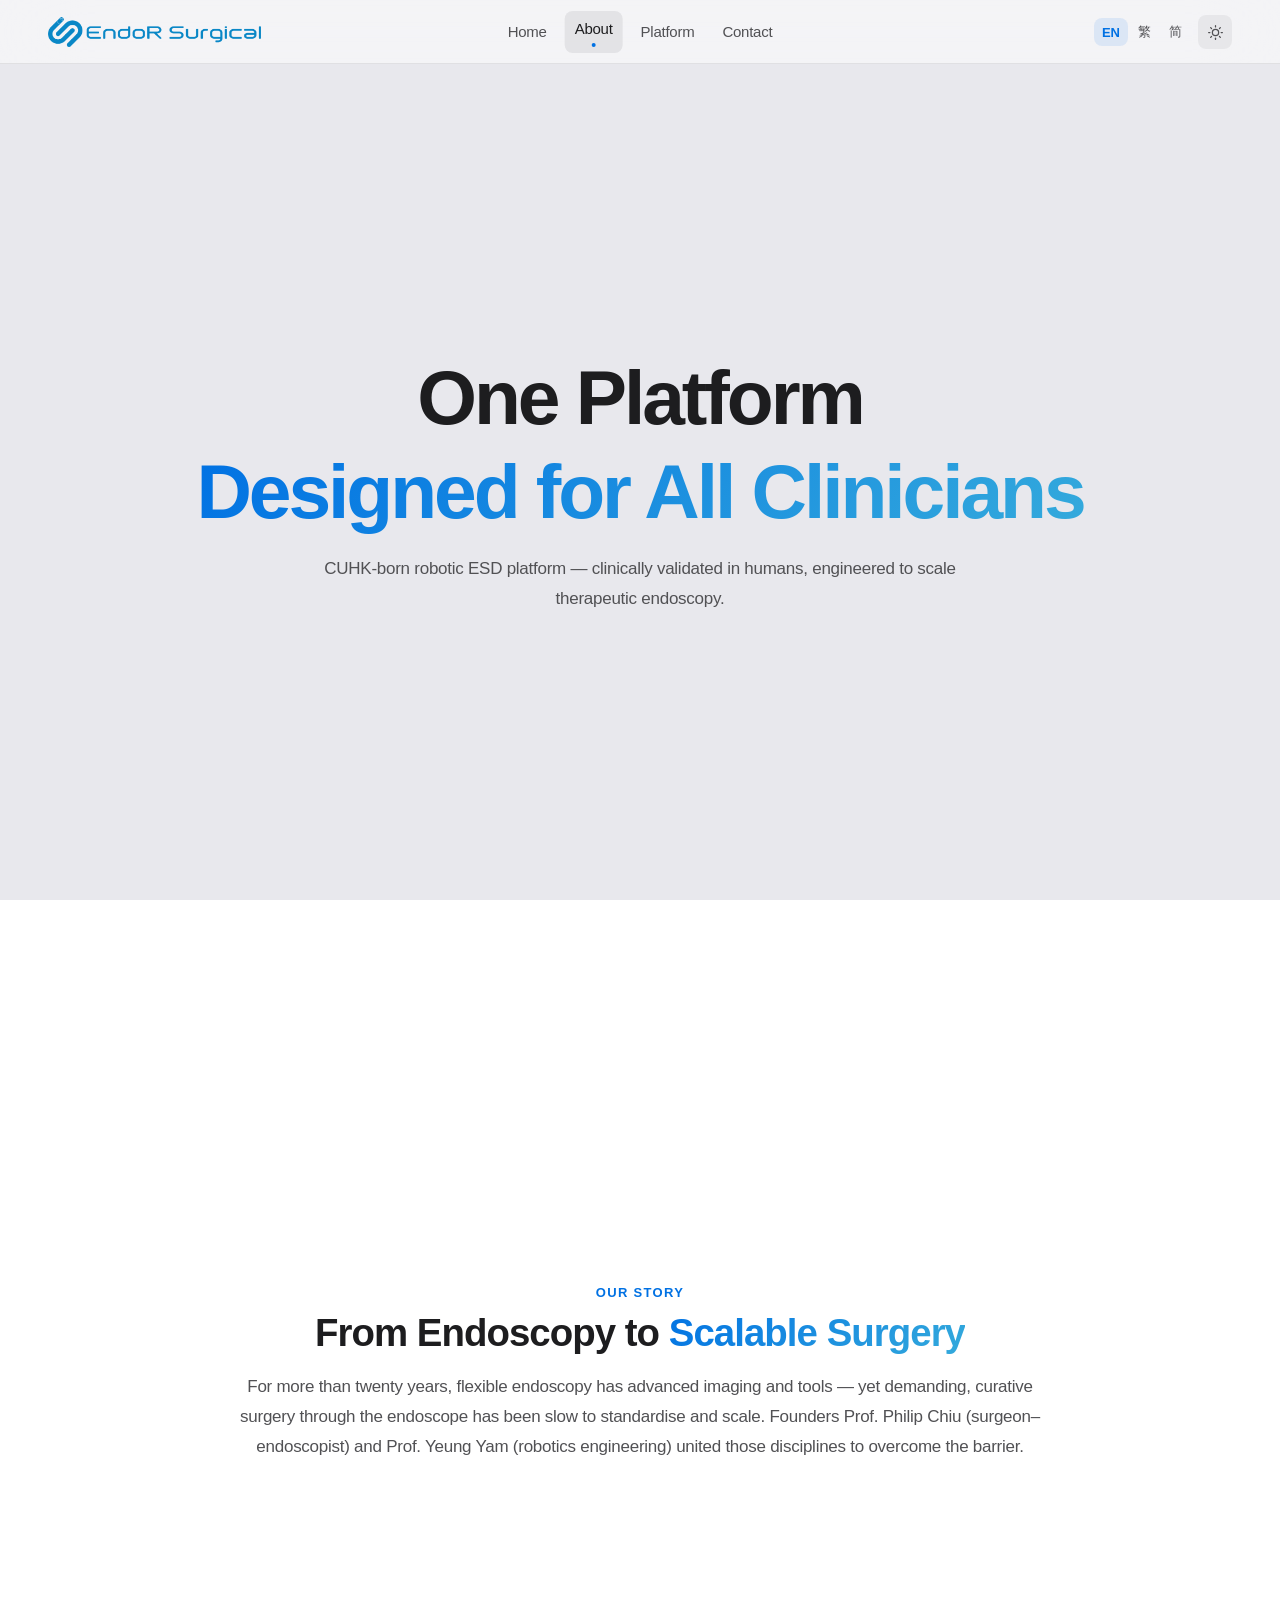
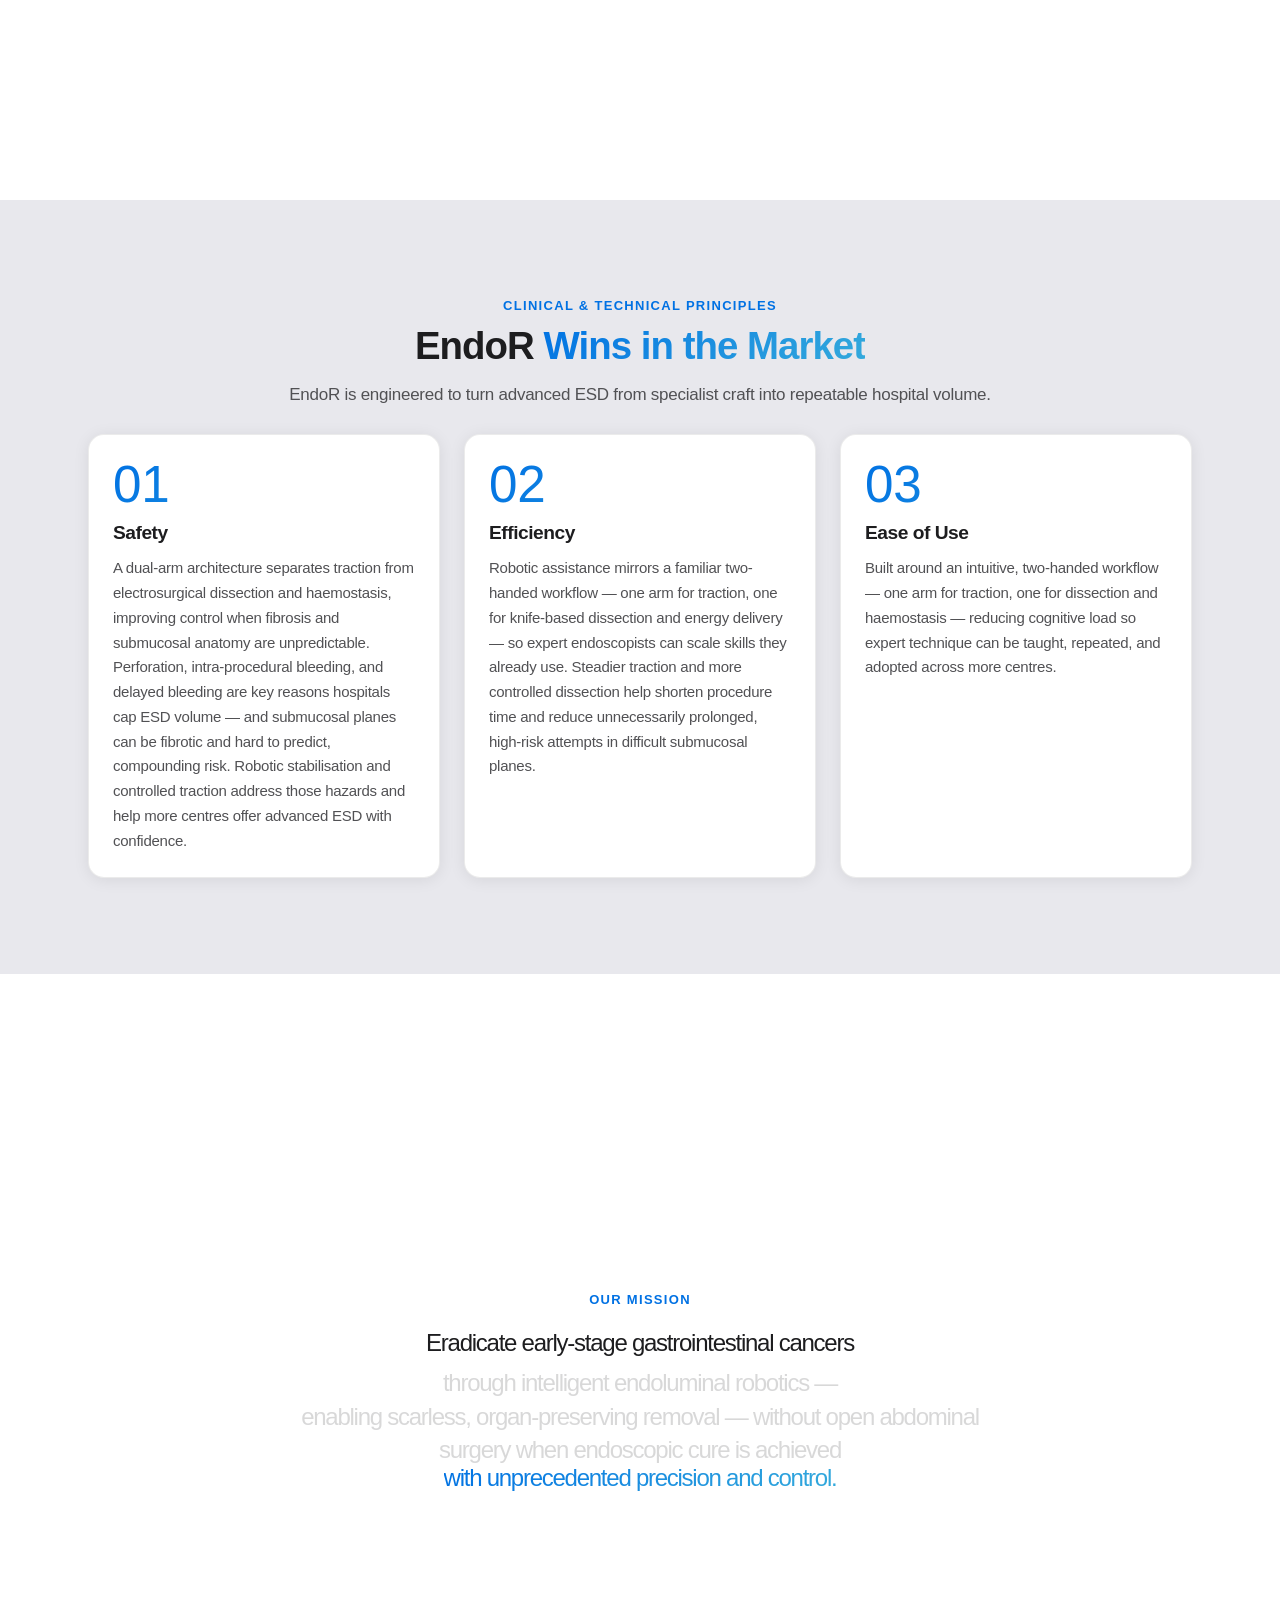
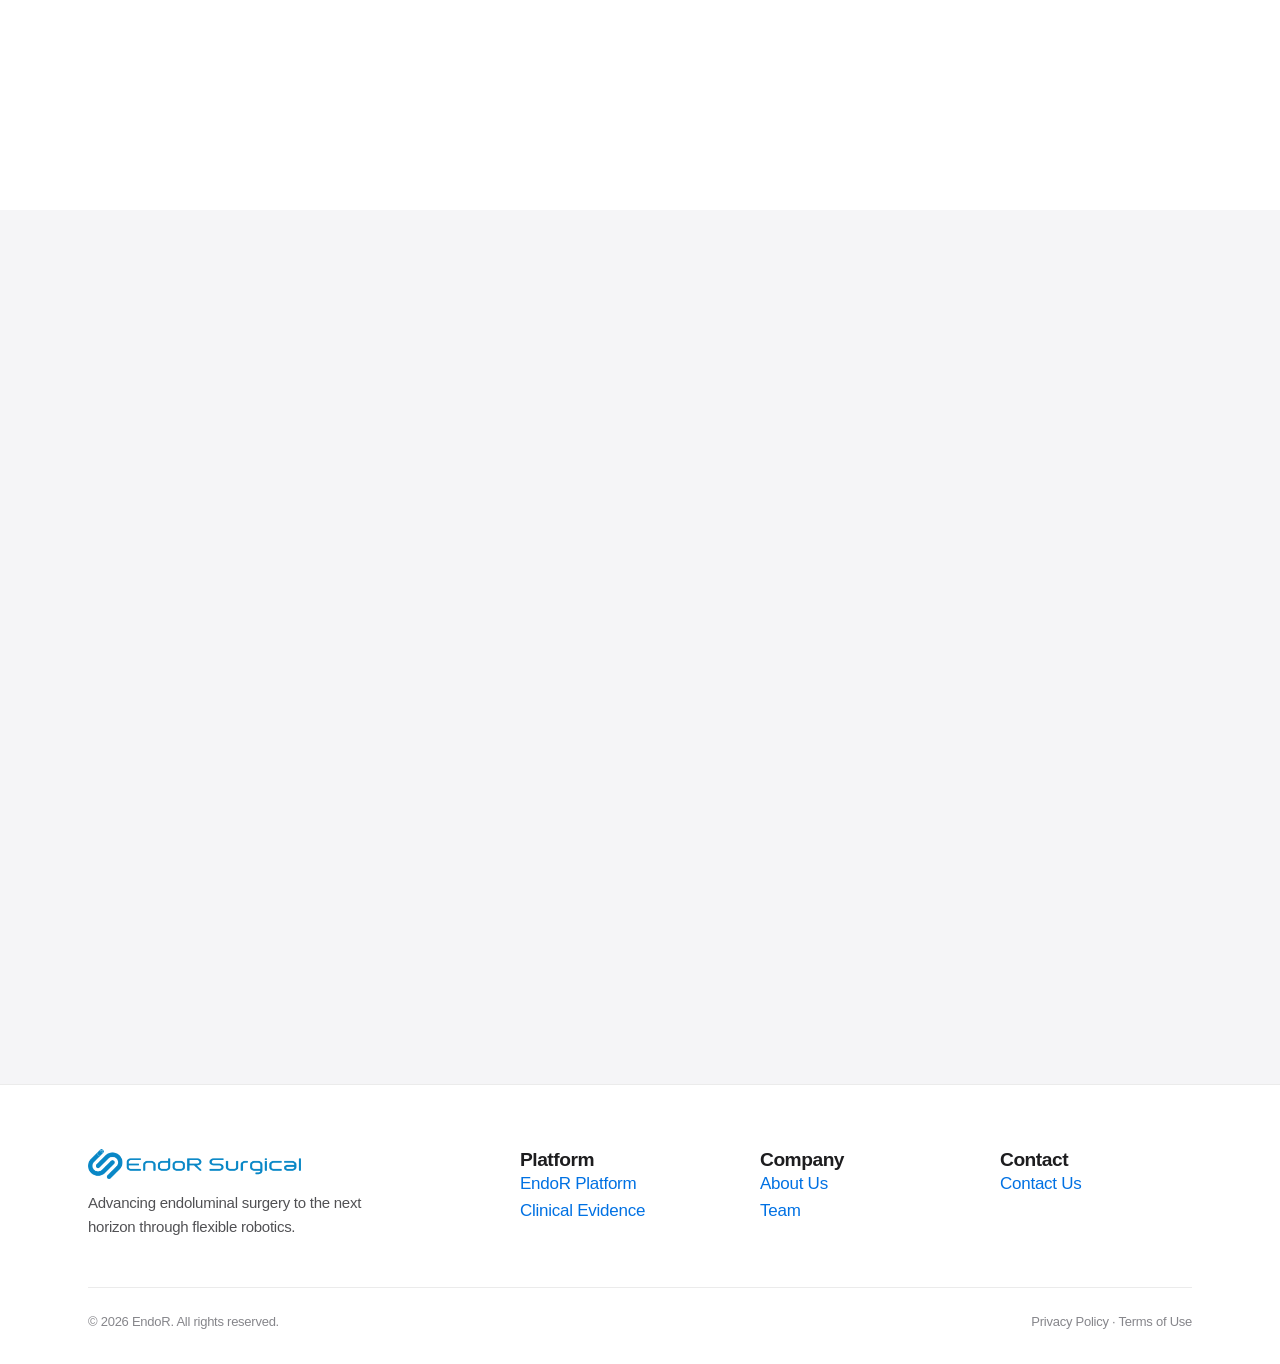
==== about.html @ 3c224eda "update: enhance content and layout in about, index, and platform files; add new "Our Story" section," ====
<!DOCTYPE html>
<html lang="en" data-theme="light">
<head>
  <meta charset="UTF-8">
  <meta name="viewport" content="width=device-width, initial-scale=1.0">
  <title>About — EndoR Surgical</title>
  <meta name="description" content="EndoR Surgical System — developed at CUHK and the Multi-Scale Medical Robotics Center. Clinical principles, mission, and path to scale.">
  <link rel="preconnect" href="https://fonts.googleapis.com">
  <link rel="preconnect" href="https://fonts.gstatic.com" crossorigin>
  <link rel="stylesheet" href="https://fonts.googleapis.com/css2?family=Inter:wght@300;400;500;600;700;800;900&family=Noto+Sans+TC:wght@300;400;500;700&family=Noto+Sans+SC:wght@300;400;500;700&display=swap">
  <link rel="stylesheet" href="css/style.css?v=2">
  <link rel="stylesheet" href="css/animations.css">
</head>
<body>

  <nav class="nav">
    <div class="nav__inner">
      <a href="index.html" class="nav__logo">
        <img src="img/logos/endor_logo.png" alt="EndoR Surgical" class="nav__logo-img">
      </a>
      <div class="nav__links">
        <a href="index.html" class="nav__link" data-i18n="nav.home">Home</a>
        <a href="about.html" class="nav__link active" data-i18n="nav.about">About</a>
        <a href="platform.html" class="nav__link" data-i18n="nav.services">Platform</a>
        <a href="contact.html" class="nav__link" data-i18n="nav.contact">Contact</a>
      </div>
      <div class="nav__controls">
      <div class="lang-switcher">
        <button class="lang-btn active" data-lang="en">EN</button>
        <button class="lang-btn" data-lang="zh-Hant">繁</button>
        <button class="lang-btn" data-lang="zh-Hans">简</button>
      </div>
      <button class="theme-toggle" aria-label="Toggle theme" title="Toggle light/dark mode">
        <svg class="icon-sun" xmlns="http://www.w3.org/2000/svg" width="16" height="16" viewBox="0 0 24 24" fill="none" stroke="currentColor" stroke-width="2" stroke-linecap="round" stroke-linejoin="round"><circle cx="12" cy="12" r="5"/><line x1="12" y1="1" x2="12" y2="3"/><line x1="12" y1="21" x2="12" y2="23"/><line x1="4.22" y1="4.22" x2="5.64" y2="5.64"/><line x1="18.36" y1="18.36" x2="19.78" y2="19.78"/><line x1="1" y1="12" x2="3" y2="12"/><line x1="21" y1="12" x2="23" y2="12"/><line x1="4.22" y1="19.78" x2="5.64" y2="18.36"/><line x1="18.36" y1="5.64" x2="19.78" y2="4.22"/></svg>
        <svg class="icon-moon" xmlns="http://www.w3.org/2000/svg" width="16" height="16" viewBox="0 0 24 24" fill="none" stroke="currentColor" stroke-width="2" stroke-linecap="round" stroke-linejoin="round"><path d="M21 12.79A9 9 0 1 1 11.21 3 7 7 0 0 0 21 12.79z"/></svg>
      </button>
      </div>
      <button class="nav__hamburger" data-i18n-aria="nav.menu" aria-label="Menu">
        <span></span><span></span><span></span>
      </button>
    </div>
    <div class="nav__mobile">
      <a href="index.html" data-i18n="nav.home">Home</a>
      <a href="about.html" data-i18n="nav.about">About</a>
      <a href="platform.html" data-i18n="nav.services">Platform</a>
      <a href="contact.html" data-i18n="nav.contact">Contact</a>
    </div>
  </nav>

  <main>
  <section class="page-hero page-hero--bg-secondary">
    <div class="page-hero__bg" data-parallax="0.22" aria-hidden="true"></div>
    <div class="container text-center" style="position: relative; z-index: 1;">
      <h1 class="text-hero" data-animate="slide-up" data-delay="100" data-i18n="about.hero.title">
        One Platform<br><span class="text-gradient">Designed for All Clinicians</span>
      </h1>
      <p class="text-secondary" style="font-size: var(--fs-body-lg); max-width: 640px; margin: var(--space-lg) auto 0; line-height: var(--lh-relaxed);" data-animate="blur-in" data-delay="200" data-i18n="about.hero.subtitle">
        CUHK-born robotic ESD platform — clinically validated in humans, engineered to scale therapeutic endoscopy.
      </p>
    </div>
  </section>

  <!-- Our Story -->
  <section class="page-hero" style="background: var(--color-bg-primary); min-height: 100vh;">
    <div class="container">
      <div class="text-center" style="margin-bottom: var(--space-xl);">
        <p class="eyebrow" data-animate="fade-in" data-i18n="about.story.eyebrow">Our Story</p>
        <h2 data-animate="slide-up" data-delay="100" data-i18n="about.story.title">From Endoscopy to<span class="text-gradient"> Scalable Surgery</span></h2>
        <p class="text-secondary" style="max-width: 820px; margin: var(--space-lg) auto 0; font-size: var(--fs-body-lg); line-height: var(--lh-relaxed);" data-animate="blur-in" data-delay="200" data-i18n="about.story.text">
          For more than twenty years, flexible endoscopy has advanced imaging and tools — yet demanding, curative surgery through the endoscope has been slow to standardise and scale. Founders Prof. Philip Chiu (surgeon–endoscopist) and Prof. Yeung Yam (robotics engineering) united those disciplines to overcome the barrier.
        </p>
      </div>
    </div>
  </section>

  <section class="about-principles">
    <div class="container">
      <div class="text-center" style="margin-bottom: var(--space-2xl);">
        <p class="eyebrow" data-animate="fade-in" data-i18n="about.vision.eyebrow">Clinical &amp; Technical Principles</p>
        <h2 data-animate="slide-up" data-delay="100" style="margin-bottom: var(--space-md);" data-i18n="about.vision.title">
          EndoR<span class="text-gradient"> Wins in the Market</span>
        </h2>
        <p class="text-secondary" style="font-size: var(--fs-body-lg); line-height: var(--lh-relaxed); max-width: 720px; margin: var(--space-md) auto 0;" data-animate="blur-in" data-delay="150" data-i18n="about.principles.lead">
          EndoR is engineered to turn advanced ESD from specialist craft into repeatable hospital volume.
        </p>
      </div>
      <div class="grid grid--3">
          <div class="card" data-animate="slide-up" data-delay="100">
            <div class="text-gradient" style="font-size: var(--fs-h1); font-weight: var(--fw-heavy); line-height: 1; margin-bottom: var(--space-md);">01</div>
            <h3 class="card__title" data-i18n="about.v1.title">Safety — The Adoption Barrier, Solved</h3>
            <p class="card__text" data-i18n="about.v1.text">A dual-arm architecture separates traction from electrosurgical dissection and haemostasis, improving control when fibrosis and submucosal anatomy are unpredictable. Perforation, intra-procedural bleeding, and delayed bleeding are key reasons hospitals cap ESD volume — and submucosal planes can be fibrotic and hard to predict, compounding risk. Robotic stabilisation and controlled traction address those hazards and help more centres offer advanced ESD with confidence.</p>
          </div>
          <div class="card" data-animate="slide-up" data-delay="200">
            <div class="text-gradient" style="font-size: var(--fs-h1); font-weight: var(--fw-heavy); line-height: 1; margin-bottom: var(--space-md);">02</div>
            <h3 class="card__title" data-i18n="about.v2.title">Efficiency</h3>
              <p class="card__text" data-i18n="about.v2.text">Robotic assistance mirrors a familiar two-handed workflow — one arm for traction, one for knife-based dissection and energy delivery — so expert endoscopists can scale skills they already use. Steadier traction and more controlled dissection help shorten procedure time and reduce unnecessarily prolonged, high-risk attempts in difficult submucosal planes.</p>
          </div>
          <div class="card" data-animate="slide-up" data-delay="300">
            <div class="text-gradient" style="font-size: var(--fs-h1); font-weight: var(--fw-heavy); line-height: 1; margin-bottom: var(--space-md);">03</div>
            <h3 class="card__title" data-i18n="about.v3.title">Ease of Use</h3>
            <p class="card__text" data-i18n="about.v3.text">Built around an intuitive, two-handed workflow — one arm for traction, one for dissection and haemostasis — reducing cognitive load so expert technique can be taught, repeated, and adopted across more centres.</p>
          </div>
        </div>
    </div>
  </section>

  <!-- Mission Sticky (white band — alternates with grey .about-principles above) -->
  <div class="sticky-section sticky-section--pull-up sticky-section--scroll-dwell about-page--mission-band">
    <div class="sticky-section__sticky">
      <div class="sticky-section__content sticky-section__content--mission">
        <p class="eyebrow mission-sticky__eyebrow" data-i18n="home.mission.eyebrow">Our Mission</p>
        <h2 class="mission-sticky__headline">
          <span class="sticky-text-line" data-i18n="home.mission.line1">Eradicate early-stage gastrointestinal cancers</span>
          <span class="sticky-text-line" data-i18n="home.mission.line2">through intelligent endoluminal robotics —</span>
          <span class="sticky-text-line" data-i18n="home.mission.line3">enabling scarless, organ-preserving removal — without open abdominal surgery when endoscopic cure is achieved</span>
          <span class="sticky-text-line" data-i18n="home.mission.line4"><span class="text-gradient">with unprecedented precision and control.</span></span>
        </h2>
      </div>
    </div>
  </div>

  <!-- Vision Sticky (grey band — alternates with white mission above) -->
  <!-- (removed) Vision Sticky block -->

  </main>
  <div id="site-footer"></div>

  <script src="js/footer.js"></script>
  <script src="js/translations.js"></script>
  <script src="js/i18n.js"></script>
  <script src="js/app.js"></script>
  <script src="js/scroll.js"></script>
</body>
</html>
---- css/style.css ----
/* ============================================================
   EndoR Surgical — Global Stylesheet
   Clean rewrite. Apple-inspired design system.
   ============================================================ */

/* ── 1. Design Tokens ─────────────────────────────────────── */
:root {
  /* Colors – light */
  --bg:           #f5f5f7;
  --bg-alt:       #ffffff;
  --bg-secondary: #e8e8ed;
  --bg-card:      #ffffff;
  --border:       rgba(0,0,0,0.08);
  --txt:          #1d1d1f;
  --txt-2:        #515154;
  --txt-3:        #86868b;
  --accent:       #0071e3;
  --accent-light: #2d95f4;
  --accent-glow:  rgba(0,113,227,0.18);
  --grad-start:   #0071e3;
  --grad-end:     #34aadc;

  /* Typography */
  --font: -apple-system, BlinkMacSystemFont, 'SF Pro Display', 'SF Pro Text',
          'Helvetica Neue', Arial, sans-serif;
  --font-tc: 'PingFang TC', 'Noto Sans TC', -apple-system, sans-serif;
  --font-sc: 'PingFang SC', 'Noto Sans SC', -apple-system, sans-serif;

  --f-hero:  clamp(2.2rem, 6vw, 5rem);
  --f-h1:    clamp(1.8rem, 4vw, 3.25rem);
  --f-h2:    clamp(1.5rem, 3vw, 2.5rem);
  --f-h3:    clamp(1.2rem, 2vw, 1.75rem);
  --f-h4:    clamp(1rem, 1.5vw, 1.25rem);
  --f-body:  1.0625rem;   /* 17px */
  --f-sm:    0.9375rem;   /* 15px */
  --f-xs:    0.8125rem;   /* 13px */

  /* Spacing (8-pt grid) */
  --s4:   4px;
  --s8:   8px;
  --s12:  12px;
  --s16:  16px;
  --s20:  20px;
  --s24:  24px;
  --s32:  32px;
  --s40:  40px;
  --s48:  48px;
  --s64:  64px;
  --s80:  80px;
  --s96:  96px;

  /* Section vertical rhythm */
  --section-py: clamp(56px, 8vw, 96px);

  /* Containers */
  --max-w:        1200px;
  --max-w-wide:   1440px;
  --max-w-narrow: 760px;
  --px:           clamp(20px, 5vw, 48px);

  /* Nav */
  --nav-h:    64px;
  --nav-safe: calc(var(--nav-h) + env(safe-area-inset-top, 0px));

  /* Radii */
  --r-sm:   8px;
  --r-md:   12px;
  --r-lg:   16px;
  --r-xl:   20px;
  --r-full: 9999px;

  /* Motion */
  --ease: cubic-bezier(0.25, 0.1, 0.25, 1);
  --ease-out: cubic-bezier(0.16, 1, 0.3, 1);
  --t-fast: 0.18s;
  --t-mid:  0.35s;

  /* ── Legacy aliases (used by animations.css & JS) ── */
  --nav-height:       64px;
  --nav-blur:         40px;
  --space-section:    var(--section-py);
  --space-xs:         var(--s4);
  --space-sm:         var(--s8);
  --space-md:         var(--s12);
  --space-lg:         var(--s16);
  --space-xl:         var(--s20);
  --space-2xl:        var(--s24);
  --space-3xl:        var(--s32);
  --space-4xl:        var(--s40);
  --space-5xl:        var(--s48);
  --space-6xl:        var(--s64);
  --container-padding: var(--px);
  --container-narrow: var(--max-w-narrow);
  --container-max:    var(--max-w);
  --container-wide:   var(--max-w-wide);
  --color-bg:               var(--bg);
  --color-bg-primary:       var(--bg-alt);
  --color-bg-secondary:     var(--bg-secondary);
  --color-bg-card:          var(--bg-card);
  --color-border:           var(--border);
  --color-text-primary:     var(--txt);
  --color-text-secondary:   var(--txt-2);
  --color-text-tertiary:    var(--txt-3);
  --color-accent:           var(--accent);
  --color-accent-light:     var(--accent-light);
  --color-accent-glow:      var(--accent-glow);
  --color-gradient-start:   var(--grad-start);
  --color-gradient-end:     var(--grad-end);
  --fs-hero:    var(--f-hero);
  --fs-h1:      var(--f-h1);
  --fs-h2:      var(--f-h2);
  --fs-h3:      var(--f-h3);
  --fs-h4:      var(--f-h4);
  --fs-body:    var(--f-body);
  --fs-small:   var(--f-sm);
  --fs-caption: var(--f-xs);
  --fw-regular:  400;
  --fw-medium:   500;
  --fw-semibold: 600;
  --fw-bold:     700;
  --fw-black:    900;
  --lh-tight:   1.15;
  --lh-snug:    1.25;
  --lh-normal:  1.55;
  --lh-relaxed: 1.75;
  --ls-tight: -0.025em;
  --ls-normal: -0.015em;
  --ls-wider: 0.1em;
  --radius-sm: var(--r-sm);
  --radius-md: var(--r-md);
  --radius-lg: var(--r-lg);
  --radius-full: var(--r-full);
  --ease-out-expo: var(--ease-out);
  --duration-fast:   var(--t-fast);
  --duration-normal: var(--t-mid);
  --duration-slow:   0.6s;
  --duration-slower: 0.9s;
}

/* ── 2. Dark Theme ───────────────────────────────────────── */
[data-theme="dark"] {
  --bg:           #000000;
  --bg-alt:       #111111;
  --bg-secondary: #111111;
  --bg-card:      #1c1c1e;
  --border:       rgba(255,255,255,0.1);
  --txt:          #f5f5f7;
  --txt-2:        #aeaeb2;
  --txt-3:        #636366;
  --accent:       #00d4ff;
  --accent-light: #66e5ff;
  --accent-glow:  rgba(0,212,255,0.2);
  --grad-start:   #00d4ff;
  --grad-end:     #0066ff;
}

/* ── 3. Reset ────────────────────────────────────────────── */
*, *::before, *::after {
  margin: 0;
  padding: 0;
  box-sizing: border-box;
}

html {
  scroll-behavior: smooth;
  -webkit-font-smoothing: antialiased;
  -moz-osx-font-smoothing: grayscale;
  text-rendering: optimizeLegibility;
}

body {
  font-family: var(--font);
  font-size: var(--f-body);
  line-height: 1.55;
  letter-spacing: -0.015em;
  color: var(--txt);
  background: var(--bg);
  min-height: 100vh;
  display: flex;
  flex-direction: column;
  overflow-x: hidden;
}

img, video, svg { display: block; max-width: 100%; height: auto; }
ul, ol { list-style: none; }
button { font-family: inherit; cursor: pointer; background: none; border: none; color: inherit; }
input, textarea, select { font-family: inherit; }

/* Smooth theme color transitions (exclude transform/opacity) */
*, *::before, *::after {
  transition-property: background-color, border-color, color, fill, stroke;
  transition-duration: 0.25s;
  transition-timing-function: ease;
}
/* Re-enable full transitions for interactive elements */
a, button, .btn, .card { transition-property: all; }

/* Language font switching */
:lang(zh-Hant), [lang="zh-Hant"] { font-family: var(--font-tc); }
:lang(zh-Hans), [lang="zh-Hans"] { font-family: var(--font-sc); }

/* Scrollbar */
::-webkit-scrollbar { width: 6px; }
::-webkit-scrollbar-track { background: transparent; }
::-webkit-scrollbar-thumb { background: rgba(0,0,0,0.15); border-radius: 3px; }
[data-theme="dark"] ::-webkit-scrollbar-thumb { background: rgba(255,255,255,0.15); }

/* Selection */
::selection { background: var(--accent); color: #fff; }

/* ── 4. Typography ───────────────────────────────────────── */
h1, h2, h3, h4, h5, h6 {
  font-weight: 700;
  line-height: 1.15;
  letter-spacing: -0.025em;
  color: var(--txt);
}
h1 { font-size: var(--f-h1); }
h2 { font-size: var(--f-h2); }
h3 { font-size: var(--f-h3); }
h4 { font-size: var(--f-h4); }

a { color: var(--accent); text-decoration: none; }
a:hover { color: var(--accent-light); }
a:focus-visible { outline: 2px solid var(--accent); outline-offset: 3px; border-radius: 3px; }

/* Utility classes */
.text-gradient {
  background: linear-gradient(135deg, var(--grad-start), var(--grad-end));
  -webkit-background-clip: text;
  -webkit-text-fill-color: transparent;
  background-clip: text;
}
.text-hero   { font-size: var(--f-hero); font-weight: 800; line-height: 1.22; letter-spacing: -0.04em; }
.text-center { text-align: center; }
.text-secondary { color: var(--txt-2); }
.text-tertiary  { color: var(--txt-3); }
.text-accent    { color: var(--accent); }
.eyebrow {
  font-size: var(--f-xs);
  font-weight: 600;
  letter-spacing: 0.1em;
  text-transform: uppercase;
  color: var(--accent);
  margin-bottom: var(--s8);
}

/* ── 5. Layout ───────────────────────────────────────────── */
.container {
  width: 100%;
  max-width: var(--max-w);
  margin-left: auto;
  margin-right: auto;
  padding-left: var(--px);
  padding-right: var(--px);
}
.container--wide   { max-width: var(--max-w-wide); }
.container--narrow { max-width: var(--max-w-narrow); }

section {
  padding-top: var(--section-py);
  padding-bottom: var(--section-py);
}

/* Grid */
.grid { display: grid; gap: var(--s24); }
.grid--2 { grid-template-columns: repeat(2, 1fr); }
.grid--3 { grid-template-columns: repeat(3, 1fr); }
.grid--4 { grid-template-columns: repeat(4, 1fr); }

/* Flex utilities */
.flex { display: flex; gap: var(--s16); }
.flex--center   { align-items: center; justify-content: center; }
.flex--between  { align-items: center; justify-content: space-between; }
.flex--col      { flex-direction: column; }

/* ── 6. Navigation ───────────────────────────────────────── */
.nav {
  position: fixed;
  inset: 0 0 auto 0;
  height: var(--nav-safe);
  padding-top: env(safe-area-inset-top, 0px);
  z-index: 1000;
  background: rgba(245,245,247,0.88);
  backdrop-filter: saturate(180%) blur(40px);
  -webkit-backdrop-filter: saturate(180%) blur(40px);
  border-bottom: 0.5px solid rgba(0,0,0,0.08);
  transition: background var(--t-mid) var(--ease),
              border-color var(--t-mid) var(--ease);
}
[data-theme="dark"] .nav {
  background: rgba(20,20,22,0.88);
  border-bottom-color: rgba(255,255,255,0.08);
}

/* photo-hero pages: always bright nav in light mode */
.nav--light-hero {
  background: rgba(255,255,255,0.92) !important;
}
.nav--light-hero .nav__link { color: #1a1a1a; }
.nav--light-hero .nav__link:hover,
.nav--light-hero .nav__link.active { color: #000; }

[data-theme="dark"] .nav--light-hero {
  background: rgba(10,10,12,0.88) !important;
}
[data-theme="dark"] .nav--light-hero .nav__link { color: var(--txt-2); }
[data-theme="dark"] .nav--light-hero .nav__link:hover,
[data-theme="dark"] .nav--light-hero .nav__link.active { color: var(--txt); }

.nav__inner {
  max-width: var(--max-w-wide);
  margin: 0 auto;
  padding: 0 var(--px);
  height: var(--nav-h);
  display: flex;
  align-items: center;
  position: relative;
}

.nav__logo { display: flex; align-items: center; flex-shrink: 0; }
.nav__logo-img { height: 30px; width: auto; }

/* Desktop links — centered absolutely */
.nav__links {
  display: flex;
  align-items: center;
  gap: var(--s8);
  position: absolute;
  left: 50%;
  transform: translateX(-50%);
}

.nav__link {
  font-size: var(--f-sm);
  font-weight: 400;
  color: var(--txt-2);
  padding: 6px 10px;
  border-radius: var(--r-sm);
  transition: color var(--t-fast) var(--ease),
              background var(--t-fast) var(--ease);
}
.nav__link:hover { color: var(--txt); background: rgba(0,0,0,0.05); }
.nav__link.active {
  color: var(--txt);
  font-weight: 500;
  background: rgba(0,0,0,0.07);
}
[data-theme="dark"] .nav__link:hover { background: rgba(255,255,255,0.07); }
[data-theme="dark"] .nav__link.active { background: rgba(255,255,255,0.1); }

/* Active dot */
.nav__link.active::after {
  content: '';
  display: block;
  width: 4px;
  height: 4px;
  border-radius: 50%;
  background: var(--accent);
  margin: 2px auto 0;
}

/* Right controls */
.nav__controls {
  display: flex;
  align-items: center;
  gap: var(--s8);
  margin-left: auto;
}

/* Language switcher */
.lang-switcher { display: flex; align-items: center; gap: 2px; }
.lang-btn {
  font-size: var(--f-xs);
  font-weight: 500;
  padding: 4px 8px;
  border-radius: var(--r-sm);
  color: var(--txt-2);
  background: transparent;
  border: none;
  cursor: pointer;
  transition: all var(--t-fast) var(--ease);
  min-height: 28px;
  -webkit-tap-highlight-color: transparent;
}
.lang-btn:hover { color: var(--txt); background: rgba(0,0,0,0.05); }
.lang-btn.active { color: var(--accent); font-weight: 600; background: rgba(0,113,227,0.1); }
[data-theme="dark"] .lang-btn.active { background: rgba(0,212,255,0.12); }
[data-theme="dark"] .lang-btn:hover  { background: rgba(255,255,255,0.07); }

/* Theme toggle */
.theme-toggle {
  display: flex;
  align-items: center;
  justify-content: center;
  width: 34px;
  height: 34px;
  border-radius: var(--r-sm);
  background: rgba(0,0,0,0.05);
  border: none;
  color: var(--txt-2);
  cursor: pointer;
  flex-shrink: 0;
  position: relative;
  overflow: hidden;
  transition: all var(--t-fast) var(--ease);
  -webkit-tap-highlight-color: transparent;
}
.theme-toggle:hover { background: rgba(0,0,0,0.08); color: var(--txt); }
[data-theme="dark"] .theme-toggle { background: rgba(255,255,255,0.07); }
[data-theme="dark"] .theme-toggle:hover { background: rgba(255,255,255,0.12); }

.theme-toggle svg {
  width: 15px;
  height: 15px;
  position: absolute;
  transition: transform 0.35s var(--ease-out), opacity 0.25s var(--ease);
}
.theme-toggle .icon-sun  { transform: rotate(0deg) scale(1);   opacity: 1; }
.theme-toggle .icon-moon { transform: rotate(-90deg) scale(0.6); opacity: 0; }
[data-theme="dark"] .theme-toggle .icon-sun  { transform: rotate(90deg) scale(0.6); opacity: 0; }
[data-theme="dark"] .theme-toggle .icon-moon { transform: rotate(0deg) scale(1);   opacity: 1; }

/* Hamburger */
.nav__hamburger {
  display: none;
  flex-direction: column;
  align-items: center;
  justify-content: center;
  gap: 5px;
  width: 44px;
  height: 44px;
  border-radius: var(--r-md);
  background: none;
  border: none;
  cursor: pointer;
  flex-shrink: 0;
  -webkit-tap-highlight-color: transparent;
  transition: background var(--t-fast) var(--ease);
}
.nav__hamburger:hover { background: rgba(0,0,0,0.06); }
[data-theme="dark"] .nav__hamburger:hover { background: rgba(255,255,255,0.08); }

.nav__hamburger span {
  display: block;
  width: 20px;
  height: 2px;
  border-radius: 1px;
  background: var(--txt);
  transition: transform 0.3s var(--ease-out), opacity 0.2s var(--ease);
}
.nav__hamburger.open span:nth-child(1) { transform: translateY(7px) rotate(45deg); }
.nav__hamburger.open span:nth-child(2) { opacity: 0; transform: scaleX(0); }
.nav__hamburger.open span:nth-child(3) { transform: translateY(-7px) rotate(-45deg); }

/* Mobile menu dropdown */
.nav__mobile {
  position: fixed;
  top: calc(var(--nav-safe) + 10px);
  left: 16px;
  right: 16px;
  background: rgba(255,255,255,0.94);
  backdrop-filter: saturate(180%) blur(40px);
  -webkit-backdrop-filter: saturate(180%) blur(40px);
  border: 0.5px solid rgba(0,0,0,0.06);
  border-radius: 18px;
  box-shadow: 0 20px 60px rgba(0,0,0,0.15), 0 4px 16px rgba(0,0,0,0.08);
  padding: 10px;
  display: flex;
  flex-direction: column;
  opacity: 0;
  pointer-events: none;
  transform: scale(0.92) translateY(-8px);
  transform-origin: top center;
  transition: opacity 0.3s var(--ease), transform 0.3s var(--ease);
  z-index: 999;
}
[data-theme="dark"] .nav__mobile {
  background: rgba(30,30,32,0.95);
  border-color: rgba(255,255,255,0.08);
  box-shadow: 0 20px 60px rgba(0,0,0,0.4), 0 4px 16px rgba(0,0,0,0.3);
}
.nav__mobile.open {
  opacity: 1;
  pointer-events: auto;
  transform: scale(1) translateY(0);
}
.nav__mobile a {
  display: flex;
  align-items: center;
  justify-content: space-between;
  font-size: 17px;
  font-weight: 500;
  color: var(--txt);
  padding: 14px 16px;
  border-radius: 10px;
  transition: background var(--t-fast) var(--ease);
  -webkit-tap-highlight-color: transparent;
  min-height: 44px;
}
.nav__mobile a::after {
  content: '›';
  font-size: 18px;
  color: var(--txt-3);
  transition: transform var(--t-fast) var(--ease);
}
.nav__mobile a:hover { background: rgba(0,0,0,0.05); }
.nav__mobile a:hover::after { transform: translateX(2px); }
[data-theme="dark"] .nav__mobile a:hover { background: rgba(255,255,255,0.07); }
.nav__mobile a.active { color: var(--accent); }

/* Backdrop for mobile menu */
.nav__backdrop {
  position: fixed;
  inset: 0;
  background: rgba(0,0,0,0.2);
  backdrop-filter: blur(2px);
  opacity: 0;
  pointer-events: none;
  z-index: 998;
  transition: opacity 0.3s var(--ease);
}
.nav__backdrop.open { opacity: 1; pointer-events: auto; }

/* ── 7. Hero Sections ────────────────────────────────────── */
/* Full-photo hero (home page) */
.hero--photo {
  position: relative;
  overflow: hidden;
  /* Push image down so it starts below the fixed nav */
  padding-top: var(--nav-safe);
  padding-bottom: 0;
}

.hero__photo-wrap {
  position: relative;
  width: 100%;
  aspect-ratio: 2 / 1;
  overflow: hidden;
  /* Ensure the vignette / caption can overlay absolutely */
  display: block;
}

.hero__photo-img {
  width: 100%;
  height: 100%;
  object-fit: cover;
  object-position: top center;
  display: block;
}

/* Vignette: transparent top-left → dark bottom-right (text on right) */
.hero__photo-vignette {
  position: absolute;
  inset: 0;
  background: linear-gradient(
    135deg,
    transparent 25%,
    rgba(6,10,22,0.45) 60%,
    rgba(6,10,22,0.85) 100%
  );
  pointer-events: none;
}

/* Text block — bottom-right corner */
.hero__photo-caption {
  position: absolute;
  bottom: 8%;
  right: 5%;
  max-width: 480px;
  text-align: right;
  padding: 0 var(--px);
}

.hero__photo-brand {
  font-size: var(--f-xs);
  font-weight: 600;
  color: rgba(255,255,255,0.55);
  letter-spacing: 0.1em;
  text-transform: uppercase;
  margin-bottom: var(--s8);
}

.hero__photo-title {
  font-size: clamp(1.8rem, 3.5vw, 3rem);
  font-weight: 700;
  color: #fff;
  line-height: 1.15;
  letter-spacing: -0.02em;
  text-shadow: 0 2px 16px rgba(0,0,0,0.4);
  margin-bottom: var(--s16);
}

.hero__photo-sub {
  font-size: var(--f-sm);
  color: rgba(255,255,255,0.78);
  line-height: 1.65;
  text-shadow: 0 1px 8px rgba(0,0,0,0.35);
  margin-bottom: var(--s24);
}

.hero__photo-cta {
  display: flex;
  gap: var(--s12);
  flex-wrap: wrap;
  justify-content: flex-end;
}

/* Page hero (inner pages) */
.page-hero {
  padding-top: calc(var(--nav-safe) + var(--s48));
  padding-bottom: var(--s48);
  background: var(--bg-alt);
  text-align: center;
  min-height: 100vh;
  display: flex;
  flex-direction: column;
  justify-content: center;
}
.page-hero__bg {
  position: absolute;
  inset: 0;
  background: linear-gradient(160deg, var(--bg-alt) 60%, var(--bg-secondary));
  z-index: -1;
}

/* Home: alternate band after Strategy & Structure (white) — team intro on gray */
.page-hero--bg-secondary {
  background: var(--color-bg-secondary);
}
.page-hero--bg-secondary .page-hero__bg {
  background: var(--color-bg-secondary);
}

/* ── 8. Buttons ──────────────────────────────────────────── */
.btn {
  display: inline-flex;
  align-items: center;
  justify-content: center;
  gap: var(--s8);
  padding: 12px 24px;
  font-size: var(--f-sm);
  font-weight: 500;
  border-radius: var(--r-md);
  border: none;
  cursor: pointer;
  text-decoration: none;
  white-space: nowrap;
  transition: all var(--t-fast) var(--ease);
  -webkit-tap-highlight-color: transparent;
  position: relative;
  overflow: hidden;
}
.btn:active { transform: scale(0.97); }

.btn--primary {
  background: linear-gradient(135deg, var(--grad-start), var(--grad-end));
  color: #fff;
  box-shadow: 0 4px 16px rgba(0,113,227,0.28);
}
.btn--primary:hover {
  color: #fff;
  box-shadow: 0 6px 24px rgba(0,113,227,0.38);
  transform: translateY(-1px);
}

.btn--ghost {
  background: transparent;
  color: var(--accent);
  padding: 12px 4px;
}
.btn--ghost:hover { color: var(--accent-light); }
.btn--ghost::after {
  content: ' →';
  display: inline-block;
  transition: transform var(--t-fast) var(--ease);
}
.btn--ghost:hover::after { transform: translateX(4px); }

.btn--ghost-white {
  background: rgba(255,255,255,0.12);
  color: #fff;
  border: 1.5px solid rgba(255,255,255,0.5);
  backdrop-filter: blur(8px);
}
.btn--ghost-white:hover {
  background: rgba(255,255,255,0.2);
  color: #fff;
  border-color: #fff;
}

/* ── 9. Cards ────────────────────────────────────────────── */
.card {
  background: var(--bg-card);
  border: 0.5px solid var(--border);
  border-radius: var(--r-lg);
  padding: var(--s24);
  display: flex;
  flex-direction: column;
  transition: transform var(--t-mid) var(--ease-out),
              box-shadow var(--t-mid) var(--ease-out);
  box-shadow: 0 2px 12px rgba(0,0,0,0.05);
}
.card:hover {
  transform: translateY(-4px);
  box-shadow: 0 12px 36px rgba(0,0,0,0.12);
}
[data-theme="dark"] .card:hover { box-shadow: 0 12px 36px rgba(0,0,0,0.4); }

.card__title {
  font-size: var(--f-h4);
  font-weight: 600;
  color: var(--txt);
  margin-bottom: var(--s12);
}
.card__text {
  font-size: var(--f-sm);
  color: var(--txt-2);
  line-height: 1.65;
  flex: 1;
}
.card__source {
  font-size: var(--f-xs);
  color: var(--txt-3);
  margin-top: var(--s12);
}

/* About — principles band (hero gradient ends on --bg-secondary; same here avoids a muddy seam and lets white cards read clearly) */
.about-principles {
  background: var(--bg-secondary);
}

[data-theme="dark"] .about-principles {
  background: var(--bg);
}

.about-principles .card {
  box-shadow: 0 2px 16px rgba(0, 0, 0, 0.08);
}

[data-theme="dark"] .about-principles .card {
  box-shadow: 0 2px 24px rgba(0, 0, 0, 0.5);
}

/* ── 10. Stats ───────────────────────────────────────────── */
.stat { text-align: center; }
.stat__number {
  font-size: var(--f-h2);
  font-weight: 800;
  line-height: 1;
  letter-spacing: -0.03em;
}
.stat__label {
  font-size: var(--f-sm);
  color: var(--txt-2);
  margin-top: var(--s8);
  line-height: 1.4;
}
.stat__source {
  font-size: var(--f-xs);
  color: var(--txt-3);
  margin-top: 4px;
  opacity: 0.75;
}
.stat__number--context {
  font-size: var(--f-h2);
  font-weight: 800;
  line-height: 1;
  letter-spacing: -0.03em;
  color: var(--txt-3);
}

/* ── 11. Timeline — vertical centre-line style ────────── */
.timeline-section {
  /* Band alternation: set per page (e.g. index) via inline --color-bg-secondary, or inherits */
  background: var(--color-bg-secondary);
}

.timeline {
  position: relative;
  max-width: 800px;
  margin: 0 auto;
}

.timeline::before {
  content: '';
  position: absolute;
  left: 50%;
  top: 0;
  bottom: 0;
  width: 1px;
  background: var(--border);
  transform: translateX(-50%);
}

.timeline__item {
  position: relative;
  width: 50%;
  padding: var(--s16) var(--s20);
  margin-bottom: var(--s16);
  border-radius: var(--r-lg);
  border: 0.5px solid var(--border);
  box-sizing: border-box;
  background: rgba(255, 255, 255, 0.52);
  backdrop-filter: blur(14px);
  -webkit-backdrop-filter: blur(14px);
  box-shadow: 0 2px 12px rgba(0, 0, 0, 0.05);
  transition: transform var(--t-mid) var(--ease-out),
              box-shadow var(--t-mid) var(--ease-out),
              background-color 0.25s ease,
              border-color 0.25s ease;
}

.timeline__item:last-child {
  margin-bottom: 0;
}

.timeline__item:hover {
  transform: translateY(-4px);
  box-shadow: 0 12px 36px rgba(0, 0, 0, 0.12);
  background: rgba(255, 255, 255, 0.78);
  border-color: rgba(0, 0, 0, 0.1);
}

[data-theme="dark"] .timeline__item {
  background: rgba(28, 28, 30, 0.55);
  box-shadow: 0 2px 16px rgba(0, 0, 0, 0.35);
}

[data-theme="dark"] .timeline__item:hover {
  transform: translateY(-4px);
  box-shadow: 0 12px 36px rgba(0, 0, 0, 0.45);
  background: rgba(34, 34, 36, 0.88);
  border-color: rgba(255, 255, 255, 0.12);
}

.timeline__item:nth-child(odd) {
  padding-right: var(--s24);
  text-align: right;
}

.timeline__item:nth-child(even) {
  margin-left: 50%;
  padding-left: var(--s24);
}

.timeline__dot {
  position: absolute;
  top: var(--s20);
  z-index: 1;
  width: 12px;
  height: 12px;
  border-radius: 50%;
  background: var(--accent);
  box-shadow: 0 0 12px var(--accent-glow);
}

.timeline__item:nth-child(odd) .timeline__dot  { right: -6px; }
.timeline__item:nth-child(even) .timeline__dot { left: -6px; }

.timeline__year {
  font-size: var(--fs-h3);
  font-weight: 800;
  color: var(--accent);
  margin-bottom: var(--s2);
  letter-spacing: -0.02em;
}

.timeline__text {
  font-size: var(--fs-small);
  color: var(--text-secondary);
  line-height: 1.65;
}

/* ── 12. Sticky Sections ─────────────────────────────────── */
.sticky-section {
  display: block;
}
.sticky-section__sticky {
  position: sticky;
  top: 0;
  height: 100vh;
  display: flex;
  align-items: center;
  justify-content: center;
}
.sticky-section__sticky--cta-bg {
  background: linear-gradient(160deg, var(--bg) 40%, var(--bg-secondary));
}
.sticky-section__content {
  text-align: center;
  padding: var(--px);
}
.home-cta-sticky__actions {
  display: flex;
  gap: var(--s12);
  justify-content: center;
  flex-wrap: wrap;
  margin-top: var(--s24);
}
.home-cta-sticky__btn { padding: 14px 32px; font-size: var(--f-sm); }

/* Mission / Vision sticky — default grey pin (homepage / generic) */
.sticky-section--pull-up .sticky-section__sticky {
  background: var(--bg-secondary);
}

/* About page only: grey principles → white mission → grey vision */
.about-page--mission-band .sticky-section__sticky {
  background: var(--color-bg-primary);
}
.about-page--vision-band .sticky-section__sticky {
  background: var(--color-bg-secondary);
}
[data-theme="dark"] .about-page--mission-band .sticky-section__sticky {
  background: var(--color-bg-card);
}
[data-theme="dark"] .about-page--vision-band .sticky-section__sticky {
  background: var(--bg);
}
.mission-sticky__eyebrow,
.vision-sticky__eyebrow {
  font-size: var(--f-xs);
  font-weight: 600;
  letter-spacing: 0.1em;
  text-transform: uppercase;
  color: var(--accent);
  margin-bottom: var(--s12);
}
.mission-sticky__headline {
  font-size: var(--f-h2);
  font-weight: 700;
  line-height: 1.2;
}
.vision-sticky__lines {
  display: flex;
  flex-direction: column;
  gap: var(--s16);
  max-width: 680px;
  margin: 0 auto;
}
.sticky-text-line {
  font-size: clamp(1.1rem, 2.5vw, 1.5rem);
  font-weight: 500;
  color: var(--txt-2);
  line-height: 1.4;
}

/* ── 13. Step Items (Platform) ───────────────────────────── */
.steps-display {
  display: grid;
  grid-template-columns: repeat(3, 1fr);
  gap: var(--s24);
}
.step-item {
  display: flex;
  flex-direction: column;
  gap: var(--s12);
  padding: var(--s24);
  background: var(--bg-card);
  border-radius: var(--r-lg);
  border: 0.5px solid var(--border);
}
.step-number {
  font-size: var(--f-h3);
  font-weight: 800;
  color: var(--accent);
  opacity: 0.5;
  line-height: 1;
}

/* ── 14. Service Cards (Platform) ────────────────────────── */
.service-card__stat {
  font-size: var(--f-h2);
  font-weight: 800;
  line-height: 1.1;
  letter-spacing: -0.03em;
  margin-bottom: var(--s8);
}

/* ── 15. Tech Specs Grid (Platform) ──────────────────────── */
.tech-specs-grid {
  display: grid;
  grid-template-columns: repeat(4, minmax(0, 1fr));
  gap: var(--s20);
}
.tech-specs-card {
  padding: var(--s20);
  text-align: center;
}
.tech-specs-number {
  font-size: var(--f-h3);
  font-weight: 800;
  line-height: 1;
  letter-spacing: -0.03em;
}
.tech-specs-title { font-size: var(--f-sm); font-weight: 600; color: var(--txt); }
.tech-specs-text  { font-size: var(--f-xs); color: var(--txt-2); }

/* ── 16. Team Page ───────────────────────────────────────── */
/* Chairman hero */
.chairman-hero {
  padding: var(--s48) var(--px);
}
.chairman-hero__duo {
  display: grid;
  grid-template-columns: 1fr 1fr;
  gap: var(--s48);
  align-items: start;
  max-width: var(--max-w);
  margin: 0 auto;
}
.chairman-hero__inner {
  display: flex;
  flex-direction: column;
  gap: var(--s20);
  text-align: left;
}
.chairman-hero__inner .eyebrow {
  text-align: center;
}
.chairman-hero__inner--ceo {
  padding-left: var(--s48);
  border-left: 1px solid var(--border);
}
.chairman-hero__photo {
  align-self: center;
}
.chairman-hero__photo img {
  width: 180px;
  height: 180px;
  border-radius: 50%;
  object-fit: cover;
  border: 3px solid var(--border);
  display: block;
}
.chairman-hero__name {
  font-size: var(--f-h3);
  font-weight: 700;
  color: var(--txt);
  margin-bottom: var(--s8);
  text-align: center;
}
.chairman-hero__titles p {
  font-size: var(--f-sm);
  color: var(--txt-2);
  line-height: 1.5;
  margin-bottom: var(--s4);
}
.chairman-hero__stats {
  display: flex;
  gap: var(--s32);
  flex-wrap: wrap;
  margin: var(--s16) 0;
  justify-content: center;
}
.chairman-hero__stat { 
  display: flex; 
  flex-direction: column; 
  gap: var(--s4);
  align-items: center;
  text-align: center;
}
.chairman-hero__stat-num { font-size: var(--f-h3); font-weight: 800; line-height: 1; }
.chairman-hero__stat-label { font-size: var(--f-xs); color: var(--txt-2); }
.chairman-hero__milestones li {
  font-size: var(--f-sm);
  color: var(--txt-2);
  line-height: 1.6;
  padding-left: 1.4em;
  position: relative;
  margin-bottom: var(--s8);
}
.chairman-hero__milestones li::before {
  content: '—';
  position: absolute;
  left: 0;
  color: var(--accent);
  font-weight: 700;
}
.chairman-hero__awards-heading {
  font-size: var(--f-sm);
  font-weight: 600;
  color: var(--txt);
  margin-bottom: var(--s12);
}
.chairman-hero__awards-list { 
  display: flex; 
  flex-direction: column; 
  gap: var(--s8);
}
.chairman-hero__awards-list li {
  font-size: var(--f-sm);
  color: var(--txt-2);
  line-height: 1.5;
  padding-left: 1.2em;
  position: relative;
}
.chairman-hero__awards-list li::before {
  content: '▸';
  position: absolute;
  left: 0;
  color: var(--accent);
  font-size: 0.7rem;
  top: 0.25rem;
}
.chairman-hero__research { font-size: var(--f-sm); color: var(--txt-2); }

/* Advisory board */
.advisory-stats {
  display: flex;
  gap: var(--s48);
  justify-content: center;
  flex-wrap: wrap;
  margin-bottom: var(--s64);
}

/* Advisor card */
.advisor-card { text-align: left; }
.advisor-card .team-card__avatar {
  margin: 0 auto var(--s20);
  width: 140px;
  height: 140px;
  font-size: 56px;
}
.advisor-card__name   { font-size: var(--f-h4); font-weight: 700; margin-bottom: var(--s4); }
.advisor-card__title  { font-size: var(--f-sm); color: var(--txt-2); margin-bottom: var(--s4); }
.advisor-card__inst   { font-size: var(--f-sm); color: var(--accent); margin-bottom: var(--s16); }
.advisor-card__pubrow { display: flex; align-items: baseline; gap: var(--s8); margin-bottom: var(--s4); }
.advisor-card__pubstat { font-size: var(--f-h4); font-weight: 800; line-height: 1; }
.advisor-card__publabel { font-size: var(--f-xs); color: var(--txt-2); }
.advisor-card__note   { font-size: var(--f-sm); color: var(--txt-2); line-height: 1.6; margin-top: var(--s16); }

/* Team card */
.team-card { text-align: center; align-items: center; }
.team-card__avatar {
  width: 120px;
  height: 120px;
  border-radius: 50%;
  object-fit: cover;
  margin-bottom: var(--s16);
  border: 2px solid var(--border);
  /* When used as letter placeholder (div) */
  display: flex;
  align-items: center;
  justify-content: center;
  font-size: 48px;
  font-weight: 700;
  color: var(--txt-2);
  background: var(--bg-alt);
}
.team-card__name { font-size: var(--f-h4); font-weight: 600; margin-bottom: var(--s4); }
.team-card__role { font-size: var(--f-sm); color: var(--txt-2); }

/* Chairman quote */
.chairman-quote {
  display: flex;
  gap: var(--s24);
  align-items: flex-start;
}
.chairman-quote__text {
  font-size: clamp(1rem, 2vw, 1.2rem);
  font-style: italic;
  color: var(--txt-2);
  line-height: 1.7;
  position: relative;
  padding-left: var(--s24);
  flex: 1;
}
.chairman-quote__text::before {
  content: '"';
  position: absolute;
  left: 0;
  top: -0.2rem;
  font-size: 2.5rem;
  color: var(--accent);
  opacity: 0.5;
  font-style: normal;
  line-height: 1;
}
.chairman-quote__name  { font-size: var(--f-sm); font-weight: 600; }
.chairman-quote__title { font-size: var(--f-xs); color: var(--txt-3); margin-top: 2px; }

/* Chairman card */
.chairman-card {
  display: grid;
  grid-template-columns: auto 1fr;
  gap: var(--s24);
  align-items: start;
}
.chairman-card__avatar {
  width: 100px;
  height: 100px;
  border-radius: 50%;
  object-fit: cover;
  border: 2px solid var(--border);
}
.chairman-card__awards-list {
  columns: 2;
  column-gap: var(--s24);
  list-style: none;
  padding: 0;
}
.chairman-card__awards-list li {
  font-size: var(--f-sm);
  color: var(--txt-2);
  break-inside: avoid;
  margin-bottom: var(--s8);
  padding-left: 1.2em;
  position: relative;
  line-height: 1.5;
}
.chairman-card__awards-list li::before {
  content: '▸';
  position: absolute;
  left: 0;
  color: var(--accent);
  font-size: var(--f-xs);
  top: 0.15em;
}

/* Chairman accordion — Awards & Honours collapsible */
.chairman-hero__accordion { border: none; background: none; }
.chairman-hero__awards-details {
  border: none;
  background: none;
}
.chairman-hero__awards-details summary.chairman-hero__awards-heading {
  list-style: none;
  cursor: pointer;
  margin-bottom: 0;
  padding: var(--s8) 0 var(--s8) 1.1em;
  position: relative;
  user-select: none;
}
.chairman-hero__awards-details summary::-webkit-details-marker { display: none; }
.chairman-hero__awards-details summary::marker { content: ''; }
.chairman-hero__awards-details summary::before {
  content: '▶';
  position: absolute;
  left: 0;
  top: 50%;
  transform: translateY(-50%);
  font-size: 0.55rem;
  color: var(--accent);
  line-height: 1;
  transition: transform 0.2s ease;
}
.chairman-hero__awards-details[open] summary::before {
  transform: translateY(-50%) rotate(90deg);
}
.chairman-hero__awards-details .chairman-hero__awards-list {
  margin-top: var(--s12);
  margin-bottom: 0;
}

/* ── 17. Contact Page ────────────────────────────────────── */
.contact-info-card {
  display: flex;
  flex-direction: column;
  gap: var(--s24);
}
.contact-info-item {
  display: flex;
  align-items: flex-start;
  gap: var(--s16);
}
.contact-info-icon {
  width: 40px;
  height: 40px;
  border-radius: var(--r-sm);
  background: rgba(0,113,227,0.1);
  display: flex;
  align-items: center;
  justify-content: center;
  flex-shrink: 0;
  color: var(--accent);
}
.contact-info-label { font-size: var(--f-xs); color: var(--txt-3); margin-bottom: 2px; }
.contact-info-value { font-size: var(--f-sm); color: var(--txt); font-weight: 500; }

/* Form */
.form-group { margin-bottom: var(--s20); }
.form-label {
  display: block;
  font-size: var(--f-sm);
  font-weight: 500;
  color: var(--txt);
  margin-bottom: var(--s8);
}
.form-input {
  width: 100%;
  padding: 11px 14px;
  background: var(--bg-alt);
  border: 1px solid var(--border);
  border-radius: var(--r-sm);
  font-size: max(16px, var(--f-sm)); /* prevent iOS zoom */
  color: var(--txt);
  transition: border-color var(--t-fast) var(--ease),
              box-shadow var(--t-fast) var(--ease);
  -webkit-appearance: none;
  appearance: none;
}
.form-input:focus {
  outline: none;
  border-color: var(--accent);
  box-shadow: 0 0 0 3px var(--accent-glow);
}
textarea.form-input { min-height: 120px; resize: vertical; }

/* ── 18. Comparison Table (Platform) ─────────────────────── */
.comp-table { width: 100%; border-collapse: collapse; font-size: var(--f-sm); }
.comp-table th,
.comp-table td { padding: 0.65rem 1rem; text-align: left; border-bottom: 1px solid var(--border); }
.comp-table th { font-weight: 600; background: var(--bg-secondary); }
.comp-full    { color: var(--accent); font-weight: 600; }
.comp-partial { color: #f59e0b; font-weight: 600; }
.comp-none    { color: var(--txt-3); }

/* ── 19. MRC Badge ───────────────────────────────────────── */
.mrc-badge {
  display: inline-block;
  margin-top: var(--s12);
  padding: 4px 12px;
  border-radius: var(--r-full);
  border: 1px solid var(--accent);
  font-size: var(--f-xs);
  color: var(--accent);
  font-weight: 500;
}

/* ── 20. Footer ──────────────────────────────────────────── */
.footer {
  background: var(--bg-alt);
  border-top: 1px solid var(--border);
  padding: var(--s64) 0 var(--s32);
  margin-top: auto;
}
.footer__grid {
  display: grid;
  grid-template-columns: 2fr 1fr 1fr 1fr;
  gap: var(--s48);
  margin-bottom: var(--s48);
}
.footer__brand p {
  font-size: var(--f-sm);
  color: var(--txt-2);
  margin-top: var(--s12);
  max-width: 280px;
  line-height: 1.6;
}
.footer__logo { height: 28px; width: auto; }
.footer__col h4 {
  font-size: var(--f-xs);
  font-weight: 600;
  letter-spacing: 0.08em;
  text-transform: uppercase;
  color: var(--txt-3);
  margin-bottom: var(--s16);
}
.footer__col a {
  display: block;
  font-size: var(--f-sm);
  color: var(--txt-2);
  margin-bottom: var(--s10, 10px);
  transition: color var(--t-fast) var(--ease);
}
.footer__col a:hover { color: var(--accent); }
.footer__bottom {
  display: flex;
  align-items: center;
  justify-content: space-between;
  padding-top: var(--s24);
  border-top: 1px solid var(--border);
  font-size: var(--f-xs);
  color: var(--txt-3);
}

/* ── 21. Page-hero clearance for non-sticky content ──────── */
main { flex: 1; }

/* ── 22. Utility Animations (handled by scroll.js) ───────── */
[data-animate] { opacity: 0; }
[data-animate].is-visible { opacity: 1; }

/* SVG inline fix */
.nav__logo svg, .card__icon svg, .contact-info-icon svg, .btn svg {
  display: inline-block;
}

/* ── 23. Responsive ──────────────────────────────────────── */

/* ─ Large desktop (≥1280px) ─ */
@media (min-width: 1280px) {
  .chairman-hero__awards-list { columns: 2; column-gap: var(--s24); }
}

/* ─ Tablet landscape (≤1024px) ─ */
@media (max-width: 1024px) {
  .grid--4 { grid-template-columns: repeat(2, 1fr); }
  .tech-specs-grid { grid-template-columns: repeat(2, 1fr); }
  .footer__grid { grid-template-columns: 1fr 1fr; gap: var(--s32); }
  .chairman-card__awards-list { columns: 1; }
}

/* ─ Tablet portrait & mobile landscape (≤768px) ─
   This is the SINGLE point where hamburger activates.               */
@media (max-width: 768px) {
  /* Nav: show hamburger, hide desktop links */
  .nav__links { display: none; }
  .nav__hamburger { display: flex; }

  /* Hamburger back in flow, snug to the right of controls */
  .nav__controls {
    margin-right: 0;
    gap: var(--s4);
    /* Ensure a clear gap from the logo on narrow screens */
    margin-left: auto;
    padding-left: var(--s16);
  }
  .nav__hamburger {
    position: static;
    transform: none;
    margin-left: var(--s4);
  }
  .nav__hamburger:hover { transform: none; }

  /* All card grids → single column on mobile */
  .grid--2,
  .grid--3,
  .grid--4     { grid-template-columns: 1fr; }
  .steps-display { grid-template-columns: 1fr; }
  .tech-specs-grid { grid-template-columns: 1fr; }
  .footer__grid { grid-template-columns: 1fr; gap: var(--s24); }
  .footer__bottom { flex-direction: column; gap: var(--s8); text-align: center; }

  /* Timeline — collapse to single left-aligned column on mobile */
  .timeline::before { left: 20px; }

  .timeline__item {
    width: 100%;
    padding-left: 50px !important;
    padding-right: var(--s5) !important;
    text-align: left !important;
    margin-left: 0 !important;
  }

  .timeline__dot {
    left: 14px !important;
    right: auto !important;
  }

  /* Chairman */
  .chairman-hero__duo {
    grid-template-columns: 1fr;
    gap: var(--s40);
  }
  .chairman-hero__inner--ceo {
    padding-left: 0;
    border-left: none;
    padding-top: var(--s32);
    border-top: 1px solid var(--border);
  }
  .chairman-hero__photo { display: flex; justify-content: center; }
  .chairman-hero__photo img { width: 140px; height: 140px; }
  .chairman-hero__milestones li,
  .chairman-hero__awards-list li { text-align: left; }
  /* Ensure bullet symbols are clearly visible */
  .chairman-hero__milestones li::before { font-size: 16px; }
  .chairman-hero__awards-list li::before { font-size: 12px; top: 0.2rem; }
  .chairman-hero__stats { justify-content: center; }
  .chairman-card { grid-template-columns: 1fr; text-align: center; }
  .chairman-card__avatar { margin: 0 auto; }
  .chairman-card__awards-list { columns: 1; }
  .chairman-quote { flex-direction: column; align-items: center; text-align: center; }
  .chairman-quote__text { padding-left: 0; }
  .chairman-quote__text::before { position: static; display: block; margin-bottom: var(--s4); }

  /* Advisory stats */
  .advisory-stats { flex-direction: column; align-items: center; gap: var(--s24); }

  /* Tech specs — single column on mobile */
  .tech-specs-grid { grid-template-columns: 1fr; }

  /* Contact single column */
  #contact-main .grid--2 { grid-template-columns: 1fr !important; gap: var(--s40); }

  /* Hero — keep same right-aligned style as desktop, just scale down */
  .hero__photo-caption { 
    bottom: 5%; 
    right: 5%; 
    max-width: 60%;
    padding: 0 var(--s16);
  }
  .hero__photo-brand { font-size: 9px; margin-bottom: var(--s4); letter-spacing: 0.08em; }
  .hero__photo-title { font-size: clamp(1.1rem, 4vw, 1.6rem); margin-bottom: var(--s10); }
  .hero__photo-sub { font-size: 11px; line-height: 1.5; margin-bottom: var(--s12); }
  .hero__photo-cta { gap: var(--s8); }
  .hero__photo-cta .btn { padding: 4px 12px; font-size: 10px; }
}

/* ─ Mobile portrait (≤430px) ─ */
@media (max-width: 430px) {
  :root {
    --px: 20px;
    --section-py: clamp(40px, 7vh, 64px);
  }

  /* Typography tightening */
  h2 { font-size: clamp(1.3rem, 7vw, 1.7rem); }
  h3 { font-size: clamp(1.1rem, 5vw, 1.4rem); }

  /* Nav: even on very small screens keep 44px touch targets */
  .nav__controls  { gap: var(--s2); padding-left: var(--s12); }
  .nav__hamburger { margin-left: var(--s2); }
  .lang-btn       { padding: 4px 6px; font-size: 11px; }
  .theme-toggle   { width: 32px; height: 32px; }

  /* Mobile menu tighter */
  .nav__mobile { top: calc(var(--nav-safe) + 8px); left: 12px; right: 12px; }

  /* All grids → single column */
  .grid--2,
  .grid--3,
  .grid--4 { grid-template-columns: 1fr; }
  .steps-display { grid-template-columns: 1fr; }
  .tech-specs-grid { grid-template-columns: 1fr 1fr; }
  .footer__grid { grid-template-columns: 1fr; gap: var(--s32); }
  .footer__bottom { flex-direction: column; gap: var(--s8); text-align: center; }

  /* Chairman inner padding */
  .chairman-hero__inner { padding: var(--s16); }
  .chairman-hero__photo img { width: 120px; height: 120px; }
  .chairman-hero__stats { flex-direction: column; align-items: center; gap: var(--s16); }
  .chairman-hero__milestones li,
  .chairman-hero__awards-list li { font-size: var(--f-xs); }
  
  /* Ensure bullets are visible on mobile */
  .chairman-hero__milestones li::before,
  .chairman-hero__awards-list li::before {
    font-size: 14px;
    font-weight: 700;
  }
  
  /* Advisor avatar smaller on mobile */
  .advisor-card .team-card__avatar { width: 110px; height: 110px; font-size: 44px; }

  /* Buttons full-width */
  .hero__photo-cta { flex-direction: column; }
  .hero__photo-cta .btn { width: 100%; justify-content: center; }
  
  /* Hero — even smaller on portrait */
  .hero__photo-caption { max-width: 80%; bottom: 4%; }
  .hero__photo-brand { font-size: 8px; }
  .hero__photo-title { font-size: clamp(1rem, 4.5vw, 1.3rem); }
  .hero__photo-sub { font-size: 10px; line-height: 1.45; }
  .hero__photo-cta .btn { font-size: 9px; padding: 3px 11px; }
  
  .home-cta-sticky__actions { flex-direction: column; }
  .home-cta-sticky__btn { width: 100%; justify-content: center; }

  /* Section height */
  section { padding-top: var(--section-py); padding-bottom: var(--section-py); }

  /* Comparison table */
  .comp-table th,
  .comp-table td { padding: 0.4rem 0.6rem; font-size: var(--f-xs); }
}

/* ─ Prefers reduced motion ─ */
@media (prefers-reduced-motion: reduce) {
  *, *::before, *::after {
    animation-duration: 0.01ms !important;
    animation-iteration-count: 1 !important;
    transition-duration: 0.01ms !important;
    scroll-behavior: auto !important;
  }
}
---- css/animations.css ----
/* ============================================
   MedAI Surgery — Animation System
   ============================================ */

/* --- Base states for animated elements --- */
[data-animate] {
  opacity: 0;
  will-change: opacity, transform;
}

[data-animate].is-visible {
  opacity: 1;
}

/* --- Fade In --- */
[data-animate="fade-in"] {
  transition: opacity var(--duration-slow) var(--ease-out-expo);
}

/* --- Slide Up --- */
[data-animate="slide-up"] {
  transform: translateY(60px);
  transition: opacity var(--duration-slow) var(--ease-out-expo),
              transform var(--duration-slow) var(--ease-out-expo);
}

[data-animate="slide-up"].is-visible {
  transform: translateY(0);
}

/* --- Slide Down --- */
[data-animate="slide-down"] {
  transform: translateY(-60px);
  transition: opacity var(--duration-slow) var(--ease-out-expo),
              transform var(--duration-slow) var(--ease-out-expo);
}

[data-animate="slide-down"].is-visible {
  transform: translateY(0);
}

/* --- Slide Left --- */
[data-animate="slide-left"] {
  transform: translateX(60px);
  transition: opacity var(--duration-slow) var(--ease-out-expo),
              transform var(--duration-slow) var(--ease-out-expo);
}

[data-animate="slide-left"].is-visible {
  transform: translateX(0);
}

/* --- Slide Right --- */
[data-animate="slide-right"] {
  transform: translateX(-60px);
  transition: opacity var(--duration-slow) var(--ease-out-expo),
              transform var(--duration-slow) var(--ease-out-expo);
}

[data-animate="slide-right"].is-visible {
  transform: translateX(0);
}

/* --- Scale In --- */
[data-animate="scale-in"] {
  transform: scale(0.85);
  transition: opacity var(--duration-slow) var(--ease-out-expo),
              transform var(--duration-slow) var(--ease-out-expo);
}

[data-animate="scale-in"].is-visible {
  transform: scale(1);
}

/* --- Scale Up (from smaller) --- */
[data-animate="scale-up"] {
  transform: scale(0.5);
  transition: opacity var(--duration-slower) var(--ease-out-expo),
              transform var(--duration-slower) var(--ease-out-expo);
}

[data-animate="scale-up"].is-visible {
  transform: scale(1);
}

/* --- Reveal (clip-path) --- */
[data-animate="reveal"] {
  clip-path: inset(0 0 100% 0);
  transition: clip-path var(--duration-slower) var(--ease-out-expo),
              opacity var(--duration-slow) var(--ease-out-expo);
}

[data-animate="reveal"].is-visible {
  clip-path: inset(0 0 0% 0);
  opacity: 1;
}

/* --- Reveal Horizontal --- */
[data-animate="reveal-x"] {
  clip-path: inset(0 100% 0 0);
  transition: clip-path var(--duration-slower) var(--ease-out-expo),
              opacity var(--duration-slow) var(--ease-out-expo);
}

[data-animate="reveal-x"].is-visible {
  clip-path: inset(0 0% 0 0);
  opacity: 1;
}

/* --- Blur In --- */
[data-animate="blur-in"] {
  filter: blur(20px);
  transform: translateY(20px);
  transition: opacity var(--duration-slow) var(--ease-out-expo),
              filter var(--duration-slow) var(--ease-out-expo),
              transform var(--duration-slow) var(--ease-out-expo);
}

[data-animate="blur-in"].is-visible {
  filter: blur(0);
  transform: translateY(0);
}

/* --- Stagger delay support via data-delay --- */
[data-delay="100"] { transition-delay: 0.1s; }
[data-delay="200"] { transition-delay: 0.2s; }
[data-delay="300"] { transition-delay: 0.3s; }
[data-delay="400"] { transition-delay: 0.4s; }
[data-delay="500"] { transition-delay: 0.5s; }
[data-delay="600"] { transition-delay: 0.6s; }
[data-delay="700"] { transition-delay: 0.7s; }
[data-delay="800"] { transition-delay: 0.8s; }

/* --- Hero Animations --- */
@keyframes heroFadeUp {
  from {
    opacity: 0;
    transform: translateY(40px);
  }
  to {
    opacity: 1;
    transform: translateY(0);
  }
}

@keyframes heroPulse {
  0%, 100% { opacity: 0.4; }
  50% { opacity: 1; }
}

@keyframes float {
  0%, 100% { transform: translateY(0); }
  50% { transform: translateY(-20px); }
}

@keyframes gradientShift {
  0% { background-position: 0% 50%; }
  50% { background-position: 100% 50%; }
  100% { background-position: 0% 50%; }
}

@keyframes typewriter {
  from { width: 0; }
  to { width: 100%; }
}

@keyframes blink {
  0%, 100% { opacity: 1; }
  50% { opacity: 0; }
}

@keyframes particleFloat {
  0% {
    transform: translateY(0) translateX(0);
    opacity: 0;
  }
  10% { opacity: 1; }
  90% { opacity: 1; }
  100% {
    transform: translateY(-100vh) translateX(50px);
    opacity: 0;
  }
}

/* --- Sticky Section --- */
.sticky-section {
  position: relative;
}

.sticky-section__sticky {
  position: sticky;
  top: var(--nav-height);
  height: calc(100vh - var(--nav-height));
  display: flex;
  align-items: center;
  justify-content: center;
  overflow: hidden;
  background-color: var(--color-bg-primary);
}

/* Homepage mission + vision: sticky pins at photo/white boundary with content visible at top */
.sticky-section--pull-up {
  margin-top: clamp(-10vh, -7vw, -2.5rem);
}

.sticky-section--pull-up .sticky-section__sticky {
  align-items: center;
}

/* Tall dwell: top-aligned so content doesn’t paint over the previous block.
   Must not use overflow-x: hidden + overflow-y: visible — that pair forces overflow-y: auto
   (nested scrollport inside 100vh sticky → wheel scroll feels “stuck” when swiping up). */
.sticky-section__sticky--tall-content {
  overflow: visible;
  align-items: flex-start;
  justify-content: center;
  padding-top: var(--space-section);
  padding-bottom: var(--space-section);
  box-sizing: border-box;
}

/* Full scroll-track tint so overflow from the pinned layer (e.g. timeline line) stays on-brand */
.sticky-section--dwell-secondary {
  background-color: var(--color-bg-secondary);
}
.sticky-section--dwell-secondary .sticky-section__sticky {
  background-color: var(--color-bg-secondary);
  box-sizing: border-box;
}

.sticky-section--dwell-primary {
  background-color: var(--color-bg-primary);
}
.sticky-section--dwell-primary .sticky-section__sticky {
  background-color: var(--color-bg-primary);
  box-sizing: border-box;
}

/* Contact main should flow naturally; sticky pinning can overlap footer on short viewports */
.sticky-section--contact-main {
  height: auto;
}

.sticky-section--contact-main .sticky-section__sticky {
  position: relative;
  top: 0;
  height: auto;
  align-items: stretch;
  overflow: visible;
  padding-top: 0;
  padding-bottom: 0;
}

.sticky-section__sticky--roadmap-bg {
  background: var(--color-bg-secondary);
}

.sticky-section__sticky--cta-bg {
  background: radial-gradient(ellipse at center, rgba(0, 212, 255, 0.08) 0%, transparent 70%);
}

/* Vision sticky block — centered copy, same measure cap as mission */
.sticky-section__content--vision {
  width: 100%;
  max-width: min(var(--container-narrow), calc(100vw - clamp(1.25rem, 6vw, 3.5rem) * 2));
  margin-inline: auto;
  padding-inline: clamp(1rem, 5vw, 2.5rem);
  box-sizing: border-box;
  text-align: center;
}

.vision-sticky__eyebrow {
  margin-bottom: clamp(0.5rem, 2vw, 1.25rem);
}

/* Same scroll-reveal + fluid scale rhythm as mission headline (slightly smaller for long lines) */
.vision-sticky__lines {
  margin: 0 auto;
  max-width: 100%;
  font-size: clamp(1.15rem, 2.5vw + 0.55rem, 2.35rem);
  line-height: var(--lh-snug);
  font-weight: var(--fw-bold);
  letter-spacing: -0.015em;
  color: var(--color-text-primary);
}

.vision-sticky__lines .sticky-text-line {
  display: block;
}

.sticky-section__content {
  text-align: center;
  max-width: var(--container-narrow);
  padding: 0 var(--container-padding);
}

/* Homepage mission: responsive horizontal inset + width, tighter vertical rhythm */
.sticky-section__content--mission {
  width: 100%;
  max-width: min(var(--container-narrow), calc(100vw - clamp(1.25rem, 6vw, 3.5rem) * 2));
  margin-inline: auto;
  padding-inline: clamp(1rem, 5vw, 2.5rem);
  box-sizing: border-box;
}

.sticky-section__content--roadmap {
  width: 100%;
  max-width: min(var(--container-wide), calc(100vw - clamp(1.25rem, 6vw, 3.5rem) * 2));
  margin-inline: auto;
  padding-inline: clamp(1rem, 5vw, 2.5rem);
  box-sizing: border-box;
}

.roadmap-sticky__intro {
  margin-bottom: clamp(2rem, 4vh, var(--space-3xl));
}

.sticky-section__content--cta {
  width: 100%;
  max-width: min(var(--container-max), calc(100vw - clamp(1.25rem, 6vw, 3.5rem) * 2));
  margin-inline: auto;
  padding-inline: clamp(1rem, 5vw, 2.5rem);
  box-sizing: border-box;
  text-align: center;
}

/* Inner pages — sticky dwell shells (container / page-hero sits inside) */
.sticky-section__content--page {
  width: 100%;
  max-width: min(var(--container-wide), calc(100vw - clamp(1.25rem, 6vw, 3.5rem) * 2));
  margin-inline: auto;
  padding-inline: clamp(1rem, 5vw, 2.5rem);
  box-sizing: border-box;
  text-align: initial;
}

.sticky-section__content--page-narrow {
  width: 100%;
  max-width: min(var(--container-narrow), calc(100vw - clamp(1.25rem, 6vw, 3.5rem) * 2));
  margin-inline: auto;
  padding-inline: clamp(1rem, 5vw, 2.5rem);
  box-sizing: border-box;
  text-align: initial;
}

.sticky-section__content--page-flush {
  width: 100%;
  max-width: none;
  margin-inline: 0;
  padding-inline: 0;
  box-sizing: border-box;
  text-align: initial;
}

/* --- Global fallback: prioritize complete rendering over sticky effects ---
   Recent content updates made several sticky sections taller than the viewport,
   causing clipping/overlap on multiple pages. Force sticky shells to flow
   naturally so all content is always visible. */
.sticky-section {
  height: auto !important;
  z-index: auto !important;
}

/* Explicit dwell height: required for scroll.js --scroll-progress (mission/vision lines, home CTA).
   Must win over the height:auto rule above (same specificity → order + !important). */
.sticky-section.sticky-section--scroll-dwell,
.sticky-section.sticky-section--cta {
  height: 190vh !important;
}

.sticky-section--pull-up {
  margin-top: 0 !important;
}

.sticky-section__sticky {
  position: sticky;
  top: var(--nav-height);
  height: calc(100vh - var(--nav-height));
  min-height: calc(100vh - var(--nav-height));
  align-items: center;
  justify-content: center;
  overflow: hidden;
  padding-top: var(--space-section);
  padding-bottom: var(--space-section);
  display: flex;
  background-color: var(--color-bg-primary);
}

/* Restore normal inner-page hero spacing when sticky shell is disabled */
.sticky-section .page-hero {
  padding-top: calc(var(--nav-height) + var(--space-section));
  padding-bottom: var(--space-section);
  background: var(--color-bg-primary);
}

.sticky-section .page-hero .page-hero__bg {
  display: block;
}

/* --- Ultra Wide Screens --- */
@media (min-width: 1920px) {
  .sticky-section__content--mission,
  .sticky-section__content--vision {
    max-width: min(900px, calc(100vw - 8rem));
  }
  
  .sticky-section__content--roadmap,
  .sticky-section__content--page {
    max-width: min(1600px, calc(100vw - 8rem));
  }
}

/* --- Large Screens --- */
@media (min-width: 1440px) and (max-width: 1919px) {
  .sticky-section__content--roadmap,
  .sticky-section__content--page {
    max-width: min(1400px, calc(100vw - 6rem));
  }
}

/* --- Tablet and Mobile --- */
@media (max-width: 1023px) {
  .sticky-section__sticky {
    padding-top: var(--space-section);
    padding-bottom: var(--space-section);
  }
}

@media (max-width: 567px) {
  .sticky-section__sticky {
    padding-top: var(--space-lg);
    padding-bottom: var(--space-lg);
  }
  
  .mission-sticky__headline,
  .vision-sticky__lines {
    font-size: clamp(1.2rem, 8vw, 2rem);
  }
}

/* Mission / vision sticky lines: scroll progress toggles .is-active (scroll.js).
   Inactive lines stay faint (reads as “grey” on the band); active line is full contrast.
   Scoped so the global sticky layout fallback above still fixes clipping/overlap. */
.mission-sticky__headline > .sticky-text-line {
  display: block;
  transition: opacity 0.55s var(--ease-out-expo), transform 0.55s var(--ease-out-expo);
  opacity: 0.22;
  transform: translateY(6px);
}

.mission-sticky__headline > .sticky-text-line.is-active {
  opacity: 1;
  transform: translateY(0);
  color: var(--txt);
}

.vision-sticky__lines .sticky-text-line {
  transition: opacity 0.55s var(--ease-out-expo), transform 0.55s var(--ease-out-expo);
  opacity: 0.22;
  transform: translateY(6px);
}

.vision-sticky__lines .sticky-text-line.is-active {
  opacity: 1;
  transform: translateY(0);
  color: var(--txt);
}

[data-sticky-item],
.step-item {
  opacity: 1;
  transform: none;
}

.mission-sticky__eyebrow {
  margin-bottom: clamp(0.375rem, 1.5vw, 1rem);
}

.mission-sticky__headline {
  font-size: clamp(1.45rem, 2.8vw + 0.9rem, 3.25rem);
  line-height: var(--lh-snug);
  font-weight: var(--fw-bold);
}

/* --- 3D Card Tilt --- */
.card-3d {
  perspective: 1000px;
}

.card-3d__inner {
  transition: transform var(--duration-normal) var(--ease-out-expo);
  transform-style: preserve-3d;
}

/* --- Glow Effect --- */
.glow {
  position: relative;
}

.glow::before {
  content: '';
  position: absolute;
  inset: -1px;
  border-radius: inherit;
  background: linear-gradient(135deg, var(--color-gradient-start), var(--color-gradient-end));
  opacity: 0;
  transition: opacity var(--duration-normal) ease;
  z-index: -1;
  filter: blur(20px);
}

.glow:hover::before {
  opacity: 0.4;
}

@media (prefers-reduced-motion: reduce) {
  .mission-sticky__headline > .sticky-text-line,
  .mission-sticky__headline > .sticky-text-line.is-active,
  .vision-sticky__lines .sticky-text-line,
  .vision-sticky__lines .sticky-text-line.is-active {
    opacity: 1;
    transform: none;
    transition: none;
  }
}

/* --- Responsive: reduce motion complexity on mobile --- */
@media (max-width: 768px) {
  [data-animate="slide-up"] { transform: translateY(30px); }
  [data-animate="slide-down"] { transform: translateY(-30px); }
  [data-animate="slide-left"] { transform: translateX(30px); }
  [data-animate="slide-right"] { transform: translateX(-30px); }
  [data-animate="scale-in"] { transform: scale(0.9); }
}
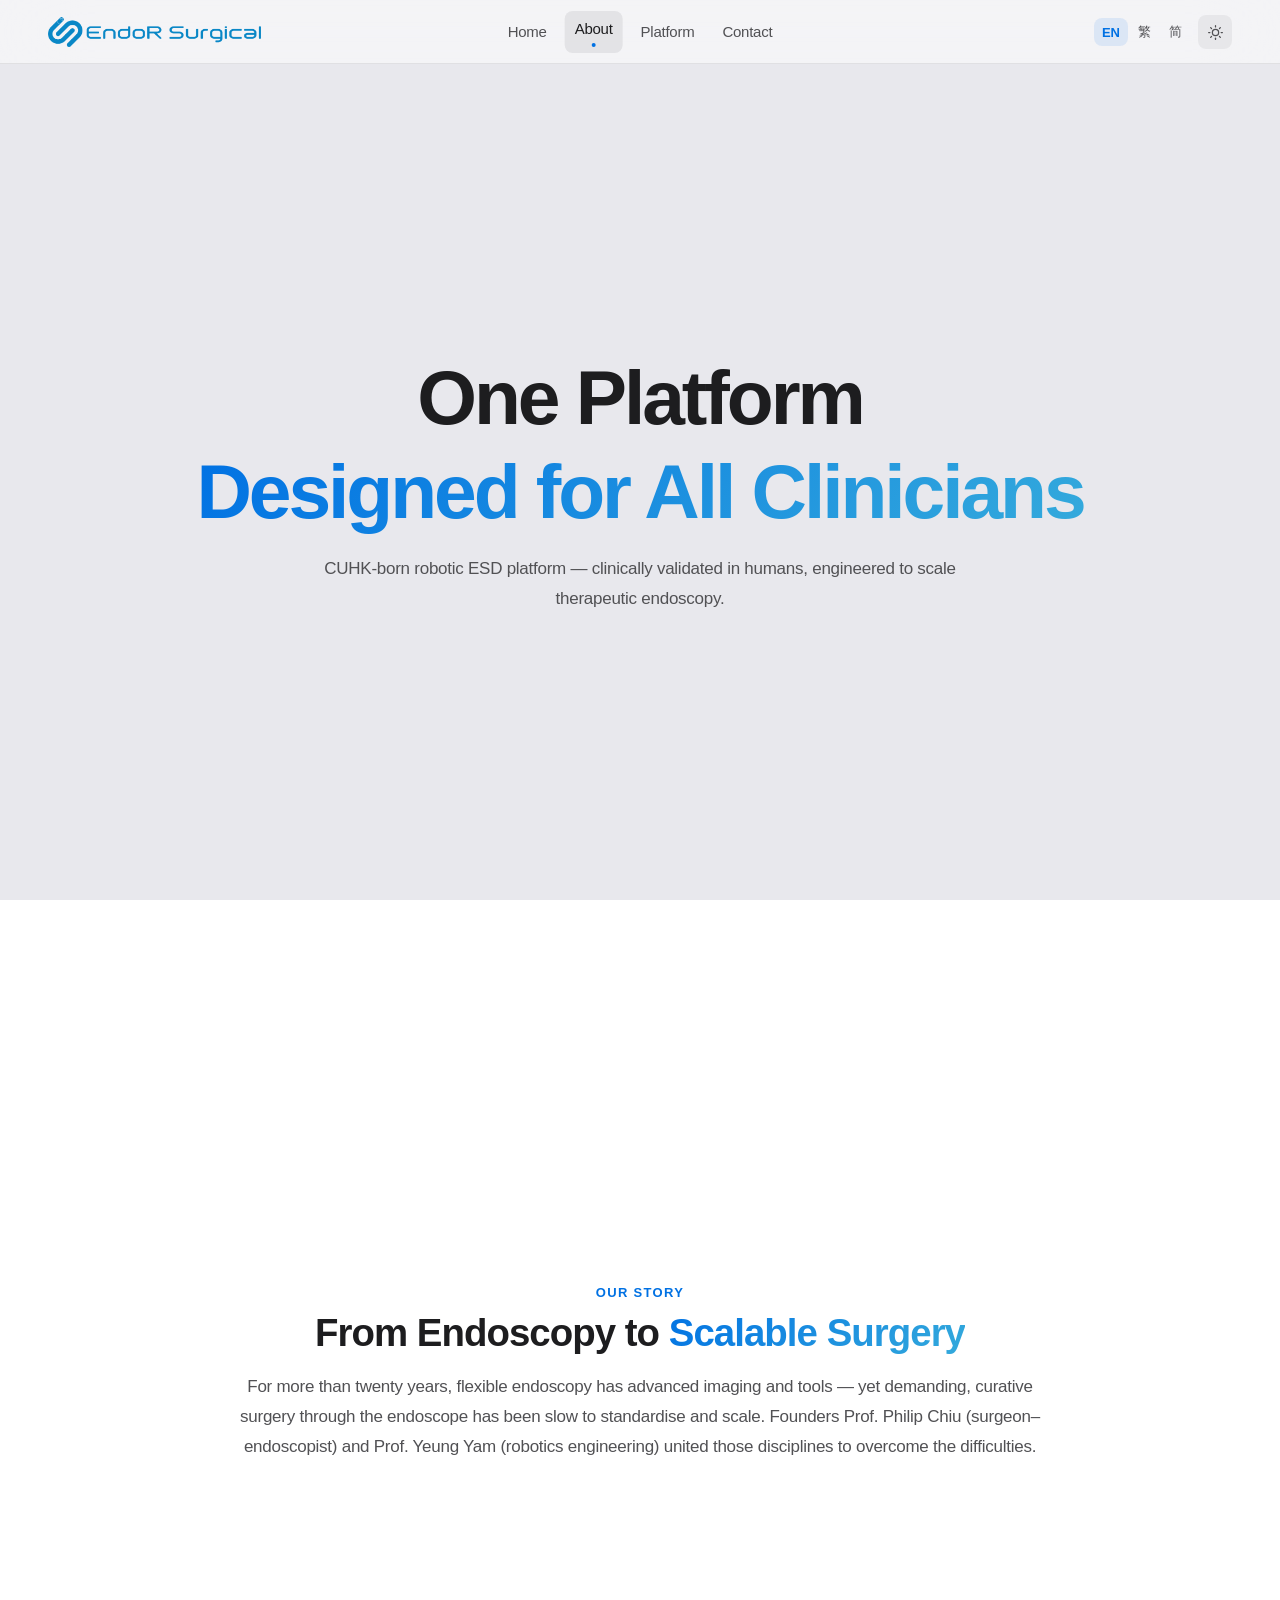
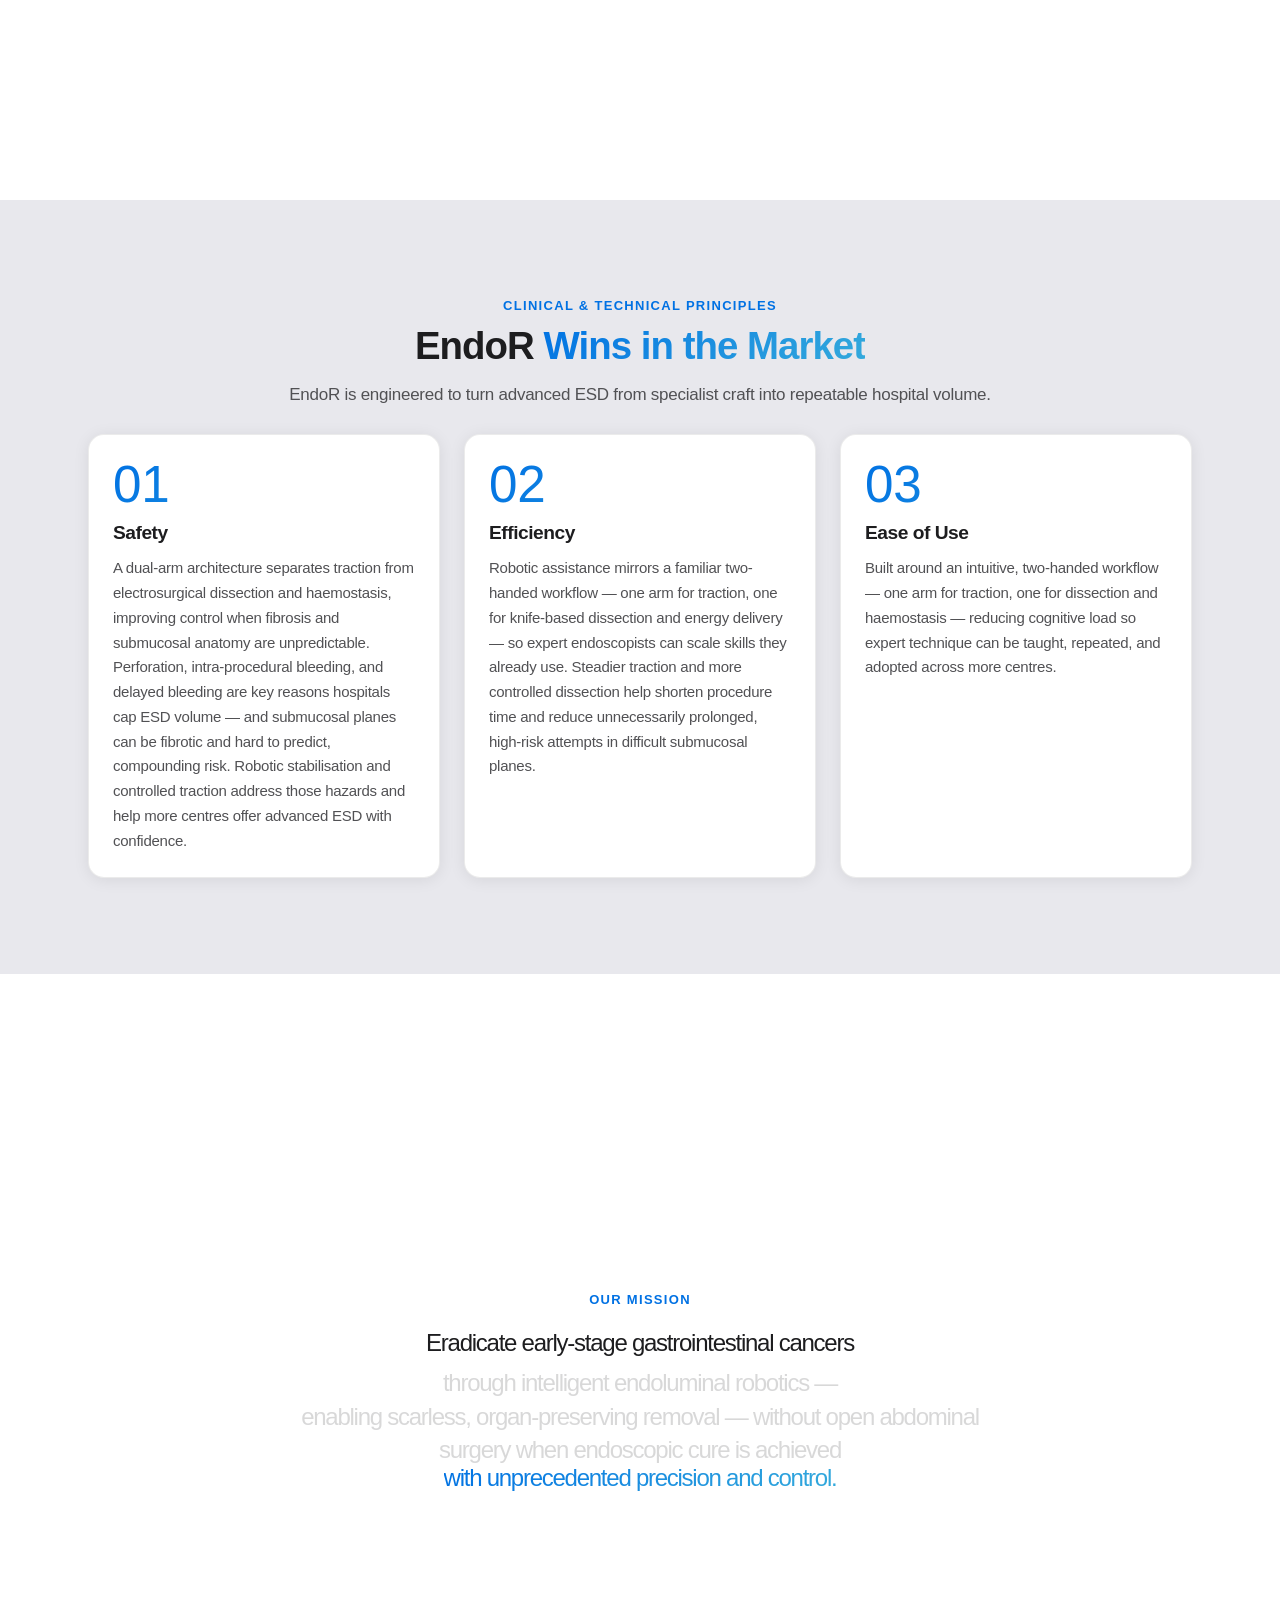
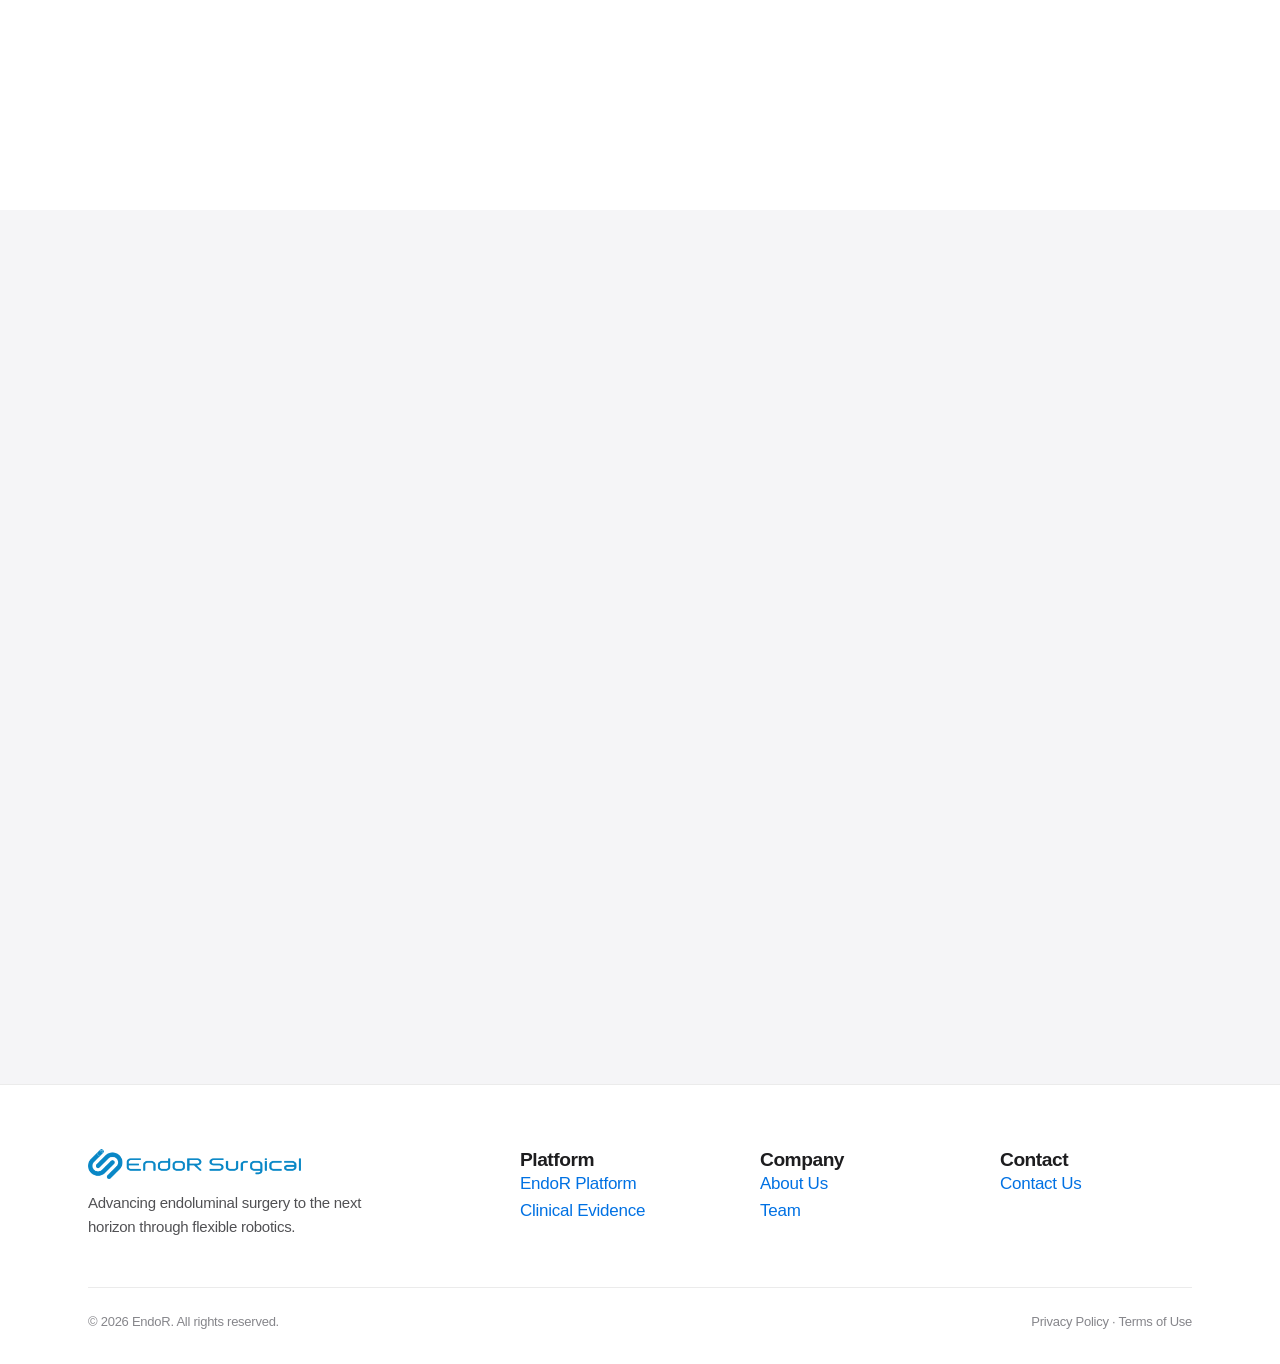
==== commit e6fa34c7: "update: refine "Our Story" section in about page and translations for clarity; replace "barrier" wit" ====
--- a/about.html
+++ b/about.html
@@ -67,7 +67,7 @@
         <p class="eyebrow" data-animate="fade-in" data-i18n="about.story.eyebrow">Our Story</p>
         <h2 data-animate="slide-up" data-delay="100" data-i18n="about.story.title">From Endoscopy to<span class="text-gradient"> Scalable Surgery</span></h2>
         <p class="text-secondary" style="max-width: 820px; margin: var(--space-lg) auto 0; font-size: var(--fs-body-lg); line-height: var(--lh-relaxed);" data-animate="blur-in" data-delay="200" data-i18n="about.story.text">
-          For more than twenty years, flexible endoscopy has advanced imaging and tools — yet demanding, curative surgery through the endoscope has been slow to standardise and scale. Founders Prof. Philip Chiu (surgeon–endoscopist) and Prof. Yeung Yam (robotics engineering) united those disciplines to overcome the barrier.
+          For more than twenty years, flexible endoscopy has advanced imaging and tools — yet demanding, curative surgery through the endoscope has been slow to standardise and scale. Founders Prof. Philip Chiu (surgeon–endoscopist) and Prof. Yeung Yam (robotics engineering) united those disciplines to overcome the difficulties.
         </p>
       </div>
     </div>
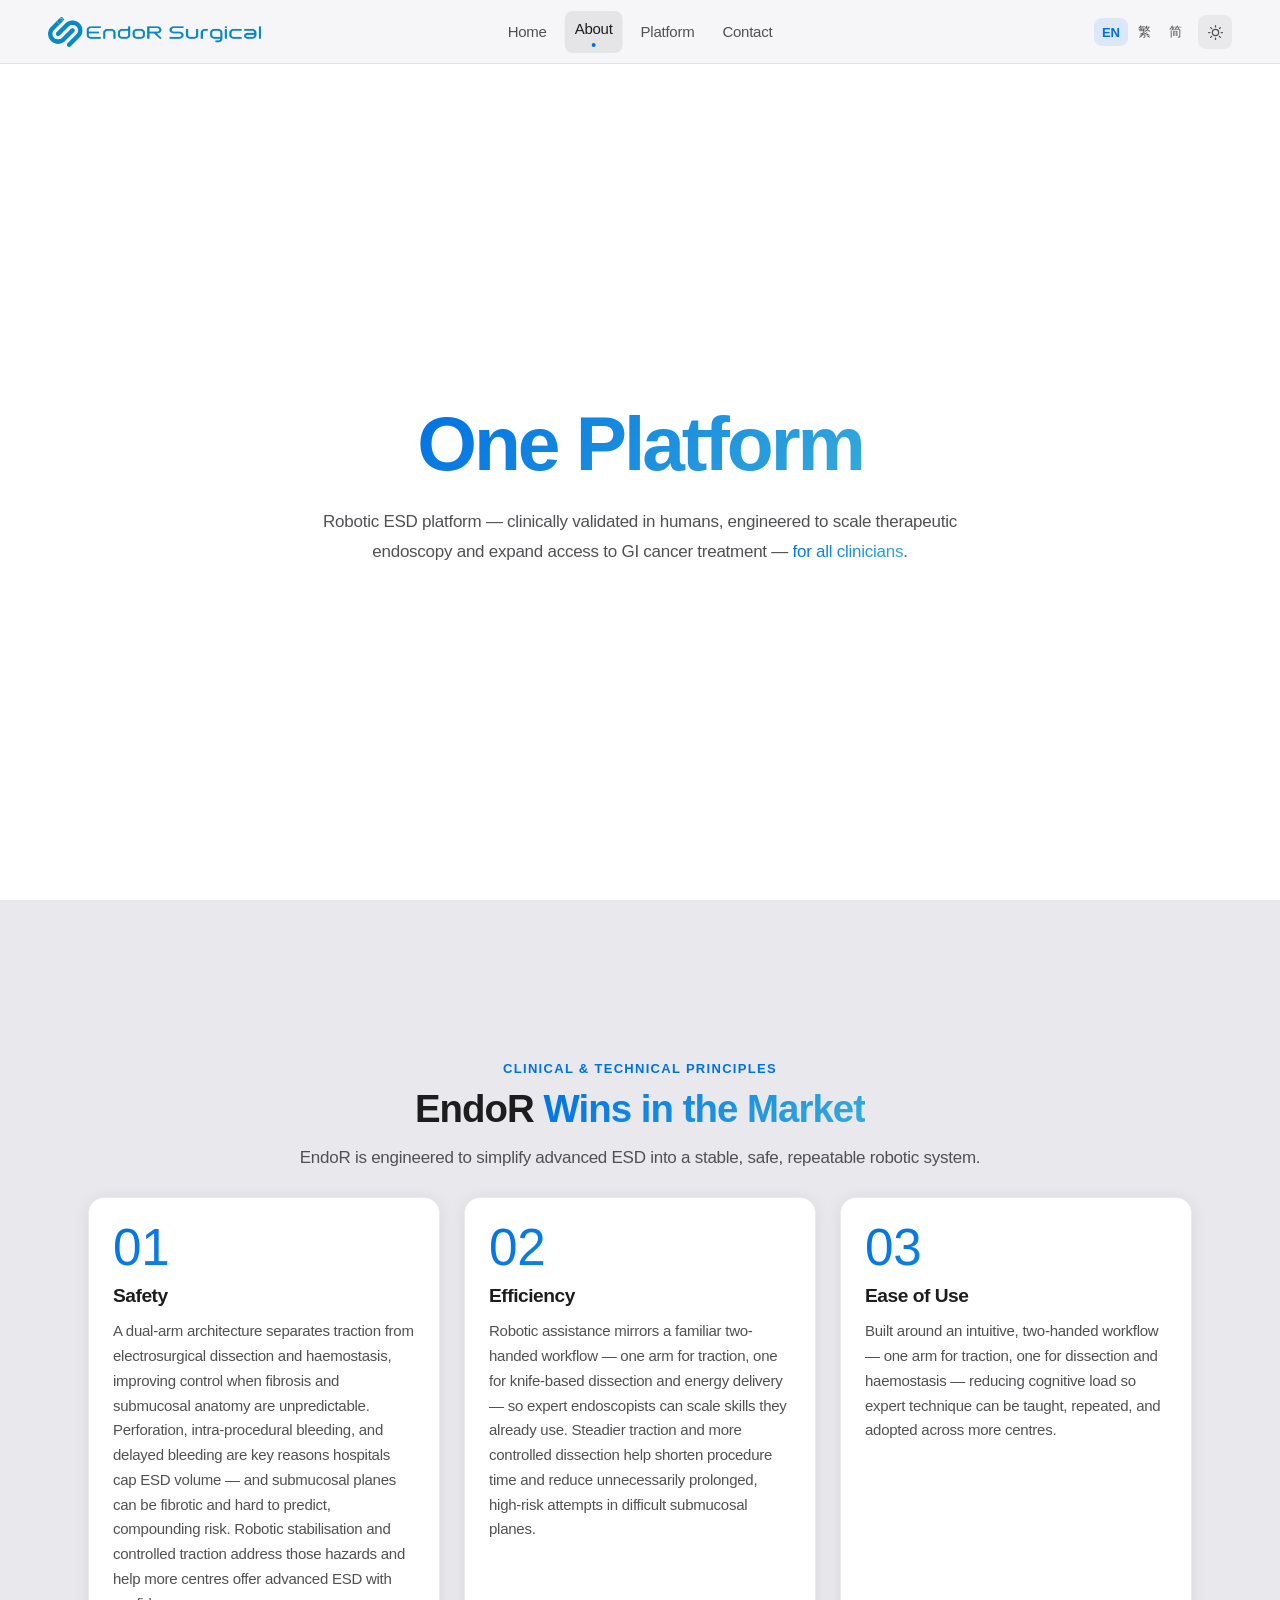
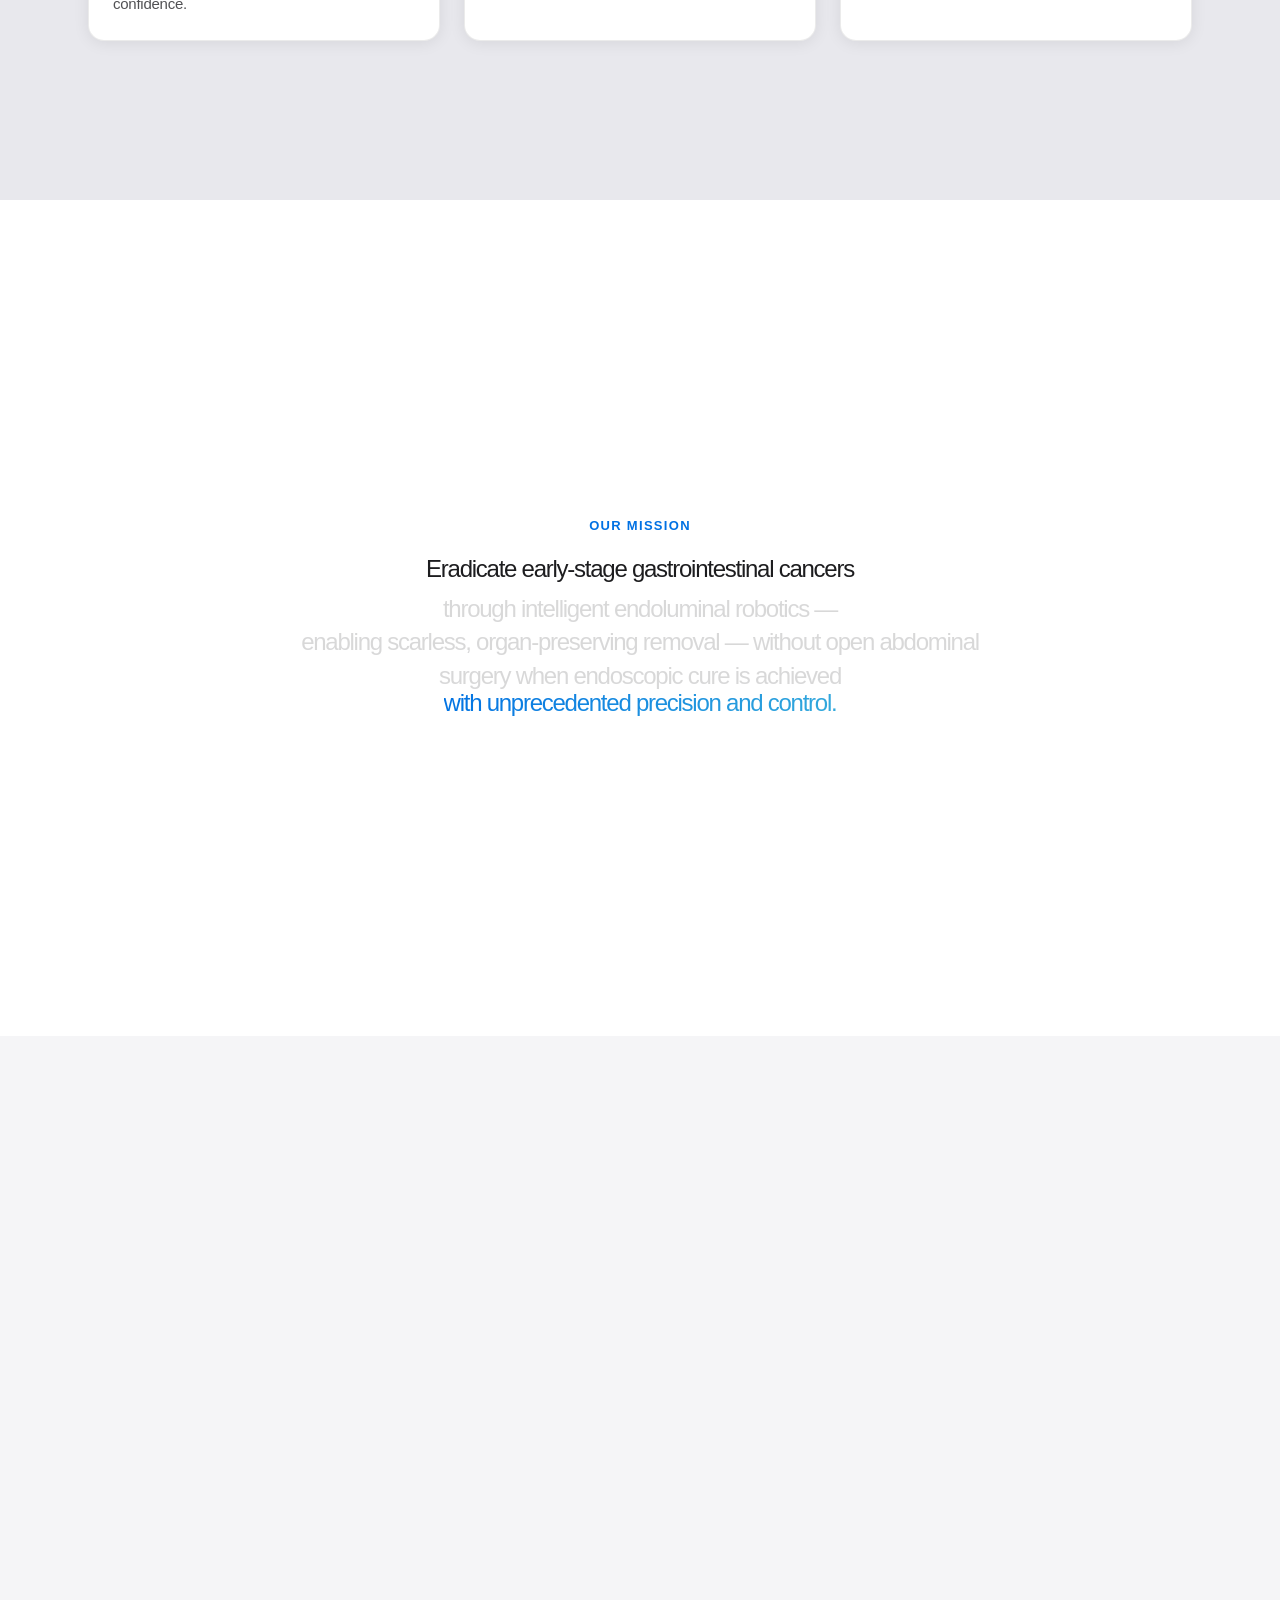
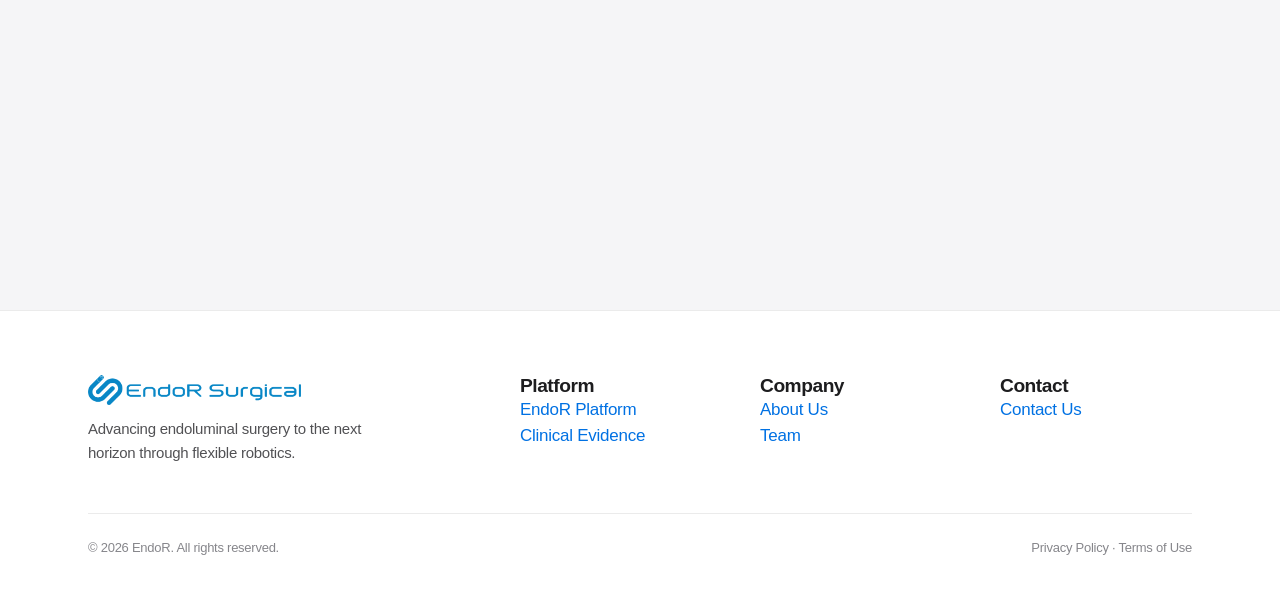
==== commit 9ffe3d19: "update: revise content and layout in about.html, contact.html, index.html, and CSS files; enhance cl" ====
--- a/about.html
+++ b/about.html
@@ -48,28 +48,15 @@
   </nav>
 
   <main>
-  <section class="page-hero page-hero--bg-secondary">
+  <section class="page-hero">
     <div class="page-hero__bg" data-parallax="0.22" aria-hidden="true"></div>
     <div class="container text-center" style="position: relative; z-index: 1;">
       <h1 class="text-hero" data-animate="slide-up" data-delay="100" data-i18n="about.hero.title">
-        One Platform<br><span class="text-gradient">Designed for All Clinicians</span>
+        <span class="text-gradient">One Platform</span>
       </h1>
       <p class="text-secondary" style="font-size: var(--fs-body-lg); max-width: 640px; margin: var(--space-lg) auto 0; line-height: var(--lh-relaxed);" data-animate="blur-in" data-delay="200" data-i18n="about.hero.subtitle">
-        CUHK-born robotic ESD platform — clinically validated in humans, engineered to scale therapeutic endoscopy.
+        Robotic ESD platform — clinically validated in humans, engineered to scale therapeutic endoscopy and expand access to GI cancer treatment — <span class="text-gradient">for all clinicians</span>.
       </p>
-    </div>
-  </section>
-
-  <!-- Our Story -->
-  <section class="page-hero" style="background: var(--color-bg-primary); min-height: 100vh;">
-    <div class="container">
-      <div class="text-center" style="margin-bottom: var(--space-xl);">
-        <p class="eyebrow" data-animate="fade-in" data-i18n="about.story.eyebrow">Our Story</p>
-        <h2 data-animate="slide-up" data-delay="100" data-i18n="about.story.title">From Endoscopy to<span class="text-gradient"> Scalable Surgery</span></h2>
-        <p class="text-secondary" style="max-width: 820px; margin: var(--space-lg) auto 0; font-size: var(--fs-body-lg); line-height: var(--lh-relaxed);" data-animate="blur-in" data-delay="200" data-i18n="about.story.text">
-          For more than twenty years, flexible endoscopy has advanced imaging and tools — yet demanding, curative surgery through the endoscope has been slow to standardise and scale. Founders Prof. Philip Chiu (surgeon–endoscopist) and Prof. Yeung Yam (robotics engineering) united those disciplines to overcome the difficulties.
-        </p>
-      </div>
     </div>
   </section>
 
@@ -81,7 +68,7 @@
           EndoR<span class="text-gradient"> Wins in the Market</span>
         </h2>
         <p class="text-secondary" style="font-size: var(--fs-body-lg); line-height: var(--lh-relaxed); max-width: 720px; margin: var(--space-md) auto 0;" data-animate="blur-in" data-delay="150" data-i18n="about.principles.lead">
-          EndoR is engineered to turn advanced ESD from specialist craft into repeatable hospital volume.
+          EndoR is engineered to simplify advanced ESD into a stable, safe, repeatable robotic system.
         </p>
       </div>
       <div class="grid grid--3">
--- a/css/style.css
+++ b/css/style.css
@@ -549,27 +549,45 @@
   display: block;
 }
 
-/* Vignette: transparent top-left → dark bottom-right (text on right) */
+/* Vignette: centre readout for awards + darker bottom-right for caption */
 .hero__photo-vignette {
   position: absolute;
   inset: 0;
-  background: linear-gradient(
-    135deg,
-    transparent 25%,
-    rgba(6,10,22,0.45) 60%,
-    rgba(6,10,22,0.85) 100%
-  );
+  background:
+    radial-gradient(ellipse 75% 55% at 50% 48%, rgba(6, 10, 22, 0.62) 0%, transparent 72%),
+    linear-gradient(
+      135deg,
+      transparent 25%,
+      rgba(6, 10, 22, 0.45) 60%,
+      rgba(6, 10, 22, 0.85) 100%
+    );
   pointer-events: none;
 }
 
-/* Text block — bottom-right corner */
+/* Awards — centred on hero image */
+.hero__awards-center {
+  position: absolute;
+  left: 50%;
+  top: 50%;
+  transform: translate(-50%, -50%);
+  z-index: 2;
+  width: min(98vw, 960px);
+  max-width: 100%;
+  text-align: center;
+  padding: 0 var(--s8);
+  pointer-events: none;
+}
+
+/* Text block — bottom-right corner (slightly scaled to privilege centre awards) */
 .hero__photo-caption {
   position: absolute;
-  bottom: 8%;
+  bottom: 7%;
   right: 5%;
-  max-width: 480px;
+  max-width: 460px;
   text-align: right;
   padding: 0 var(--px);
+  transform: scale(0.94);
+  transform-origin: bottom right;
 }
 
 .hero__photo-brand {
@@ -582,28 +600,48 @@
 }
 
 .hero__photo-title {
-  font-size: clamp(1.8rem, 3.5vw, 3rem);
+  font-size: clamp(1.55rem, 3vw, 2.65rem);
   font-weight: 700;
   color: #fff;
   line-height: 1.15;
   letter-spacing: -0.02em;
   text-shadow: 0 2px 16px rgba(0,0,0,0.4);
-  margin-bottom: var(--s16);
+  margin-bottom: var(--s14);
 }
 
 .hero__photo-sub {
   font-size: var(--f-sm);
   color: rgba(255,255,255,0.78);
-  line-height: 1.65;
+  line-height: 1.6;
   text-shadow: 0 1px 8px rgba(0,0,0,0.35);
-  margin-bottom: var(--s24);
+  margin-bottom: var(--s20);
+}
+
+.hero__awards-center .hero__award-headline {
+  font-size: clamp(1.15rem, 3.2vw, 2rem);
+  font-weight: 800;
+  line-height: 1.2;
+  letter-spacing: -0.03em;
+  color: #fff;
+  text-shadow: 0 2px 20px rgba(0, 0, 0, 0.55);
+  margin: 0 0 var(--s14);
+  white-space: nowrap;
+}
+
+.hero__awards-center .hero__award-headline:last-child {
+  margin-bottom: 0;
 }
 
 .hero__photo-cta {
   display: flex;
-  gap: var(--s12);
+  gap: var(--s8);
   flex-wrap: wrap;
   justify-content: flex-end;
+}
+
+.hero__photo-cta .btn {
+  padding: 9px 18px;
+  font-size: 14px;
 }
 
 /* Page hero (inner pages) */
@@ -725,13 +763,19 @@
   margin-top: var(--s12);
 }
 
-/* About — principles band (hero gradient ends on --bg-secondary; same here avoids a muddy seam and lets white cards read clearly) */
+/* About — principles band (grey; alternates with white hero above and mission sticky below) */
 .about-principles {
-  background: var(--bg-secondary);
+  min-height: 100vh;
+  display: flex;
+  flex-direction: column;
+  justify-content: center;
+  padding: var(--space-3xl) 0;
+  background: var(--color-bg-secondary);
+  box-sizing: border-box;
 }
 
 [data-theme="dark"] .about-principles {
-  background: var(--bg);
+  background: var(--color-bg-secondary);
 }
 
 .about-principles .card {
@@ -1010,6 +1054,9 @@
   max-width: var(--max-w);
   margin: 0 auto;
 }
+.chairman-hero__duo--single {
+  grid-template-columns: 1fr;
+}
 .chairman-hero__inner {
   display: flex;
   flex-direction: column;
@@ -1130,6 +1177,28 @@
 .advisor-card__pubstat { font-size: var(--f-h4); font-weight: 800; line-height: 1; }
 .advisor-card__publabel { font-size: var(--f-xs); color: var(--txt-2); }
 .advisor-card__note   { font-size: var(--f-sm); color: var(--txt-2); line-height: 1.6; margin-top: var(--s16); }
+
+.advisor-card__accordion--nested {
+  margin-top: var(--s8);
+}
+.advisor-card__subhead {
+  font-size: var(--f-xs);
+  font-weight: 600;
+  text-transform: uppercase;
+  letter-spacing: 0.06em;
+  color: var(--txt-2);
+  margin: var(--s20) 0 var(--s8);
+}
+.advisor-card__milestones {
+  margin-top: 0;
+  margin-bottom: 0;
+}
+.advisor-card__research {
+  margin-top: var(--s16);
+}
+.advisor-card__accordion {
+  margin-top: var(--s16);
+}
 
 /* Team card */
 .team-card { text-align: center; align-items: center; }
@@ -1485,18 +1554,25 @@
   /* Contact single column */
   #contact-main .grid--2 { grid-template-columns: 1fr !important; gap: var(--s40); }
 
-  /* Hero — keep same right-aligned style as desktop, just scale down */
-  .hero__photo-caption { 
-    bottom: 5%; 
-    right: 5%; 
-    max-width: 60%;
-    padding: 0 var(--s16);
+  /* Hero — right caption slightly smaller; centre awards at full scale */
+  .hero__photo-caption {
+    bottom: 5%;
+    right: 4%;
+    max-width: 56%;
+    padding: 0 var(--s12);
+    transform: scale(0.86);
+    transform-origin: bottom right;
   }
   .hero__photo-brand { font-size: 9px; margin-bottom: var(--s4); letter-spacing: 0.08em; }
-  .hero__photo-title { font-size: clamp(1.1rem, 4vw, 1.6rem); margin-bottom: var(--s10); }
+  .hero__photo-title { font-size: clamp(1.15rem, 3.8vw, 1.55rem); margin-bottom: var(--s10); }
   .hero__photo-sub { font-size: 11px; line-height: 1.5; margin-bottom: var(--s12); }
+  .hero__awards-center {
+    top: 44%;
+    width: min(98vw, 100%);
+  }
+  .hero__awards-center .hero__award-headline { margin-bottom: var(--s10); }
   .hero__photo-cta { gap: var(--s8); }
-  .hero__photo-cta .btn { padding: 4px 12px; font-size: 10px; }
+  .hero__photo-cta .btn { padding: 6px 13px; font-size: 11px; }
 }
 
 /* ─ Mobile portrait (≤430px) ─ */
@@ -1549,12 +1625,18 @@
   .hero__photo-cta { flex-direction: column; }
   .hero__photo-cta .btn { width: 100%; justify-content: center; }
   
-  /* Hero — even smaller on portrait */
-  .hero__photo-caption { max-width: 80%; bottom: 4%; }
+  /* Hero — right caption on portrait */
+  .hero__photo-caption {
+    max-width: 62%;
+    bottom: 4%;
+    transform: scale(0.82);
+  }
   .hero__photo-brand { font-size: 8px; }
-  .hero__photo-title { font-size: clamp(1rem, 4.5vw, 1.3rem); }
-  .hero__photo-sub { font-size: 10px; line-height: 1.45; }
-  .hero__photo-cta .btn { font-size: 9px; padding: 3px 11px; }
+  .hero__photo-title { font-size: clamp(1rem, 4.2vw, 1.25rem); }
+  .hero__photo-sub { font-size: 10px; line-height: 1.45; margin-bottom: var(--s10); }
+  .hero__awards-center { top: 40%; }
+  .hero__awards-center .hero__award-headline { margin-bottom: var(--s8); }
+  .hero__photo-cta .btn { font-size: 10px; padding: 5px 12px; }
   
   .home-cta-sticky__actions { flex-direction: column; }
   .home-cta-sticky__btn { width: 100%; justify-content: center; }
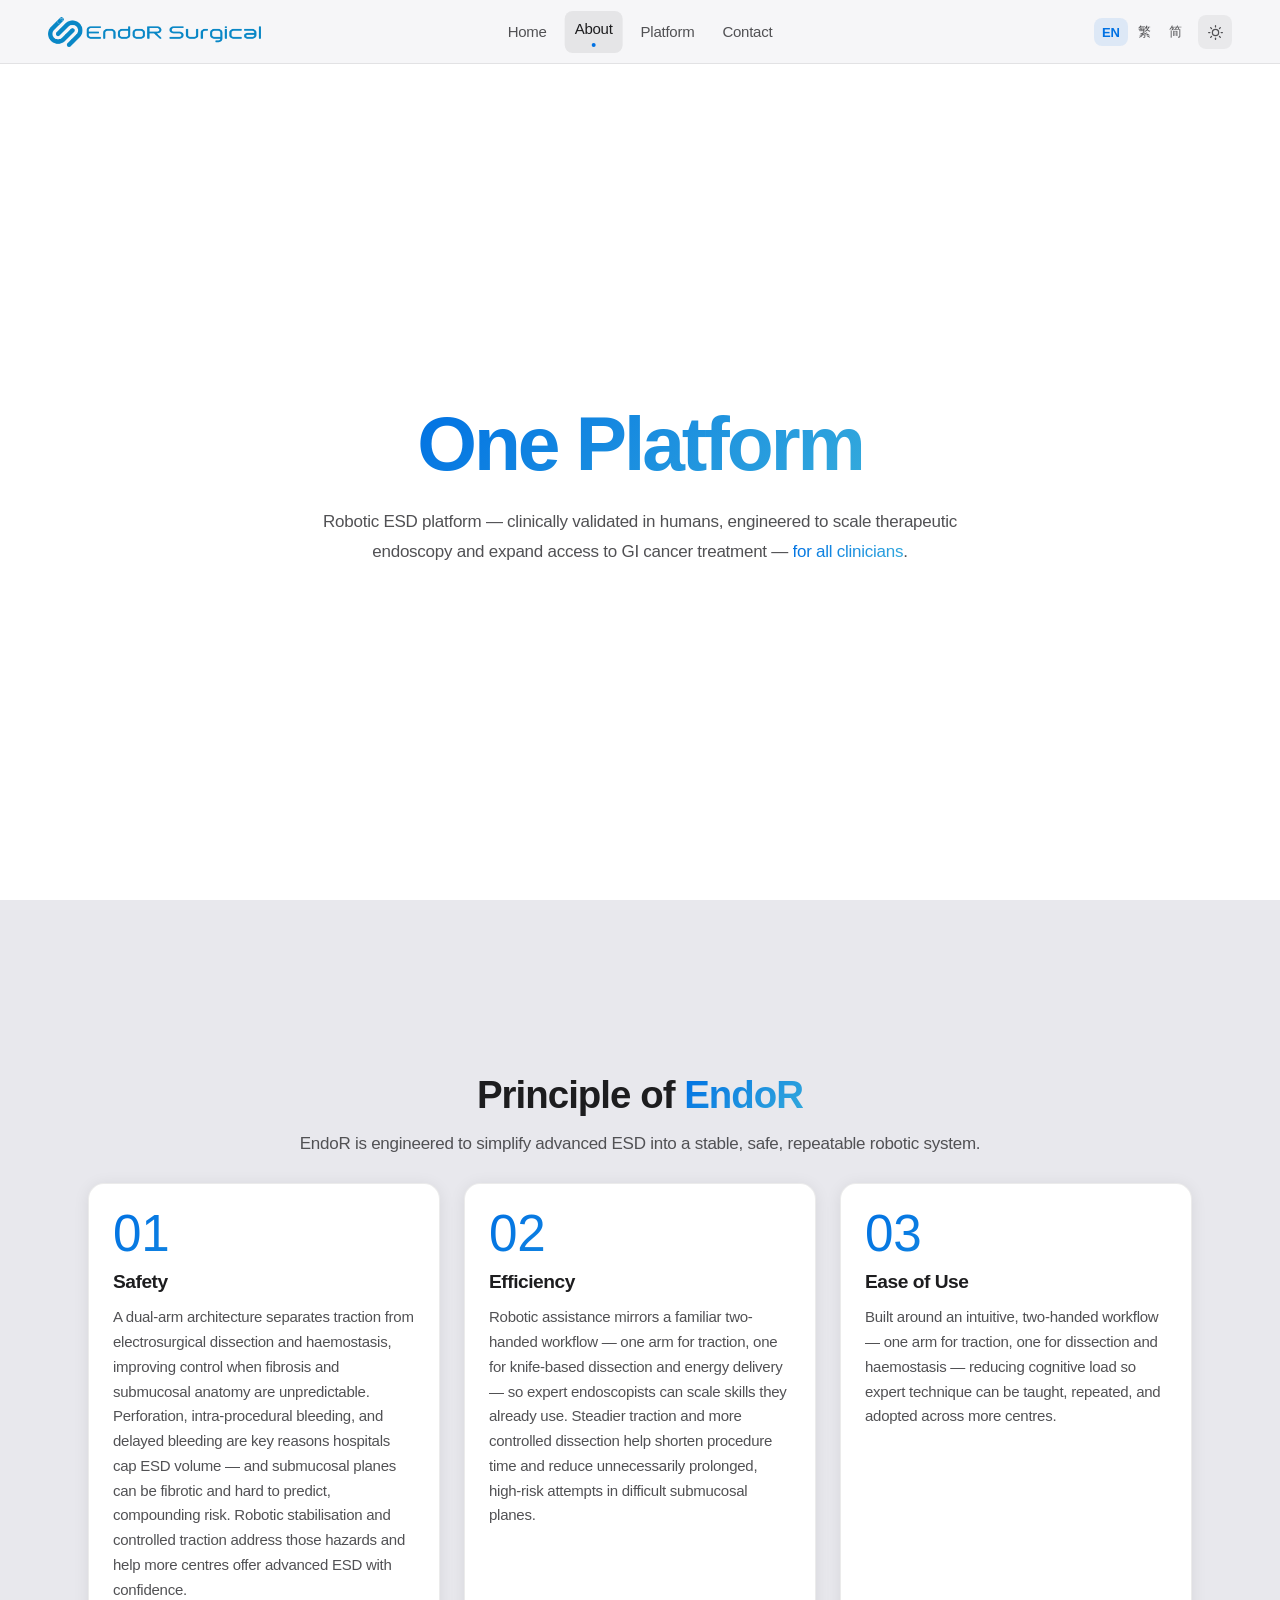
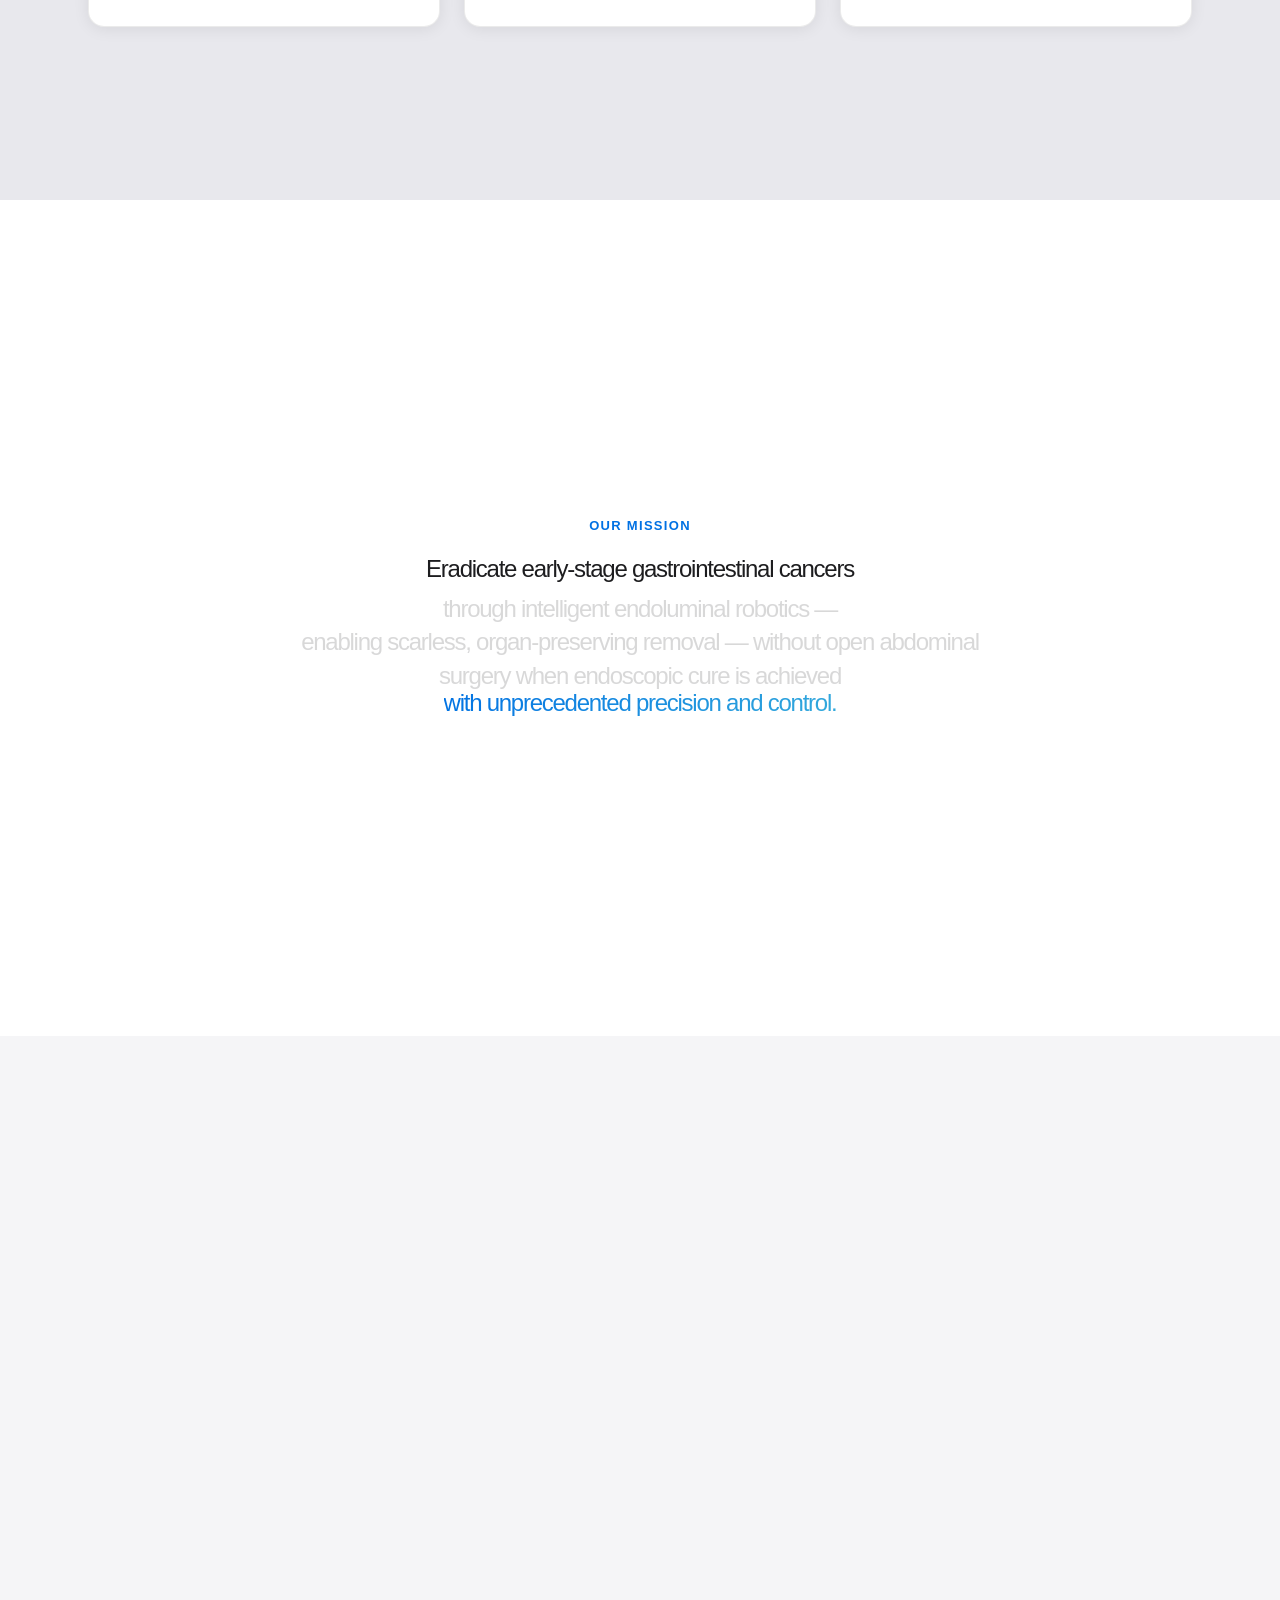
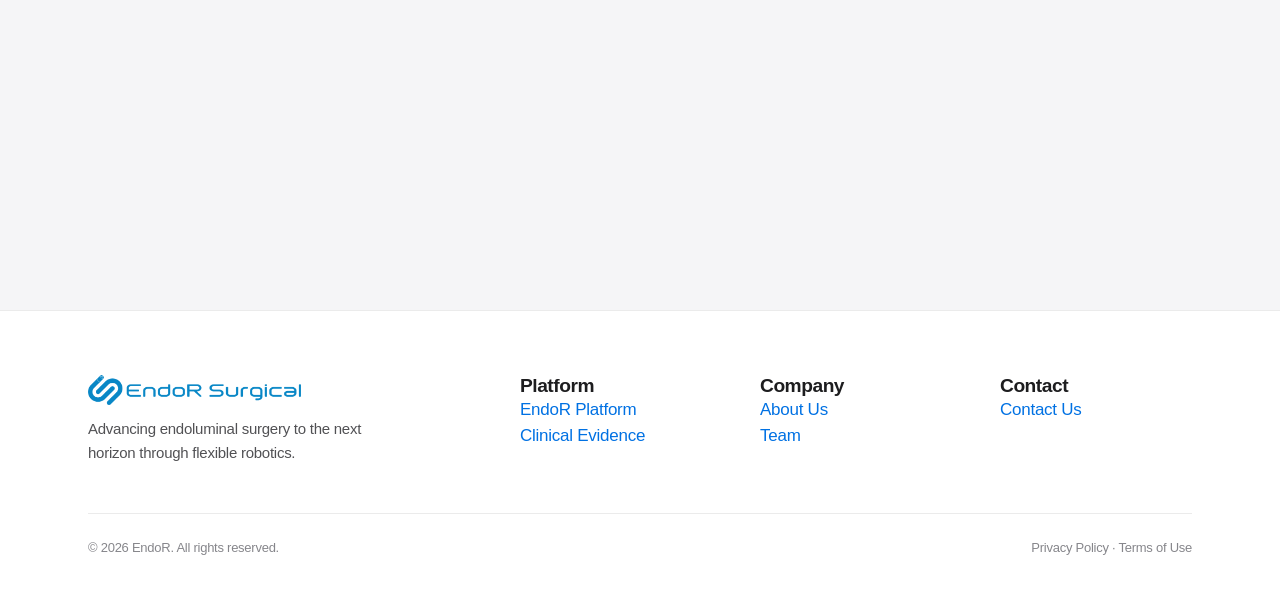
==== commit 6abb1d5b: "update: revise content in about.html and platform.html for clarity; update titles and descriptions t" ====
--- a/about.html
+++ b/about.html
@@ -63,9 +63,8 @@
   <section class="about-principles">
     <div class="container">
       <div class="text-center" style="margin-bottom: var(--space-2xl);">
-        <p class="eyebrow" data-animate="fade-in" data-i18n="about.vision.eyebrow">Clinical &amp; Technical Principles</p>
         <h2 data-animate="slide-up" data-delay="100" style="margin-bottom: var(--space-md);" data-i18n="about.vision.title">
-          EndoR<span class="text-gradient"> Wins in the Market</span>
+          Principle of <span class="text-gradient">EndoR</span>
         </h2>
         <p class="text-secondary" style="font-size: var(--fs-body-lg); line-height: var(--lh-relaxed); max-width: 720px; margin: var(--space-md) auto 0;" data-animate="blur-in" data-delay="150" data-i18n="about.principles.lead">
           EndoR is engineered to simplify advanced ESD into a stable, safe, repeatable robotic system.
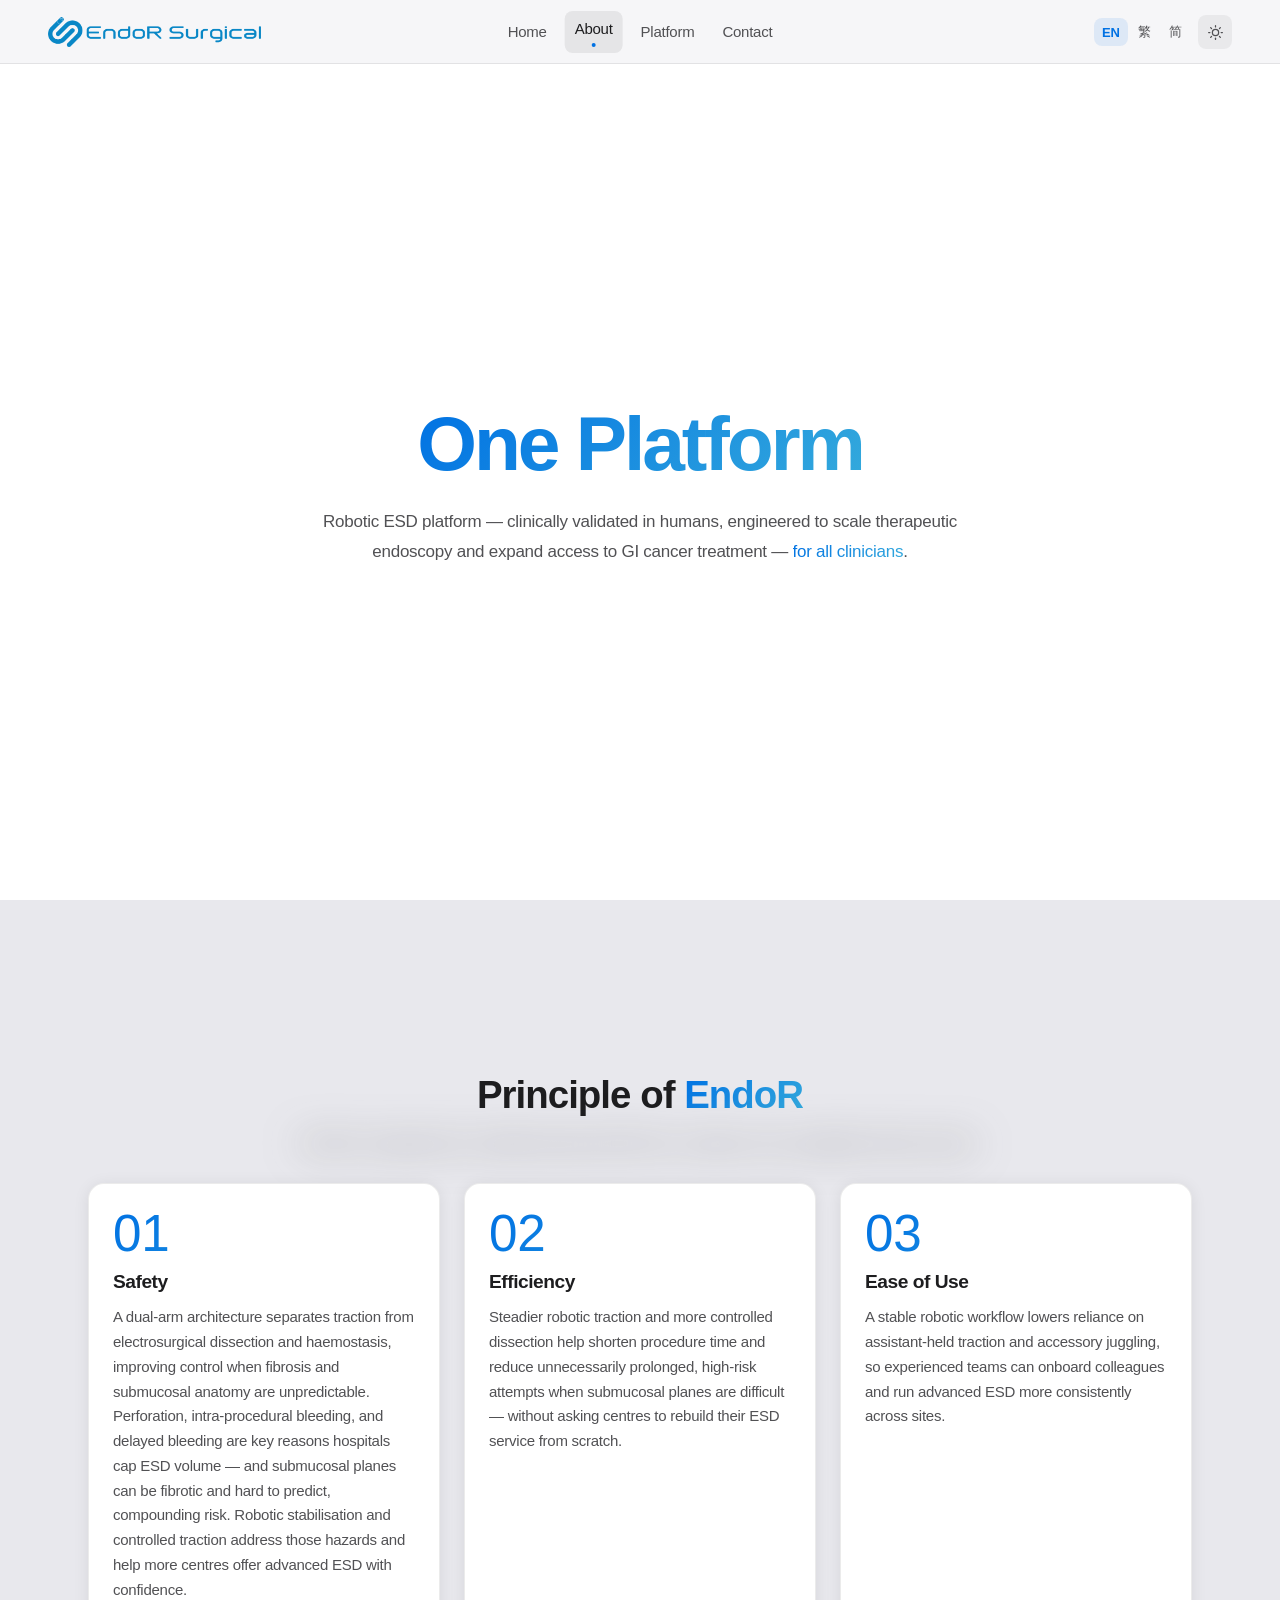
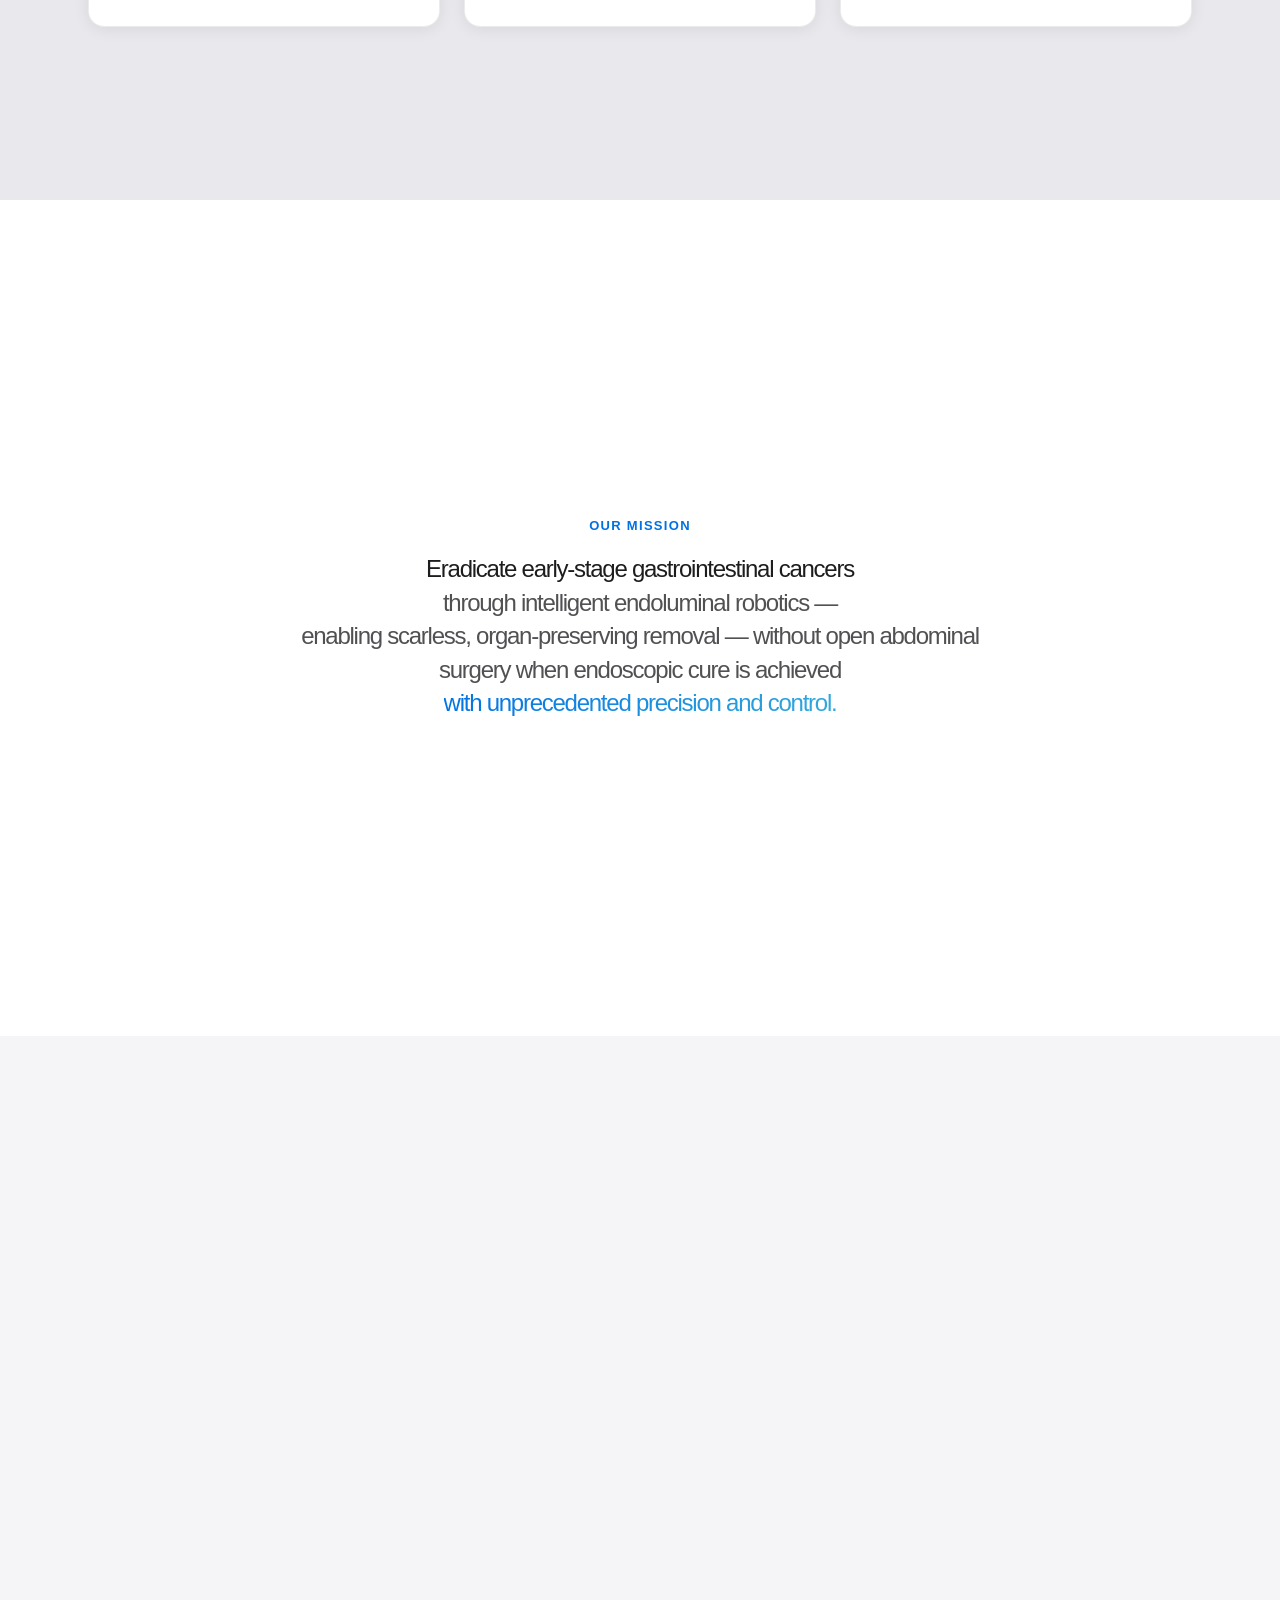
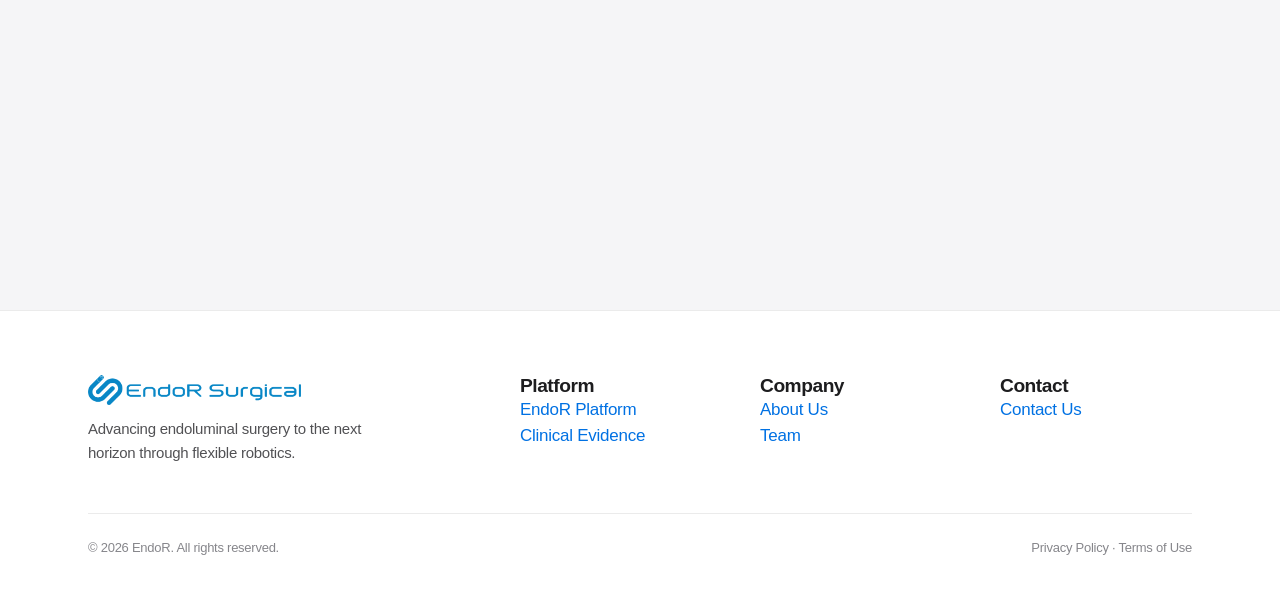
==== commit 02bf046a: "update: enhance content in about.html for clarity on robotic assistance benefits; update scroll.js f" ====
--- a/about.html
+++ b/about.html
@@ -79,12 +79,12 @@
           <div class="card" data-animate="slide-up" data-delay="200">
             <div class="text-gradient" style="font-size: var(--fs-h1); font-weight: var(--fw-heavy); line-height: 1; margin-bottom: var(--space-md);">02</div>
             <h3 class="card__title" data-i18n="about.v2.title">Efficiency</h3>
-              <p class="card__text" data-i18n="about.v2.text">Robotic assistance mirrors a familiar two-handed workflow — one arm for traction, one for knife-based dissection and energy delivery — so expert endoscopists can scale skills they already use. Steadier traction and more controlled dissection help shorten procedure time and reduce unnecessarily prolonged, high-risk attempts in difficult submucosal planes.</p>
+              <p class="card__text" data-i18n="about.v2.text">Steadier robotic traction and more controlled dissection help shorten procedure time and reduce unnecessarily prolonged, high-risk attempts when submucosal planes are difficult — without asking centres to rebuild their ESD service from scratch.</p>
           </div>
           <div class="card" data-animate="slide-up" data-delay="300">
             <div class="text-gradient" style="font-size: var(--fs-h1); font-weight: var(--fw-heavy); line-height: 1; margin-bottom: var(--space-md);">03</div>
             <h3 class="card__title" data-i18n="about.v3.title">Ease of Use</h3>
-            <p class="card__text" data-i18n="about.v3.text">Built around an intuitive, two-handed workflow — one arm for traction, one for dissection and haemostasis — reducing cognitive load so expert technique can be taught, repeated, and adopted across more centres.</p>
+            <p class="card__text" data-i18n="about.v3.text">A stable robotic workflow lowers reliance on assistant-held traction and accessory juggling, so experienced teams can onboard colleagues and run advanced ESD more consistently across sites.</p>
           </div>
         </div>
     </div>
@@ -115,7 +115,7 @@
   <script src="js/translations.js"></script>
   <script src="js/i18n.js"></script>
   <script src="js/app.js"></script>
-  <script src="js/scroll.js"></script>
+  <script src="js/scroll.js?v=3"></script>
 </body>
 </html>
 
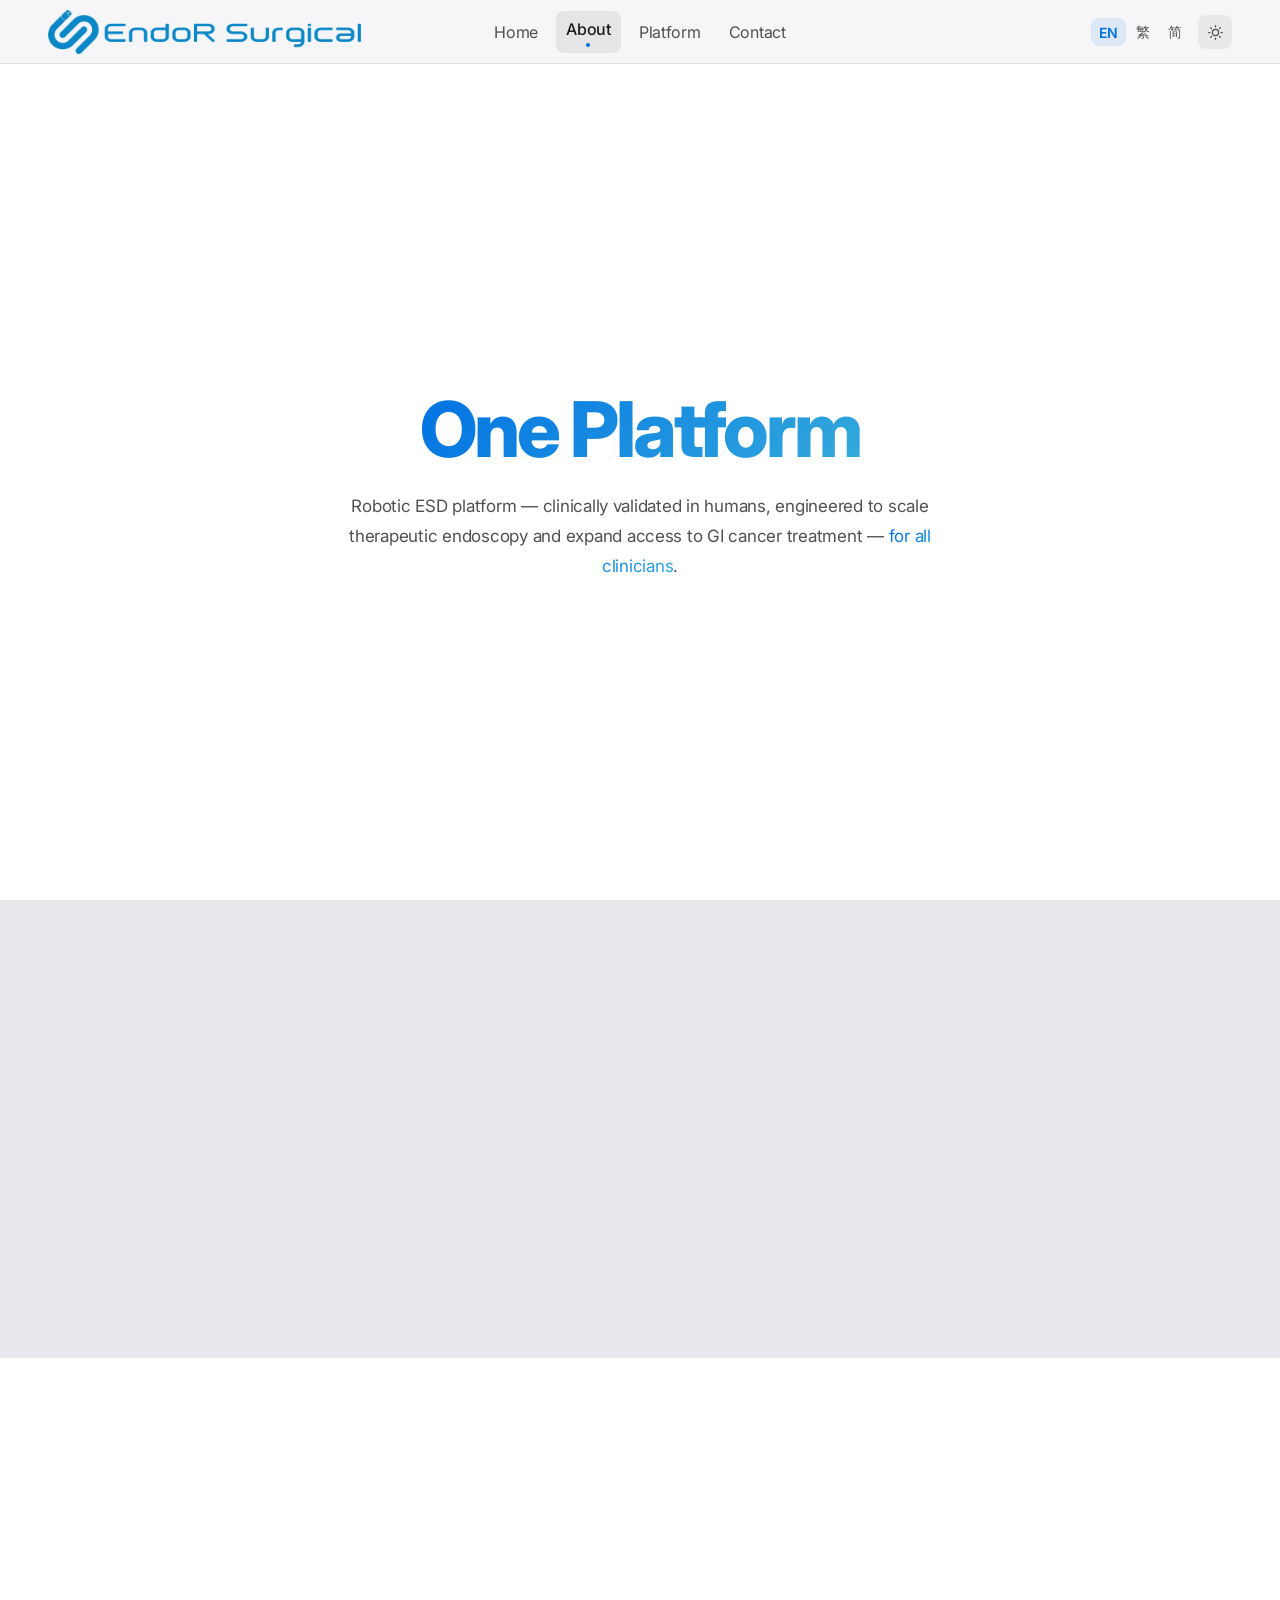
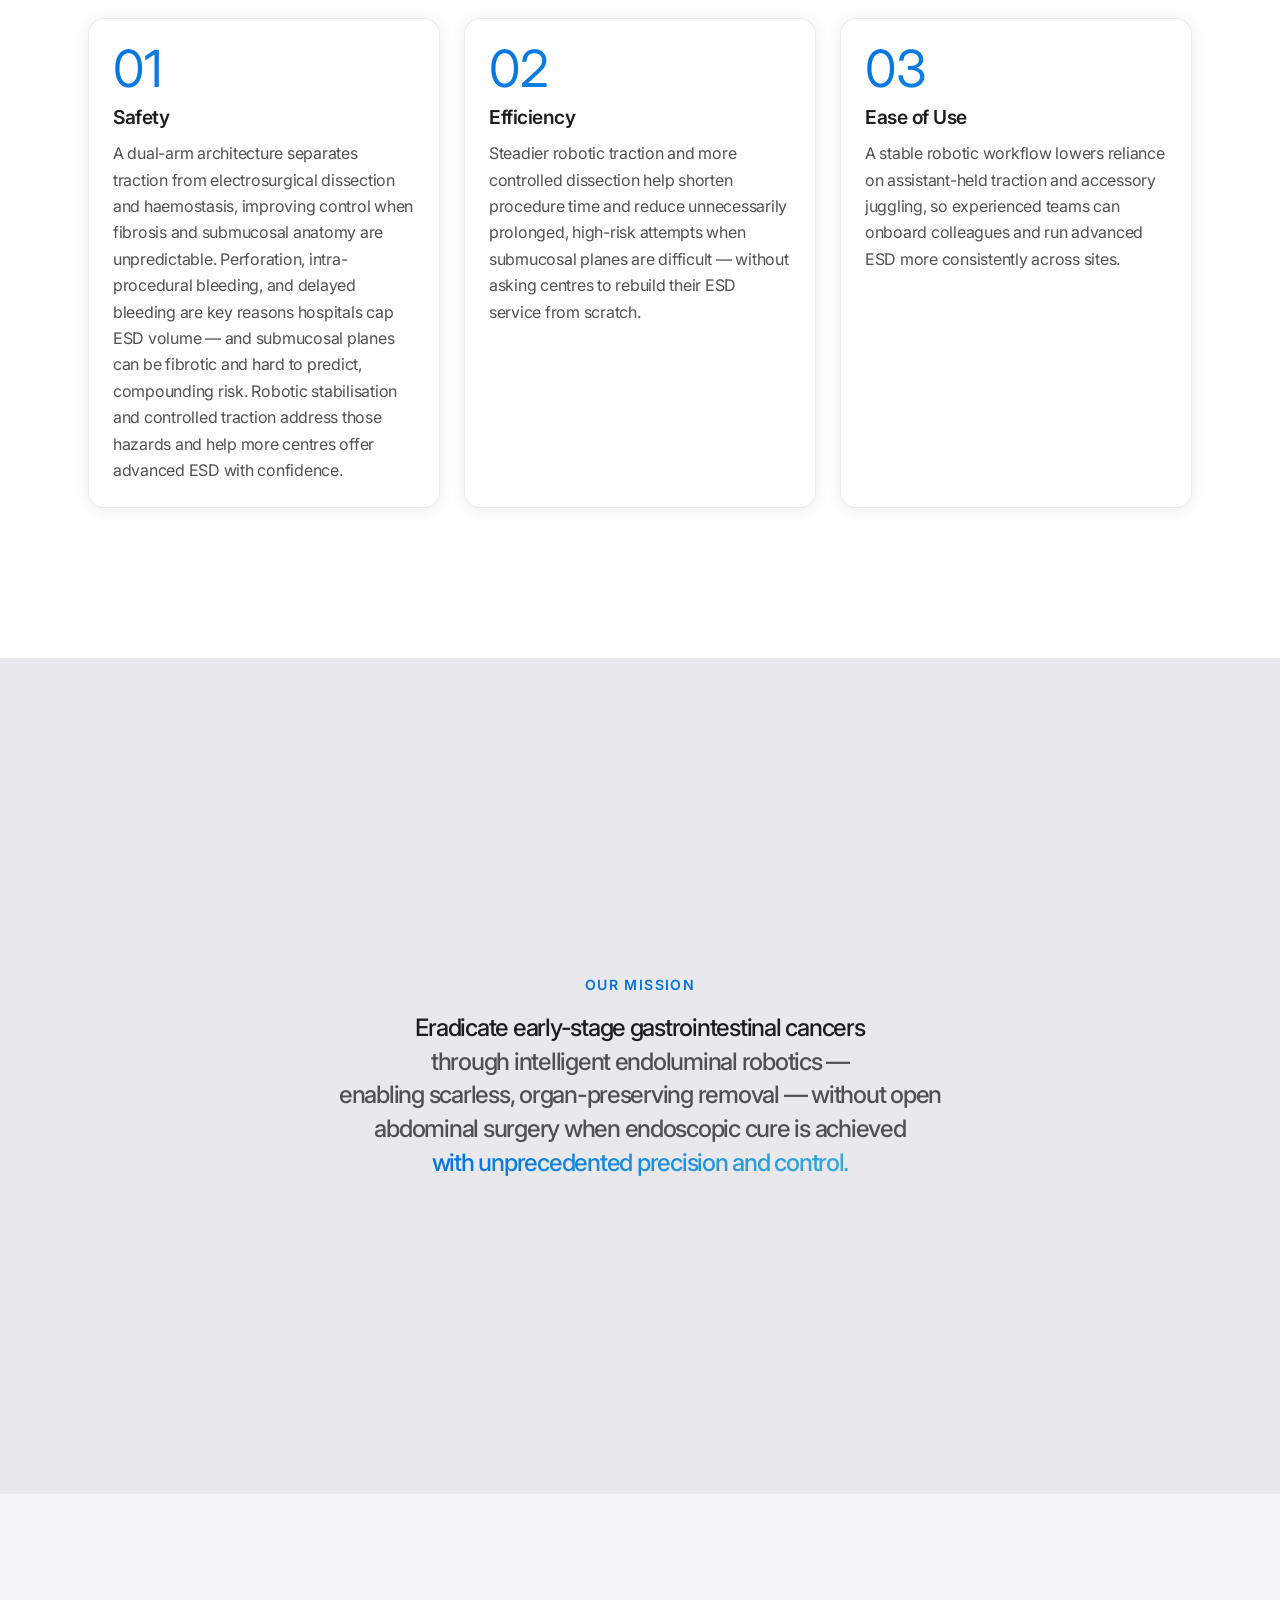
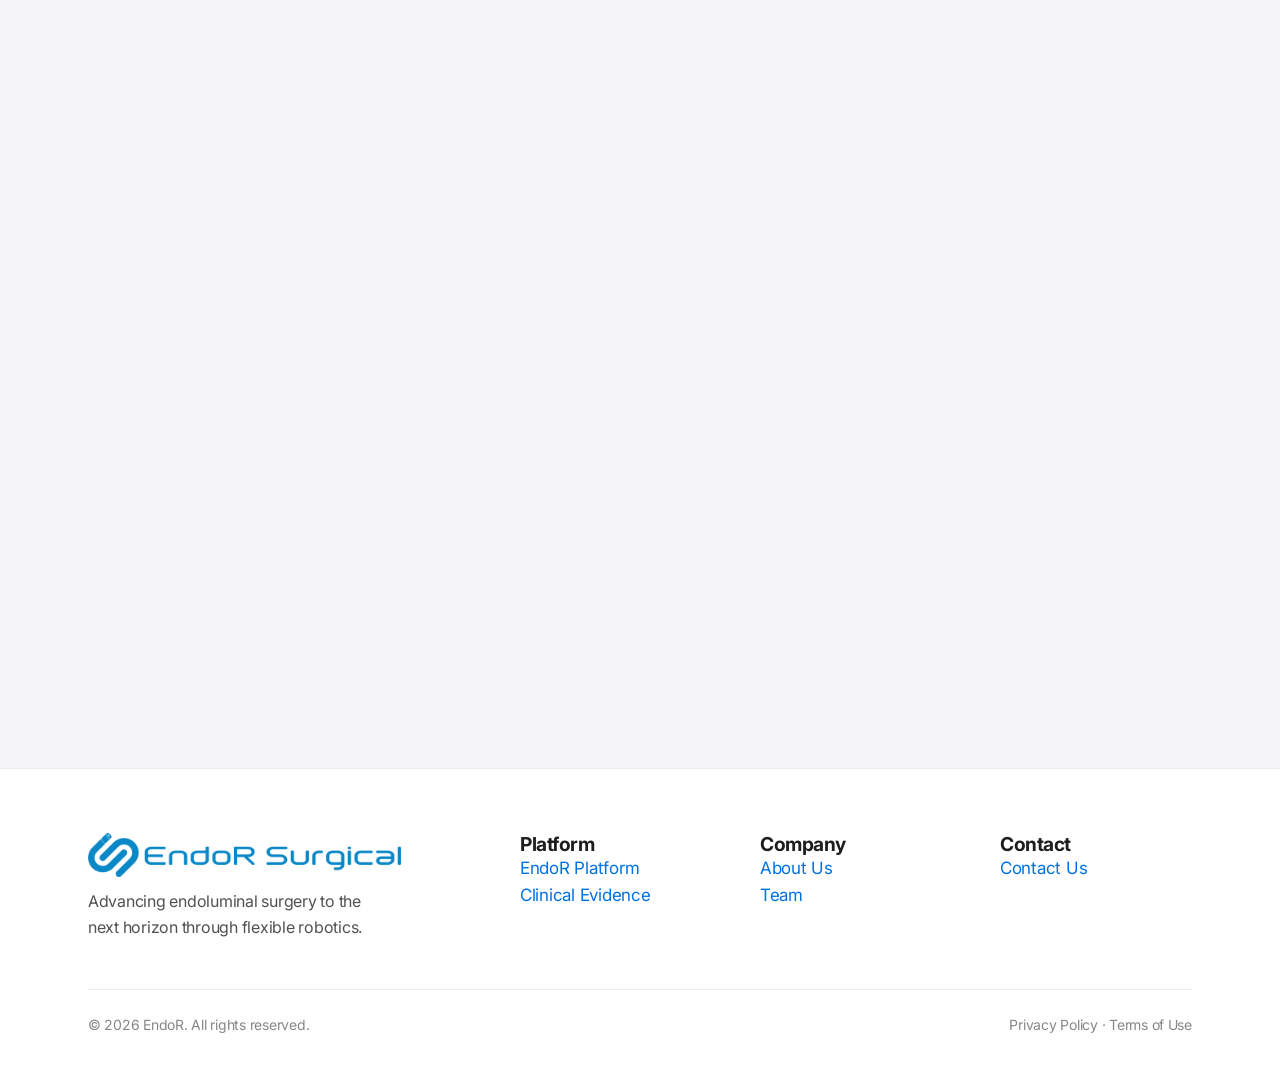
==== commit 318fdd8b: "update: enhance about.html with new Greater Bay Area section and corresponding translations; increme" ====
--- a/about.html
+++ b/about.html
@@ -8,10 +8,10 @@
   <link rel="preconnect" href="https://fonts.googleapis.com">
   <link rel="preconnect" href="https://fonts.gstatic.com" crossorigin>
   <link rel="stylesheet" href="https://fonts.googleapis.com/css2?family=Inter:wght@300;400;500;600;700;800;900&family=Noto+Sans+TC:wght@300;400;500;700&family=Noto+Sans+SC:wght@300;400;500;700&display=swap">
-  <link rel="stylesheet" href="css/style.css?v=2">
+  <link rel="stylesheet" href="css/style.css?v=26">
   <link rel="stylesheet" href="css/animations.css">
 </head>
-<body>
+<body class="about-page">
 
   <nav class="nav">
     <div class="nav__inner">
@@ -60,6 +60,21 @@
     </div>
   </section>
 
+  <section id="gba" class="about-gba">
+    <div class="container">
+      <div class="text-center" style="max-width: 760px; margin: 0 auto;">
+        <p class="eyebrow" data-animate="fade-in" data-i18n="about.gba.eyebrow">Greater Bay Area Company</p>
+        <h2 data-animate="slide-up" data-delay="100" data-i18n="about.gba.title">Dual-Hub Strategy — <span class="text-gradient">Hong Kong × Shenzhen</span></h2>
+        <p class="about-gba__narrative" data-animate="blur-in" data-delay="125" data-i18n="about.gba.narrative">
+          A Greater Bay Area medtech company — <span class="text-gradient">Hong Kong-led research, clinical translation and global access</span>; Shenzhen-backed manufacturing scale and China market reach.
+        </p>
+      </div>
+      <p class="text-center text-secondary" style="font-size: var(--fs-body); line-height: var(--lh-relaxed); max-width: 720px; margin: var(--space-2xl) auto 0;" data-animate="blur-in" data-delay="200" data-i18n="about.gba.outro">
+        Together, Hong Kong and Shenzhen give EndoR a path from laboratory innovation to clinical adoption in the world&apos;s largest therapeutic endoscopy market.
+      </p>
+    </div>
+  </section>
+
   <section class="about-principles">
     <div class="container">
       <div class="text-center" style="margin-bottom: var(--space-2xl);">
@@ -90,7 +105,7 @@
     </div>
   </section>
 
-  <!-- Mission Sticky (white band — alternates with grey .about-principles above) -->
+  <!-- Mission Sticky (grey band — alternates with white principles above) -->
   <div class="sticky-section sticky-section--pull-up sticky-section--scroll-dwell about-page--mission-band">
     <div class="sticky-section__sticky">
       <div class="sticky-section__content sticky-section__content--mission">
--- a/css/style.css
+++ b/css/style.css
@@ -2,6 +2,10 @@
    EndoR Surgical — Global Stylesheet
    Clean rewrite. Apple-inspired design system.
    ============================================================ */
+
+[hidden] {
+  display: none !important;
+}
 
 /* ── 1. Design Tokens ─────────────────────────────────────── */
 :root {
@@ -20,11 +24,10 @@
   --grad-start:   #0071e3;
   --grad-end:     #34aadc;
 
-  /* Typography */
-  --font: -apple-system, BlinkMacSystemFont, 'SF Pro Display', 'SF Pro Text',
-          'Helvetica Neue', Arial, sans-serif;
-  --font-tc: 'PingFang TC', 'Noto Sans TC', -apple-system, sans-serif;
-  --font-sc: 'PingFang SC', 'Noto Sans SC', -apple-system, sans-serif;
+  /* Typography — Inter / Noto loaded via Google Fonts on each page */
+  --font: 'Inter', -apple-system, BlinkMacSystemFont, 'Segoe UI', 'Helvetica Neue', Arial, sans-serif;
+  --font-tc: 'Noto Sans TC', 'PingFang TC', -apple-system, sans-serif;
+  --font-sc: 'Noto Sans SC', 'PingFang SC', -apple-system, sans-serif;
 
   --f-hero:  clamp(2.2rem, 6vw, 5rem);
   --f-h1:    clamp(1.8rem, 4vw, 3.25rem);
@@ -32,8 +35,8 @@
   --f-h3:    clamp(1.2rem, 2vw, 1.75rem);
   --f-h4:    clamp(1rem, 1.5vw, 1.25rem);
   --f-body:  1.0625rem;   /* 17px */
-  --f-sm:    0.9375rem;   /* 15px */
-  --f-xs:    0.8125rem;   /* 13px */
+  --f-sm:    1rem;        /* 16px */
+  --f-xs:    0.875rem;    /* 14px */
 
   /* Spacing (8-pt grid) */
   --s4:   4px;
@@ -319,7 +322,7 @@
 }
 
 .nav__logo { display: flex; align-items: center; flex-shrink: 0; }
-.nav__logo-img { height: 30px; width: auto; }
+.nav__logo-img { height: 44px; width: auto; }
 
 /* Desktop links — centered absolutely */
 .nav__links {
@@ -618,6 +621,9 @@
 }
 
 .hero__awards-center .hero__award-headline {
+  display: flex;
+  justify-content: center;
+  overflow: visible;
   font-size: clamp(1.15rem, 3.2vw, 2rem);
   font-weight: 800;
   line-height: 1.2;
@@ -625,11 +631,62 @@
   color: #fff;
   text-shadow: 0 2px 20px rgba(0, 0, 0, 0.55);
   margin: 0 0 var(--s14);
-  white-space: nowrap;
 }
 
 .hero__awards-center .hero__award-headline:last-child {
   margin-bottom: 0;
+}
+
+.hero__award-link {
+  position: relative;
+  display: inline-block;
+  color: inherit;
+  text-decoration: none;
+  pointer-events: auto;
+  vertical-align: middle;
+  transition: color var(--t-fast) var(--ease), opacity var(--t-fast) var(--ease);
+}
+.hero__award-logo {
+  --hero-award-logo-h: clamp(1.65rem, 4.5vw, 2.15rem);
+  --hero-award-logo-gap: var(--s12);
+  position: absolute;
+  right: calc(100% + var(--hero-award-logo-gap));
+  top: 50%;
+  transform: translateY(-50%);
+  display: block;
+  height: var(--hero-award-logo-h);
+  width: auto;
+  max-height: var(--hero-award-logo-h);
+  object-fit: contain;
+  object-position: center;
+  filter: drop-shadow(0 2px 14px rgba(0, 0, 0, 0.5));
+}
+.hero__award-logo--geneva {
+  max-width: clamp(4.25rem, 15vw, 6rem);
+  mix-blend-mode: screen;
+}
+.hero__award-logo--reddot {
+  width: var(--hero-award-logo-h);
+  max-width: var(--hero-award-logo-h);
+}
+.hero__award-text {
+  display: block;
+  text-align: center;
+  white-space: nowrap;
+  line-height: 1.25;
+}
+.hero__award-link:hover {
+  color: #fff;
+  opacity: 0.92;
+}
+.hero__award-link:hover .hero__award-text {
+  text-decoration: underline;
+  text-underline-offset: 0.2em;
+}
+.hero__award-link:focus-visible {
+  outline: 2px solid var(--accent);
+  outline-offset: 4px;
+  border-radius: 2px;
 }
 
 .hero__photo-cta {
@@ -763,19 +820,30 @@
   margin-top: var(--s12);
 }
 
-/* About — principles band (grey; alternates with white hero above and mission sticky below) */
+/* About — principles band (full-viewport; band colour from .about-page nth-of-type) */
 .about-principles {
   min-height: 100vh;
   display: flex;
   flex-direction: column;
   justify-content: center;
   padding: var(--space-3xl) 0;
+  box-sizing: border-box;
+}
+
+/* About page — auto alternate white / grey section bands */
+.about-page main > section:nth-of-type(odd) {
+  background: var(--color-bg-primary);
+}
+.about-page main > section:nth-of-type(even) {
   background: var(--color-bg-secondary);
-  box-sizing: border-box;
+}
+
+.about-gba {
+  padding: var(--section-py) 0;
 }
 
 [data-theme="dark"] .about-principles {
-  background: var(--color-bg-secondary);
+  background: transparent;
 }
 
 .about-principles .card {
@@ -784,6 +852,16 @@
 
 [data-theme="dark"] .about-principles .card {
   box-shadow: 0 2px 24px rgba(0, 0, 0, 0.5);
+}
+
+.about-gba__narrative {
+  font-size: clamp(1.05rem, 2vw, 1.25rem);
+  font-weight: 600;
+  line-height: 1.55;
+  letter-spacing: var(--ls-normal);
+  color: var(--txt);
+  margin: var(--space-lg) auto 0;
+  max-width: 680px;
 }
 
 /* ── 10. Stats ───────────────────────────────────────────── */
@@ -949,15 +1027,15 @@
   background: var(--bg-secondary);
 }
 
-/* About page only: grey principles → white mission → grey vision */
+/* About page only: white hero → grey GBA → white principles → grey mission */
 .about-page--mission-band .sticky-section__sticky {
+  background: var(--color-bg-secondary);
+}
+.about-page--vision-band .sticky-section__sticky {
   background: var(--color-bg-primary);
 }
-.about-page--vision-band .sticky-section__sticky {
+[data-theme="dark"] .about-page--mission-band .sticky-section__sticky {
   background: var(--color-bg-secondary);
-}
-[data-theme="dark"] .about-page--mission-band .sticky-section__sticky {
-  background: var(--color-bg-card);
 }
 [data-theme="dark"] .about-page--vision-band .sticky-section__sticky {
   background: var(--bg);
@@ -1554,24 +1632,99 @@
   /* Contact single column */
   #contact-main .grid--2 { grid-template-columns: 1fr !important; gap: var(--s40); }
 
-  /* Hero — right caption slightly smaller; centre awards at full scale */
+  /* Hero — awards vertically centred in space above caption */
+  .hero__photo-wrap {
+    aspect-ratio: auto;
+    min-height: clamp(520px, 100svh, 760px);
+    display: grid;
+    grid-template-rows: 1fr auto;
+  }
+  .hero__photo-img,
+  .hero__photo-vignette {
+    position: absolute;
+    inset: 0;
+    width: 100%;
+    height: 100%;
+  }
+  .hero__photo-img { z-index: 0; }
+  .hero__photo-vignette {
+    z-index: 1;
+    background:
+      linear-gradient(180deg, rgba(6, 10, 22, 0.72) 0%, rgba(6, 10, 22, 0.35) 42%, rgba(6, 10, 22, 0.82) 100%);
+  }
+  .hero__awards-center {
+    position: relative;
+    left: auto;
+    top: auto;
+    transform: none;
+    grid-row: 1;
+    align-self: center;
+    justify-self: center;
+    width: 100%;
+    margin: 0;
+    padding: var(--nav-safe) var(--px) var(--s12);
+    z-index: 2;
+    text-align: center;
+    display: flex;
+    flex-direction: column;
+    align-items: center;
+    justify-content: center;
+  }
+  .hero__awards-center .hero__award-headline {
+    width: auto;
+    max-width: none;
+    font-size: clamp(0.72rem, 2.6vw, 0.9rem);
+    line-height: 1.3;
+    margin: 0 0 var(--s12);
+  }
+  .hero__award-link {
+    display: inline-flex;
+    align-items: center;
+    justify-content: center;
+    gap: var(--s8);
+    max-width: min(100%, 22rem);
+  }
+  .hero__award-logo {
+    --hero-award-logo-h: clamp(1.5rem, 5.5vw, 2rem);
+    position: static;
+    right: auto;
+    top: auto;
+    transform: none;
+    flex: 0 0 auto;
+  }
+  .hero__award-logo--geneva {
+    max-width: min(5.75rem, 28vw);
+  }
+  .hero__award-text {
+    white-space: normal;
+    text-align: left;
+  }
+  .hero__awards-center .hero__award-headline:first-child .hero__award-text {
+    white-space: nowrap;
+  }
+  .hero__awards-center .hero__award-headline:first-child .hero__award-logo--geneva {
+    max-width: min(4.4rem, 18vw);
+  }
   .hero__photo-caption {
-    bottom: 5%;
-    right: 4%;
-    max-width: 56%;
-    padding: 0 var(--s12);
-    transform: scale(0.86);
-    transform-origin: bottom right;
+    position: relative;
+    bottom: auto;
+    right: auto;
+    transform: none;
+    grid-row: 2;
+    max-width: 100%;
+    width: 100%;
+    text-align: center;
+    padding: var(--s12) var(--px) var(--s24);
+    z-index: 2;
+    margin: 0;
   }
   .hero__photo-brand { font-size: 9px; margin-bottom: var(--s4); letter-spacing: 0.08em; }
   .hero__photo-title { font-size: clamp(1.15rem, 3.8vw, 1.55rem); margin-bottom: var(--s10); }
   .hero__photo-sub { font-size: 11px; line-height: 1.5; margin-bottom: var(--s12); }
-  .hero__awards-center {
-    top: 44%;
-    width: min(98vw, 100%);
-  }
-  .hero__awards-center .hero__award-headline { margin-bottom: var(--s10); }
-  .hero__photo-cta { gap: var(--s8); }
+  .hero__photo-cta {
+    gap: var(--s8);
+    justify-content: center;
+  }
   .hero__photo-cta .btn { padding: 6px 13px; font-size: 11px; }
 }
 
@@ -1625,17 +1778,28 @@
   .hero__photo-cta { flex-direction: column; }
   .hero__photo-cta .btn { width: 100%; justify-content: center; }
   
-  /* Hero — right caption on portrait */
-  .hero__photo-caption {
-    max-width: 62%;
-    bottom: 4%;
-    transform: scale(0.82);
-  }
+  /* Hero — portrait typography tweaks (layout from ≤768px) */
+  .hero__photo-wrap { min-height: clamp(560px, 100svh, 820px); }
   .hero__photo-brand { font-size: 8px; }
   .hero__photo-title { font-size: clamp(1rem, 4.2vw, 1.25rem); }
   .hero__photo-sub { font-size: 10px; line-height: 1.45; margin-bottom: var(--s10); }
-  .hero__awards-center { top: 40%; }
-  .hero__awards-center .hero__award-headline { margin-bottom: var(--s8); }
+  .hero__awards-center .hero__award-headline {
+    font-size: clamp(0.62rem, 2.4vw, 0.78rem);
+    margin-bottom: var(--s8);
+  }
+  .hero__award-link {
+    gap: var(--s6);
+    max-width: 18rem;
+  }
+  .hero__awards-center .hero__award-headline:first-child .hero__award-logo--geneva {
+    max-width: min(3.75rem, 16vw);
+  }
+  .hero__award-logo {
+    --hero-award-logo-h: clamp(1.4rem, 5vw, 1.8rem);
+  }
+  .hero__award-logo--geneva {
+    max-width: min(5rem, 26vw);
+  }
   .hero__photo-cta .btn { font-size: 10px; padding: 5px 12px; }
   
   .home-cta-sticky__actions { flex-direction: column; }
--- a/css/animations.css
+++ b/css/animations.css
@@ -147,6 +147,36 @@
   0%, 100% { opacity: 0.4; }
   50% { opacity: 1; }
 }
+
+/* Home photo hero — one-time load entrance (no scroll trigger) */
+@keyframes heroIntroFade {
+  from {
+    opacity: 0;
+    transform: translateY(14px);
+  }
+  to {
+    opacity: 1;
+    transform: translateY(0);
+  }
+}
+
+.hero--intro .hero__award-headline,
+.hero--intro .hero__photo-brand,
+.hero--intro .hero__photo-title,
+.hero--intro .hero__photo-sub,
+.hero--intro .hero__photo-cta {
+  opacity: 0;
+  animation: heroIntroFade 0.55s cubic-bezier(0.22, 1, 0.36, 1) forwards;
+}
+
+.hero--intro .hero__award-headline:nth-child(1) { animation-delay: 0.12s; }
+.hero--intro .hero__award-headline:nth-child(2) { animation-delay: 0.24s; }
+.hero--intro .hero__award-headline:nth-child(3) { animation-delay: 0.36s; }
+
+.hero--intro .hero__photo-brand  { animation-delay: 0.48s; }
+.hero--intro .hero__photo-title  { animation-delay: 0.58s; }
+.hero--intro .hero__photo-sub    { animation-delay: 0.68s; }
+.hero--intro .hero__photo-cta    { animation-delay: 0.78s; }
 
 @keyframes float {
   0%, 100% { transform: translateY(0); }
@@ -522,6 +552,16 @@
     transform: none;
     transition: none;
   }
+
+  .hero--intro .hero__award-headline,
+  .hero--intro .hero__photo-brand,
+  .hero--intro .hero__photo-title,
+  .hero--intro .hero__photo-sub,
+  .hero--intro .hero__photo-cta {
+    opacity: 1;
+    animation: none;
+    transform: none;
+  }
 }
 
 /* --- Responsive: reduce motion complexity on mobile --- */
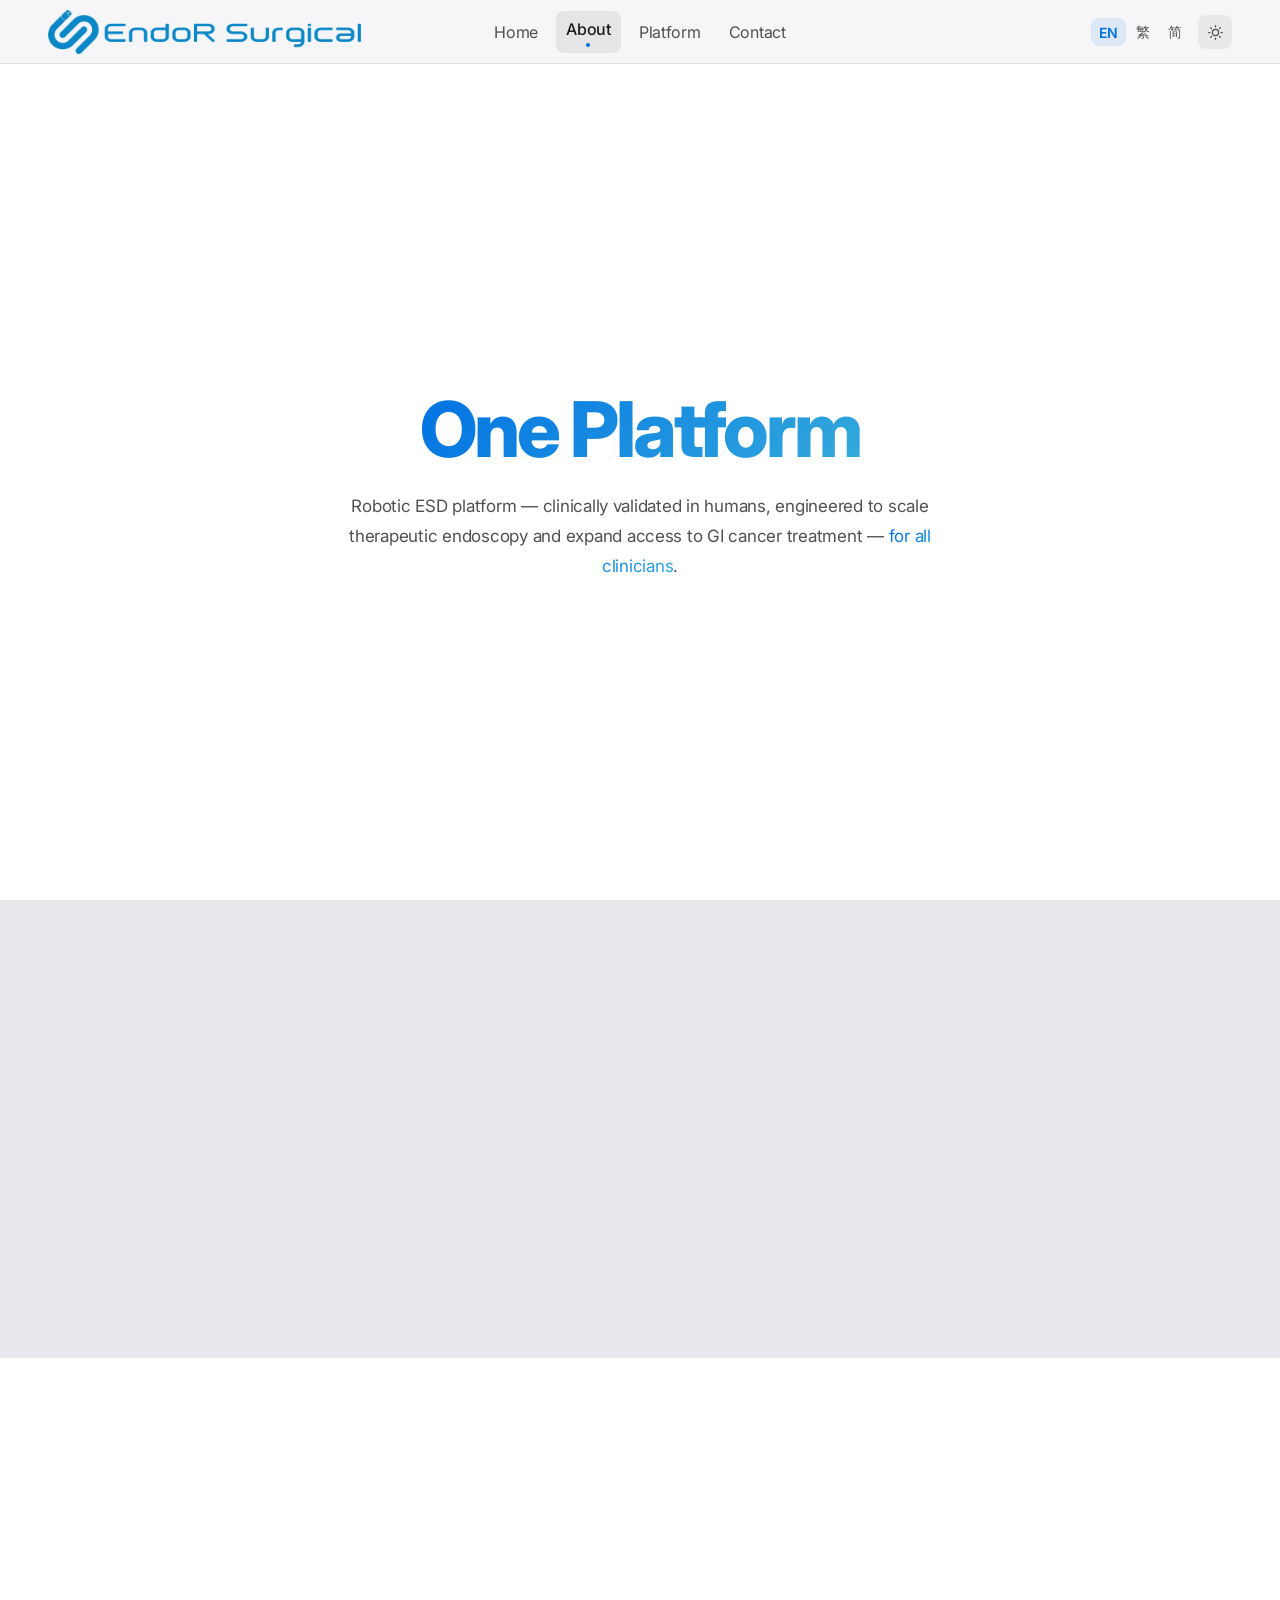
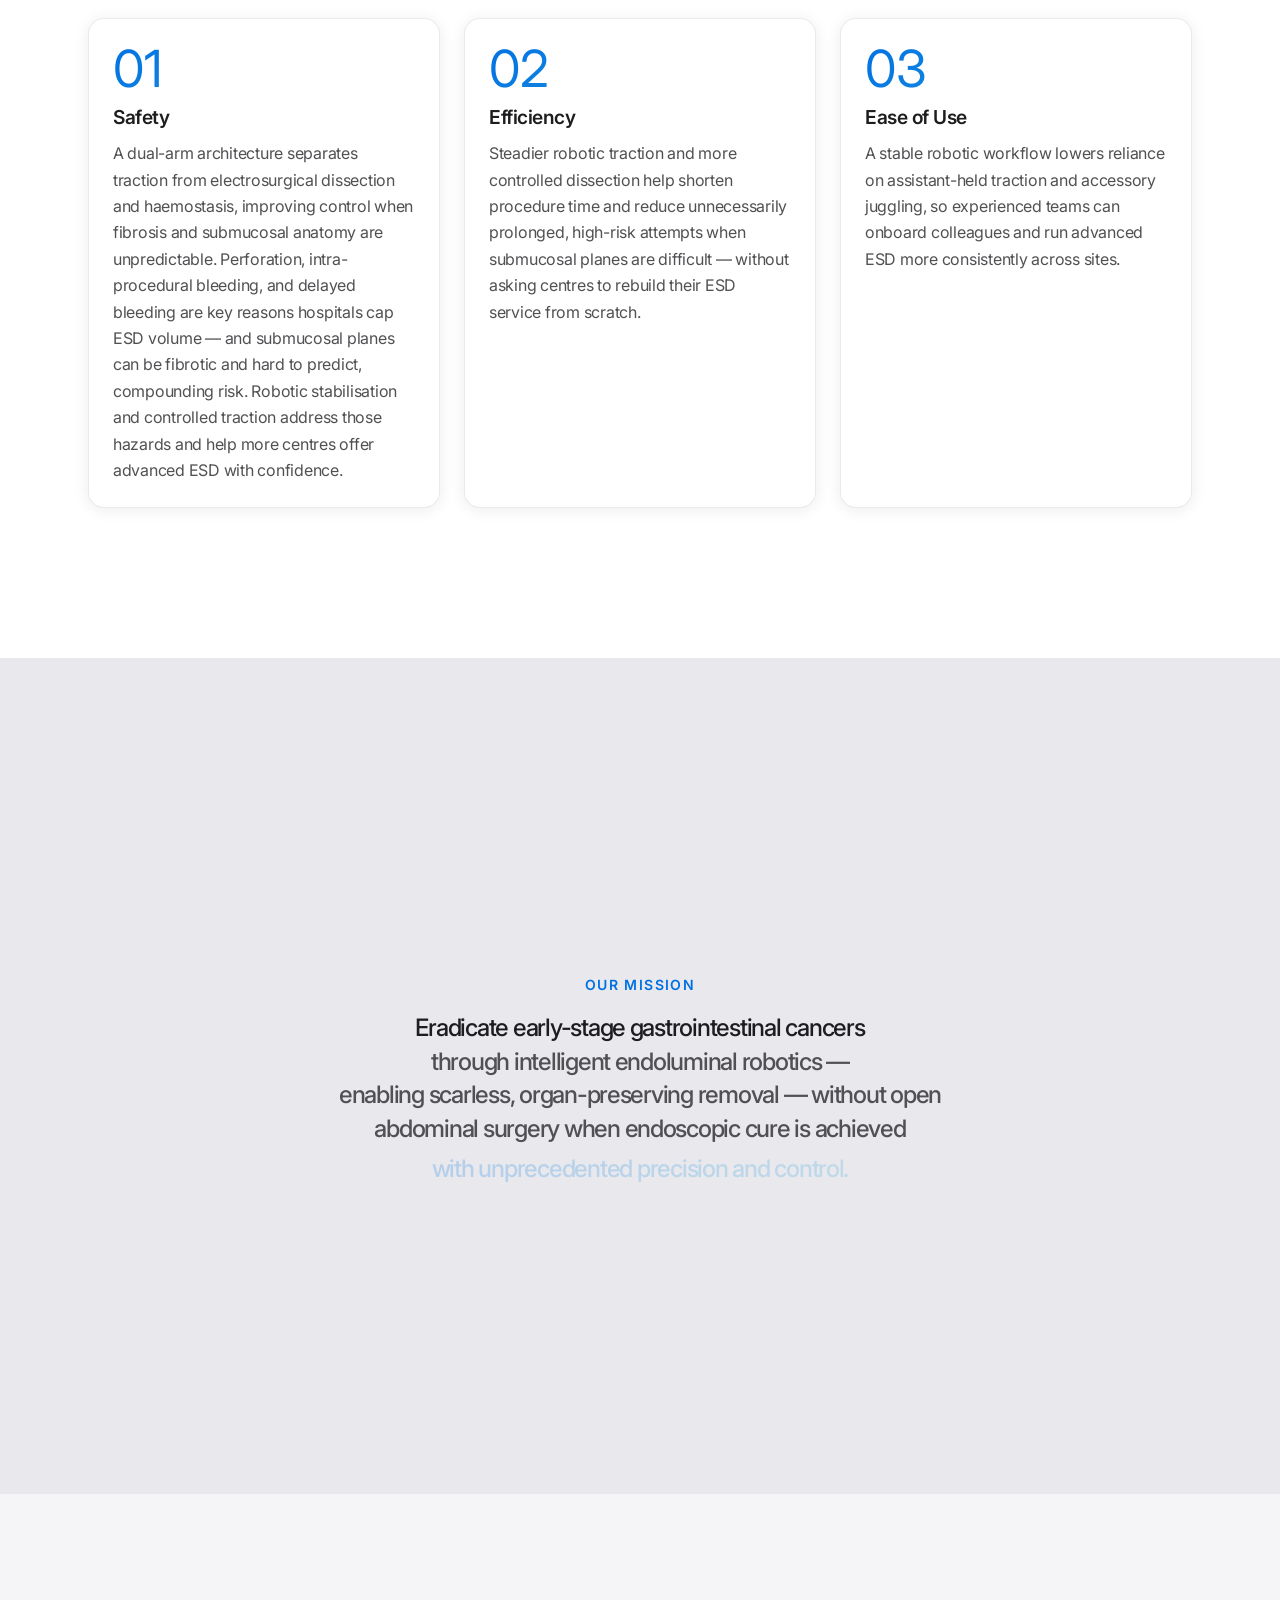
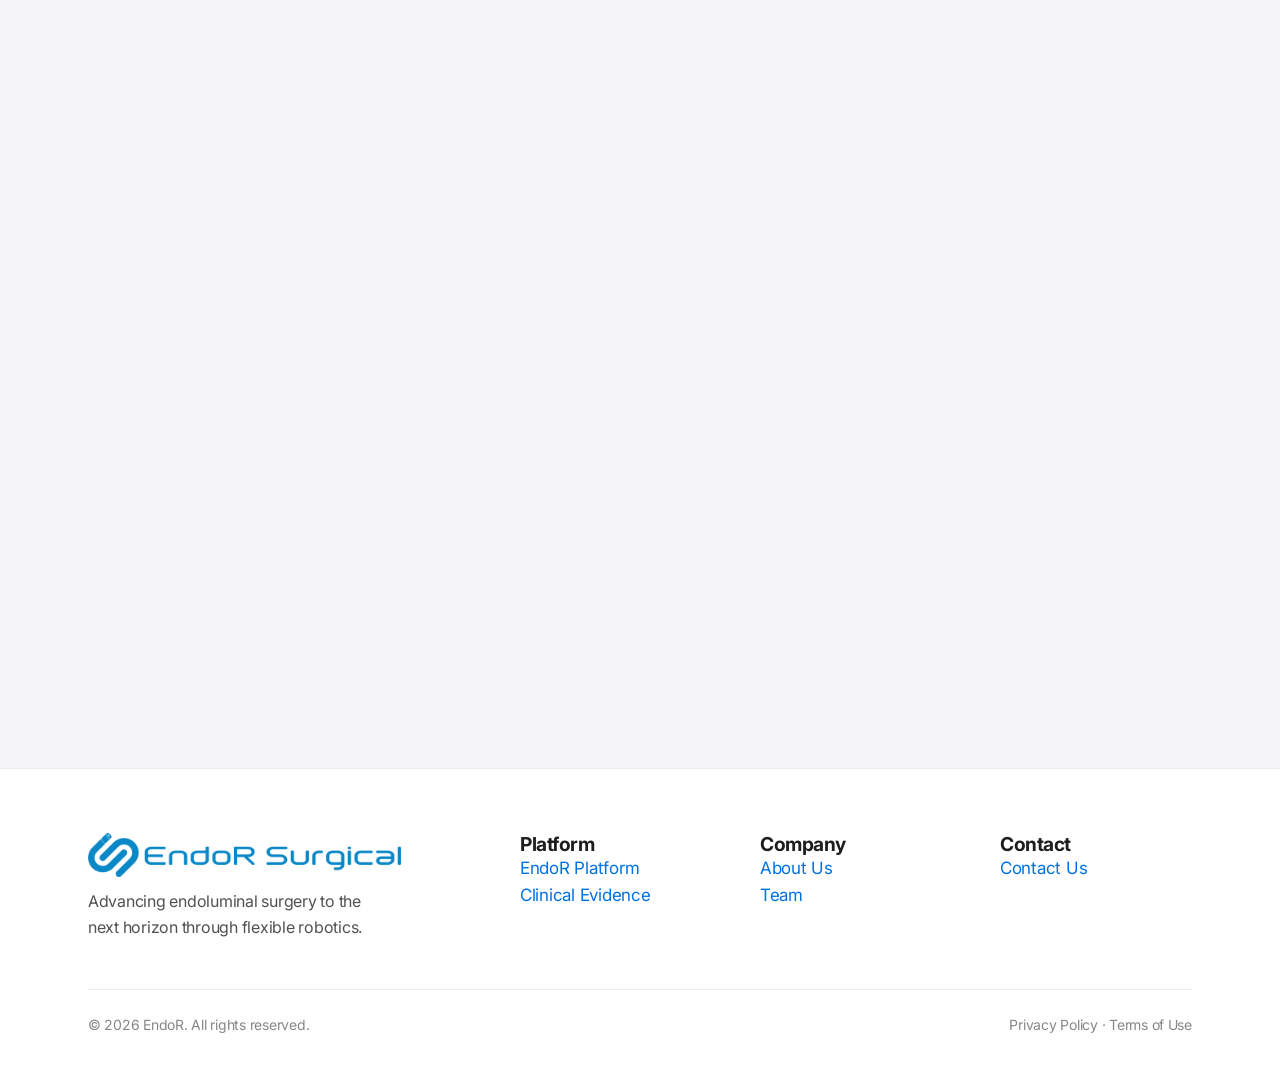
==== commit 6e677db3: "update: increment stylesheet version to v42 in all HTML files and enhance style.css with new logo pr" ====
--- a/about.html
+++ b/about.html
@@ -8,7 +8,7 @@
   <link rel="preconnect" href="https://fonts.googleapis.com">
   <link rel="preconnect" href="https://fonts.gstatic.com" crossorigin>
   <link rel="stylesheet" href="https://fonts.googleapis.com/css2?family=Inter:wght@300;400;500;600;700;800;900&family=Noto+Sans+TC:wght@300;400;500;700&family=Noto+Sans+SC:wght@300;400;500;700&display=swap">
-  <link rel="stylesheet" href="css/style.css?v=26">
+  <link rel="stylesheet" href="css/style.css?v=42">
   <link rel="stylesheet" href="css/animations.css">
 </head>
 <body class="about-page">
@@ -66,7 +66,7 @@
         <p class="eyebrow" data-animate="fade-in" data-i18n="about.gba.eyebrow">Greater Bay Area Company</p>
         <h2 data-animate="slide-up" data-delay="100" data-i18n="about.gba.title">Dual-Hub Strategy — <span class="text-gradient">Hong Kong × Shenzhen</span></h2>
         <p class="about-gba__narrative" data-animate="blur-in" data-delay="125" data-i18n="about.gba.narrative">
-          A Greater Bay Area medtech company — <span class="text-gradient">Hong Kong-led research, clinical translation and global access</span>; Shenzhen-backed manufacturing scale and China market reach.
+          A Greater Bay Area medtech company — <span class="text-gradient">Hong Kong-led research, clinical translation and global access</span>; Shenzhen-backed manufacturing scale, China and global market reach.
         </p>
       </div>
       <p class="text-center text-secondary" style="font-size: var(--fs-body); line-height: var(--lh-relaxed); max-width: 720px; margin: var(--space-2xl) auto 0;" data-animate="blur-in" data-delay="200" data-i18n="about.gba.outro">
--- a/css/style.css
+++ b/css/style.css
@@ -540,7 +540,7 @@
   width: 100%;
   aspect-ratio: 2 / 1;
   overflow: hidden;
-  /* Ensure the vignette / caption can overlay absolutely */
+  /* Ensure caption can overlay absolutely */
   display: block;
 }
 
@@ -552,36 +552,28 @@
   display: block;
 }
 
-/* Vignette: centre readout for awards + darker bottom-right for caption */
-.hero__photo-vignette {
-  position: absolute;
-  inset: 0;
-  background:
-    radial-gradient(ellipse 75% 55% at 50% 48%, rgba(6, 10, 22, 0.62) 0%, transparent 72%),
-    linear-gradient(
-      135deg,
-      transparent 25%,
-      rgba(6, 10, 22, 0.45) 60%,
-      rgba(6, 10, 22, 0.85) 100%
-    );
-  pointer-events: none;
-}
-
-/* Awards — centred on hero image */
+/* Awards — bottom-left corner (secondary social proof) */
 .hero__awards-center {
   position: absolute;
-  left: 50%;
-  top: 50%;
-  transform: translate(-50%, -50%);
+  left: 5%;
+  bottom: 7%;
+  top: auto;
+  transform: none;
   z-index: 2;
-  width: min(98vw, 960px);
-  max-width: 100%;
-  text-align: center;
-  padding: 0 var(--s8);
+  width: auto;
+  max-width: min(48vw, 520px);
+  text-align: left;
+  padding: 0;
   pointer-events: none;
-}
-
-/* Text block — bottom-right corner (slightly scaled to privilege centre awards) */
+  display: flex;
+  flex-direction: column;
+  align-items: stretch;
+  gap: var(--s8);
+  --hero-award-logo-slot: clamp(4.25rem, 10vw, 5.75rem);
+  --hero-award-logo-h: clamp(1.35rem, 2.2vw, 1.75rem);
+}
+
+/* Text block — bottom-right corner */
 .hero__photo-caption {
   position: absolute;
   bottom: 7%;
@@ -596,7 +588,7 @@
 .hero__photo-brand {
   font-size: var(--f-xs);
   font-weight: 600;
-  color: rgba(255,255,255,0.55);
+  color: var(--txt-3);
   letter-spacing: 0.1em;
   text-transform: uppercase;
   margin-bottom: var(--s8);
@@ -605,32 +597,30 @@
 .hero__photo-title {
   font-size: clamp(1.55rem, 3vw, 2.65rem);
   font-weight: 700;
-  color: #fff;
   line-height: 1.15;
   letter-spacing: -0.02em;
-  text-shadow: 0 2px 16px rgba(0,0,0,0.4);
   margin-bottom: var(--s14);
 }
 
 .hero__photo-sub {
   font-size: var(--f-sm);
-  color: rgba(255,255,255,0.78);
+  color: #fff;
   line-height: 1.6;
-  text-shadow: 0 1px 8px rgba(0,0,0,0.35);
+  text-shadow: 0 1px 4px rgba(0, 0, 0, 0.5);
   margin-bottom: var(--s20);
 }
 
 .hero__awards-center .hero__award-headline {
   display: flex;
-  justify-content: center;
+  justify-content: flex-start;
   overflow: visible;
-  font-size: clamp(1.15rem, 3.2vw, 2rem);
-  font-weight: 800;
-  line-height: 1.2;
-  letter-spacing: -0.03em;
-  color: #fff;
-  text-shadow: 0 2px 20px rgba(0, 0, 0, 0.55);
-  margin: 0 0 var(--s14);
+  font-size: clamp(0.95rem, 1.6vw, 1.2rem);
+  font-weight: 700;
+  line-height: 1.25;
+  letter-spacing: -0.02em;
+  color: var(--txt);
+  text-shadow: 0 1px 3px rgba(255, 255, 255, 0.75);
+  margin: 0;
 }
 
 .hero__awards-center .hero__award-headline:last-child {
@@ -639,7 +629,11 @@
 
 .hero__award-link {
   position: relative;
-  display: inline-block;
+  display: grid;
+  grid-template-columns: var(--hero-award-logo-slot) minmax(0, 1fr);
+  align-items: center;
+  column-gap: var(--s10);
+  width: 100%;
   color: inherit;
   text-decoration: none;
   pointer-events: auto;
@@ -647,37 +641,38 @@
   transition: color var(--t-fast) var(--ease), opacity var(--t-fast) var(--ease);
 }
 .hero__award-logo {
-  --hero-award-logo-h: clamp(1.65rem, 4.5vw, 2.15rem);
-  --hero-award-logo-gap: var(--s12);
-  position: absolute;
-  right: calc(100% + var(--hero-award-logo-gap));
-  top: 50%;
-  transform: translateY(-50%);
+  position: static;
   display: block;
+  width: var(--hero-award-logo-slot);
   height: var(--hero-award-logo-h);
-  width: auto;
+  max-width: var(--hero-award-logo-slot);
   max-height: var(--hero-award-logo-h);
+  margin: 0;
+  justify-self: center;
   object-fit: contain;
   object-position: center;
-  filter: drop-shadow(0 2px 14px rgba(0, 0, 0, 0.5));
+  filter: drop-shadow(0 1px 2px rgba(255, 255, 255, 0.55));
 }
 .hero__award-logo--geneva {
-  max-width: clamp(4.25rem, 15vw, 6rem);
-  mix-blend-mode: screen;
+  width: var(--hero-award-logo-slot);
+  max-width: var(--hero-award-logo-slot);
+  filter: drop-shadow(0 1px 2px rgba(255, 255, 255, 0.55));
 }
 .hero__award-logo--reddot {
   width: var(--hero-award-logo-h);
   max-width: var(--hero-award-logo-h);
+  height: var(--hero-award-logo-h);
+  justify-self: center;
 }
 .hero__award-text {
   display: block;
-  text-align: center;
+  text-align: left;
   white-space: nowrap;
   line-height: 1.25;
 }
 .hero__award-link:hover {
-  color: #fff;
-  opacity: 0.92;
+  color: var(--txt);
+  opacity: 0.85;
 }
 .hero__award-link:hover .hero__award-text {
   text-decoration: underline;
@@ -699,6 +694,51 @@
 .hero__photo-cta .btn {
   padding: 9px 18px;
   font-size: 14px;
+}
+
+.hero__photo-cta .btn--ghost-white {
+  background: rgba(255, 255, 255, 0.72);
+  color: var(--txt);
+  border: 1.5px solid rgba(0, 0, 0, 0.22);
+  backdrop-filter: blur(8px);
+}
+
+.hero__photo-cta .btn--ghost-white:hover {
+  background: rgba(255, 255, 255, 0.92);
+  color: var(--txt);
+  border-color: rgba(0, 0, 0, 0.35);
+}
+
+/* Photo hero — overlay colours fixed (image bg doesn't follow theme) */
+.hero--photo .text-gradient {
+  background: linear-gradient(135deg, #0071e3, #34aadc);
+  -webkit-background-clip: text;
+  -webkit-text-fill-color: transparent;
+  background-clip: text;
+}
+
+.hero--photo .hero__photo-brand {
+  color: #86868b;
+}
+
+.hero--photo .hero__photo-sub {
+  color: #fff;
+}
+
+.hero--photo .hero__awards-center .hero__award-headline,
+.hero--photo .hero__award-link:hover {
+  color: #1d1d1f;
+}
+
+.hero--photo .hero__photo-cta .btn--ghost-white,
+.hero--photo .hero__photo-cta .btn--ghost-white:hover {
+  color: #1d1d1f;
+}
+
+.hero--photo .hero__photo-cta .btn--primary,
+.hero--photo .hero__photo-cta .btn--primary:hover {
+  background: linear-gradient(135deg, #0071e3, #34aadc);
+  color: #fff;
 }
 
 /* Page hero (inner pages) */
@@ -838,6 +878,20 @@
   background: var(--color-bg-secondary);
 }
 
+/* Home page — same odd/even bands (hero photo excluded) */
+.home-page main > section:nth-of-type(odd):not(.hero--photo) {
+  background: var(--color-bg-primary);
+}
+.home-page main > section:nth-of-type(even) {
+  background: var(--color-bg-secondary);
+}
+.home-page #team > section:nth-of-type(odd) {
+  background: var(--color-bg-primary);
+}
+.home-page #team > section:nth-of-type(even) {
+  background: var(--color-bg-secondary);
+}
+
 .about-gba {
   padding: var(--section-py) 0;
 }
@@ -893,11 +947,6 @@
 }
 
 /* ── 11. Timeline — vertical centre-line style ────────── */
-.timeline-section {
-  /* Band alternation: set per page (e.g. index) via inline --color-bg-secondary, or inherits */
-  background: var(--color-bg-secondary);
-}
-
 .timeline {
   position: relative;
   max-width: 800px;
@@ -1557,6 +1606,12 @@
   .nav__links { display: none; }
   .nav__hamburger { display: flex; }
 
+  /* Logo is a wide 7:1 wordmark — must be able to shrink, or it pushes the
+     hamburger and language buttons outside a fixed-position nav (unreachable). */
+  .nav__logo { min-width: 0; flex-shrink: 1; }
+  .nav__logo-img { width: 210px; height: auto; max-width: 100%; }
+  .nav__controls { flex-shrink: 0; }
+
   /* Hamburger back in flow, snug to the right of controls */
   .nav__controls {
     margin-right: 0;
@@ -1632,85 +1687,93 @@
   /* Contact single column */
   #contact-main .grid--2 { grid-template-columns: 1fr !important; gap: var(--s40); }
 
-  /* Hero — awards vertically centred in space above caption */
+  /* Hero — awards above caption, left-aligned (no mid-image collision) */
   .hero__photo-wrap {
     aspect-ratio: auto;
     min-height: clamp(520px, 100svh, 760px);
     display: grid;
-    grid-template-rows: 1fr auto;
-  }
-  .hero__photo-img,
-  .hero__photo-vignette {
+    grid-template-rows: 1fr auto auto;
+  }
+  .hero__photo-img {
     position: absolute;
     inset: 0;
     width: 100%;
     height: 100%;
-  }
-  .hero__photo-img { z-index: 0; }
-  .hero__photo-vignette {
-    z-index: 1;
-    background:
-      linear-gradient(180deg, rgba(6, 10, 22, 0.72) 0%, rgba(6, 10, 22, 0.35) 42%, rgba(6, 10, 22, 0.82) 100%);
+    z-index: 0;
   }
   .hero__awards-center {
     position: relative;
     left: auto;
+    bottom: auto;
     top: auto;
     transform: none;
-    grid-row: 1;
-    align-self: center;
-    justify-self: center;
+    grid-row: 2;
+    align-self: end;
+    justify-self: start;
     width: 100%;
+    max-width: none;
     margin: 0;
-    padding: var(--nav-safe) var(--px) var(--s12);
+    padding: var(--s12) var(--px) 0;
     z-index: 2;
-    text-align: center;
+    text-align: left;
     display: flex;
     flex-direction: column;
-    align-items: center;
-    justify-content: center;
+    align-items: flex-start;
+    justify-content: flex-end;
   }
   .hero__awards-center .hero__award-headline {
     width: auto;
     max-width: none;
-    font-size: clamp(0.72rem, 2.6vw, 0.9rem);
+    font-size: clamp(0.85rem, 2.8vw, 1rem);
     line-height: 1.3;
-    margin: 0 0 var(--s12);
+    margin: 0;
   }
   .hero__award-link {
-    display: inline-flex;
+    display: grid;
+    grid-template-columns: var(--hero-award-logo-slot) minmax(0, 1fr);
     align-items: center;
-    justify-content: center;
-    gap: var(--s8);
+    justify-content: stretch;
+    column-gap: var(--s8);
+    width: 100%;
     max-width: min(100%, 22rem);
   }
+  .hero__awards-center {
+    --hero-award-logo-slot: clamp(4rem, 22vw, 5.25rem);
+    --hero-award-logo-h: clamp(1.25rem, 4.5vw, 1.55rem);
+  }
   .hero__award-logo {
-    --hero-award-logo-h: clamp(1.5rem, 5.5vw, 2rem);
+    width: var(--hero-award-logo-slot);
+    height: var(--hero-award-logo-h);
+    max-width: var(--hero-award-logo-slot);
+    max-height: var(--hero-award-logo-h);
     position: static;
     right: auto;
     top: auto;
     transform: none;
-    flex: 0 0 auto;
+    justify-self: center;
+    object-fit: contain;
+    object-position: center;
   }
   .hero__award-logo--geneva {
-    max-width: min(5.75rem, 28vw);
+    max-width: var(--hero-award-logo-slot);
+  }
+  .hero__award-logo--reddot {
+    width: var(--hero-award-logo-h);
+    max-width: var(--hero-award-logo-h);
+    justify-self: center;
   }
   .hero__award-text {
     white-space: normal;
     text-align: left;
-  }
-  .hero__awards-center .hero__award-headline:first-child .hero__award-text {
-    white-space: nowrap;
-  }
-  .hero__awards-center .hero__award-headline:first-child .hero__award-logo--geneva {
-    max-width: min(4.4rem, 18vw);
+    min-width: 0;
+    overflow-wrap: break-word;
   }
   .hero__photo-caption {
     position: relative;
     bottom: auto;
     right: auto;
     transform: none;
-    grid-row: 2;
+    grid-row: 3;
     max-width: 100%;
     width: 100%;
     text-align: center;
@@ -1740,7 +1803,8 @@
   h3 { font-size: clamp(1.1rem, 5vw, 1.4rem); }
 
   /* Nav: even on very small screens keep 44px touch targets */
-  .nav__controls  { gap: var(--s2); padding-left: var(--s12); }
+  .nav__logo-img  { width: 190px; }
+  .nav__controls  { gap: var(--s2); padding-left: var(--s8); }
   .nav__hamburger { margin-left: var(--s2); }
   .lang-btn       { padding: 4px 6px; font-size: 11px; }
   .theme-toggle   { width: 32px; height: 32px; }
@@ -1784,21 +1848,15 @@
   .hero__photo-title { font-size: clamp(1rem, 4.2vw, 1.25rem); }
   .hero__photo-sub { font-size: 10px; line-height: 1.45; margin-bottom: var(--s10); }
   .hero__awards-center .hero__award-headline {
-    font-size: clamp(0.62rem, 2.4vw, 0.78rem);
-    margin-bottom: var(--s8);
+    font-size: clamp(0.8rem, 2.8vw, 0.95rem);
   }
   .hero__award-link {
     gap: var(--s6);
     max-width: 18rem;
   }
-  .hero__awards-center .hero__award-headline:first-child .hero__award-logo--geneva {
-    max-width: min(3.75rem, 16vw);
-  }
-  .hero__award-logo {
-    --hero-award-logo-h: clamp(1.4rem, 5vw, 1.8rem);
-  }
-  .hero__award-logo--geneva {
-    max-width: min(5rem, 26vw);
+  .hero__awards-center {
+    --hero-award-logo-slot: clamp(3.75rem, 28vw, 4.75rem);
+    --hero-award-logo-h: clamp(1.2rem, 4.5vw, 1.45rem);
   }
   .hero__photo-cta .btn { font-size: 10px; padding: 5px 12px; }
   
